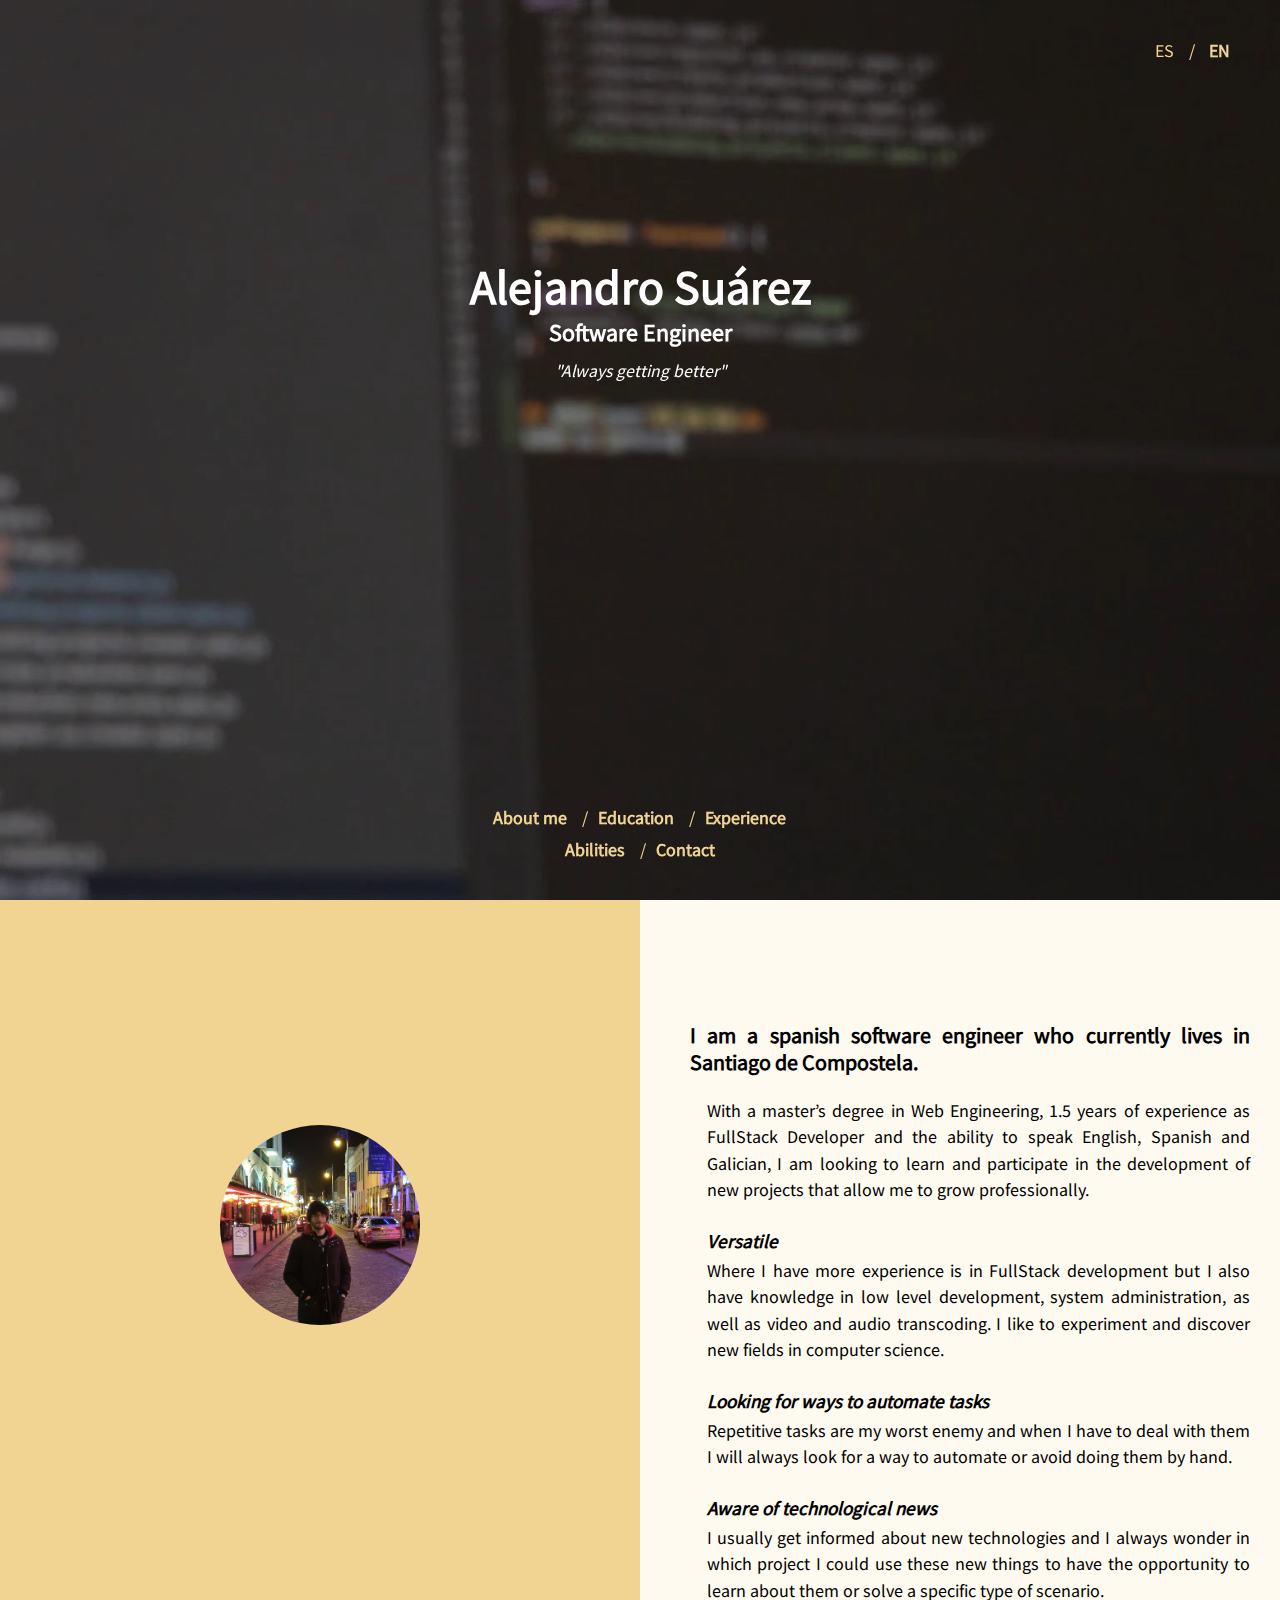
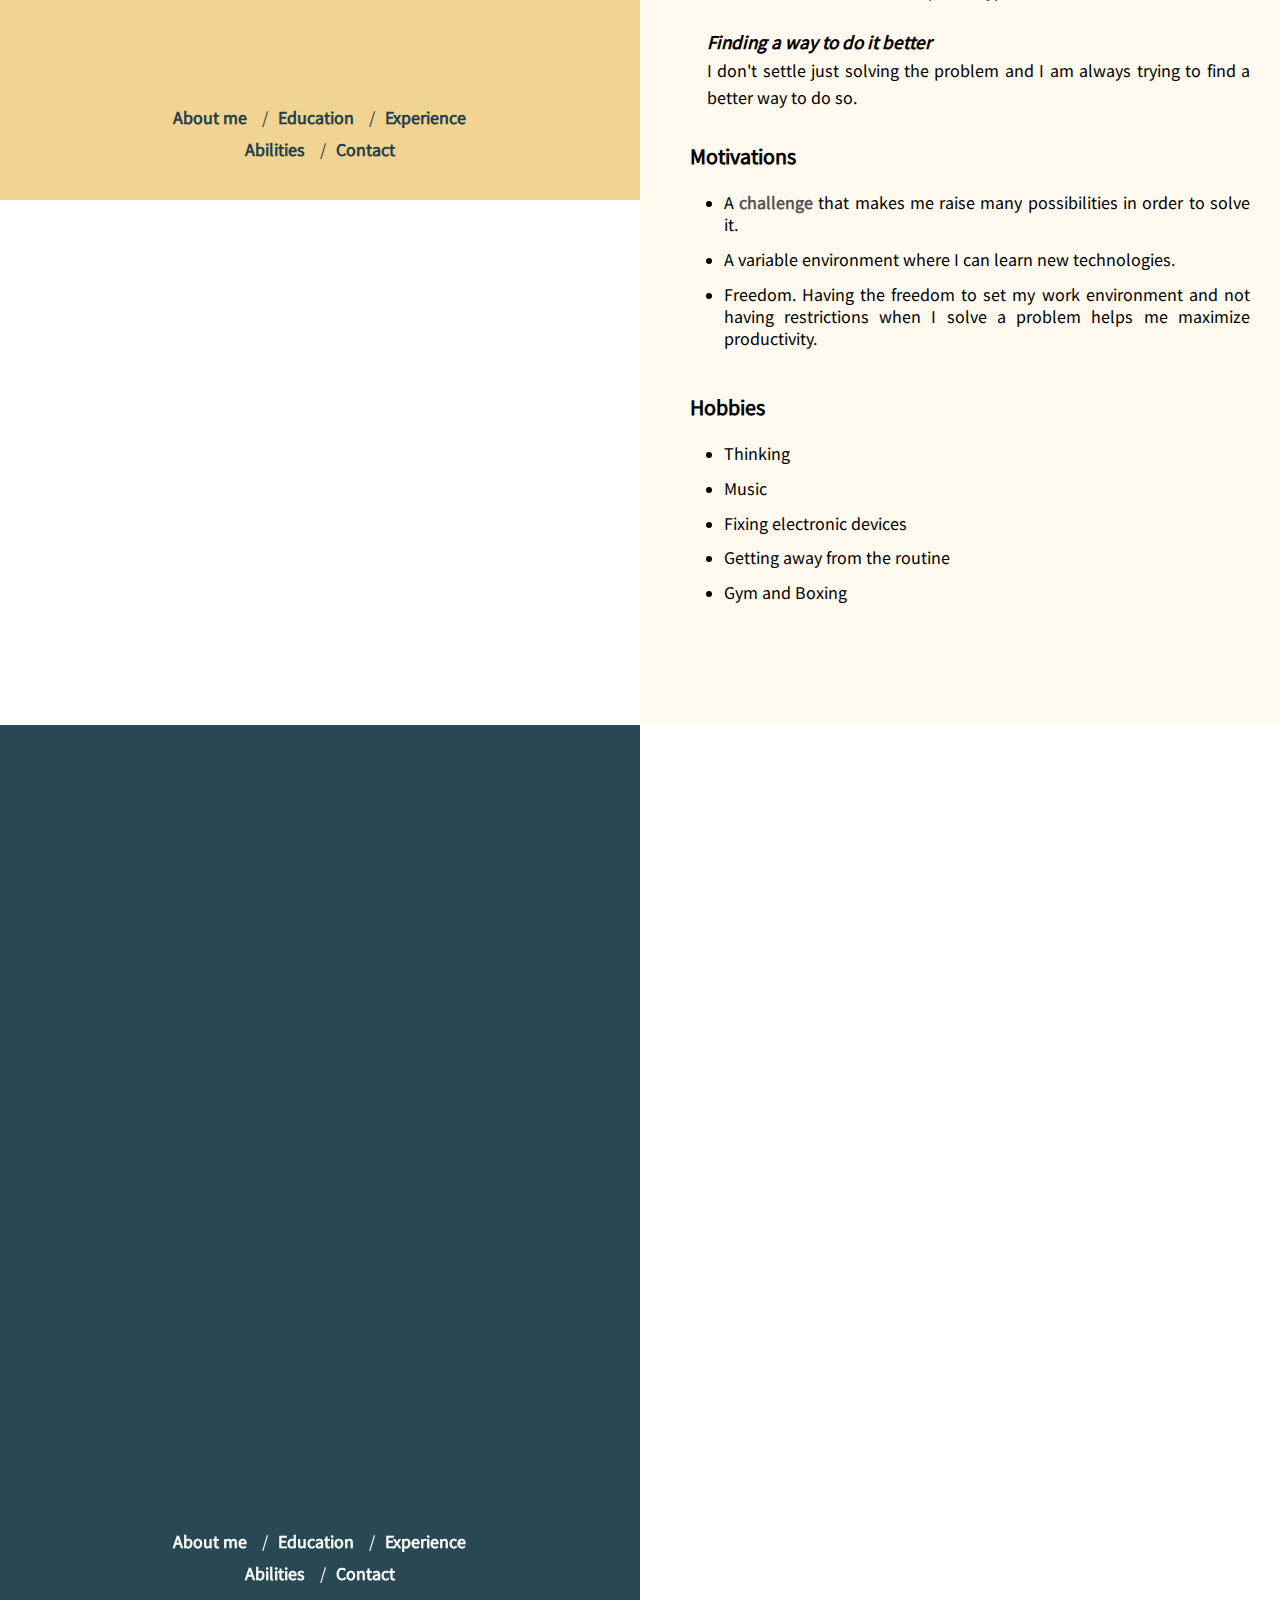
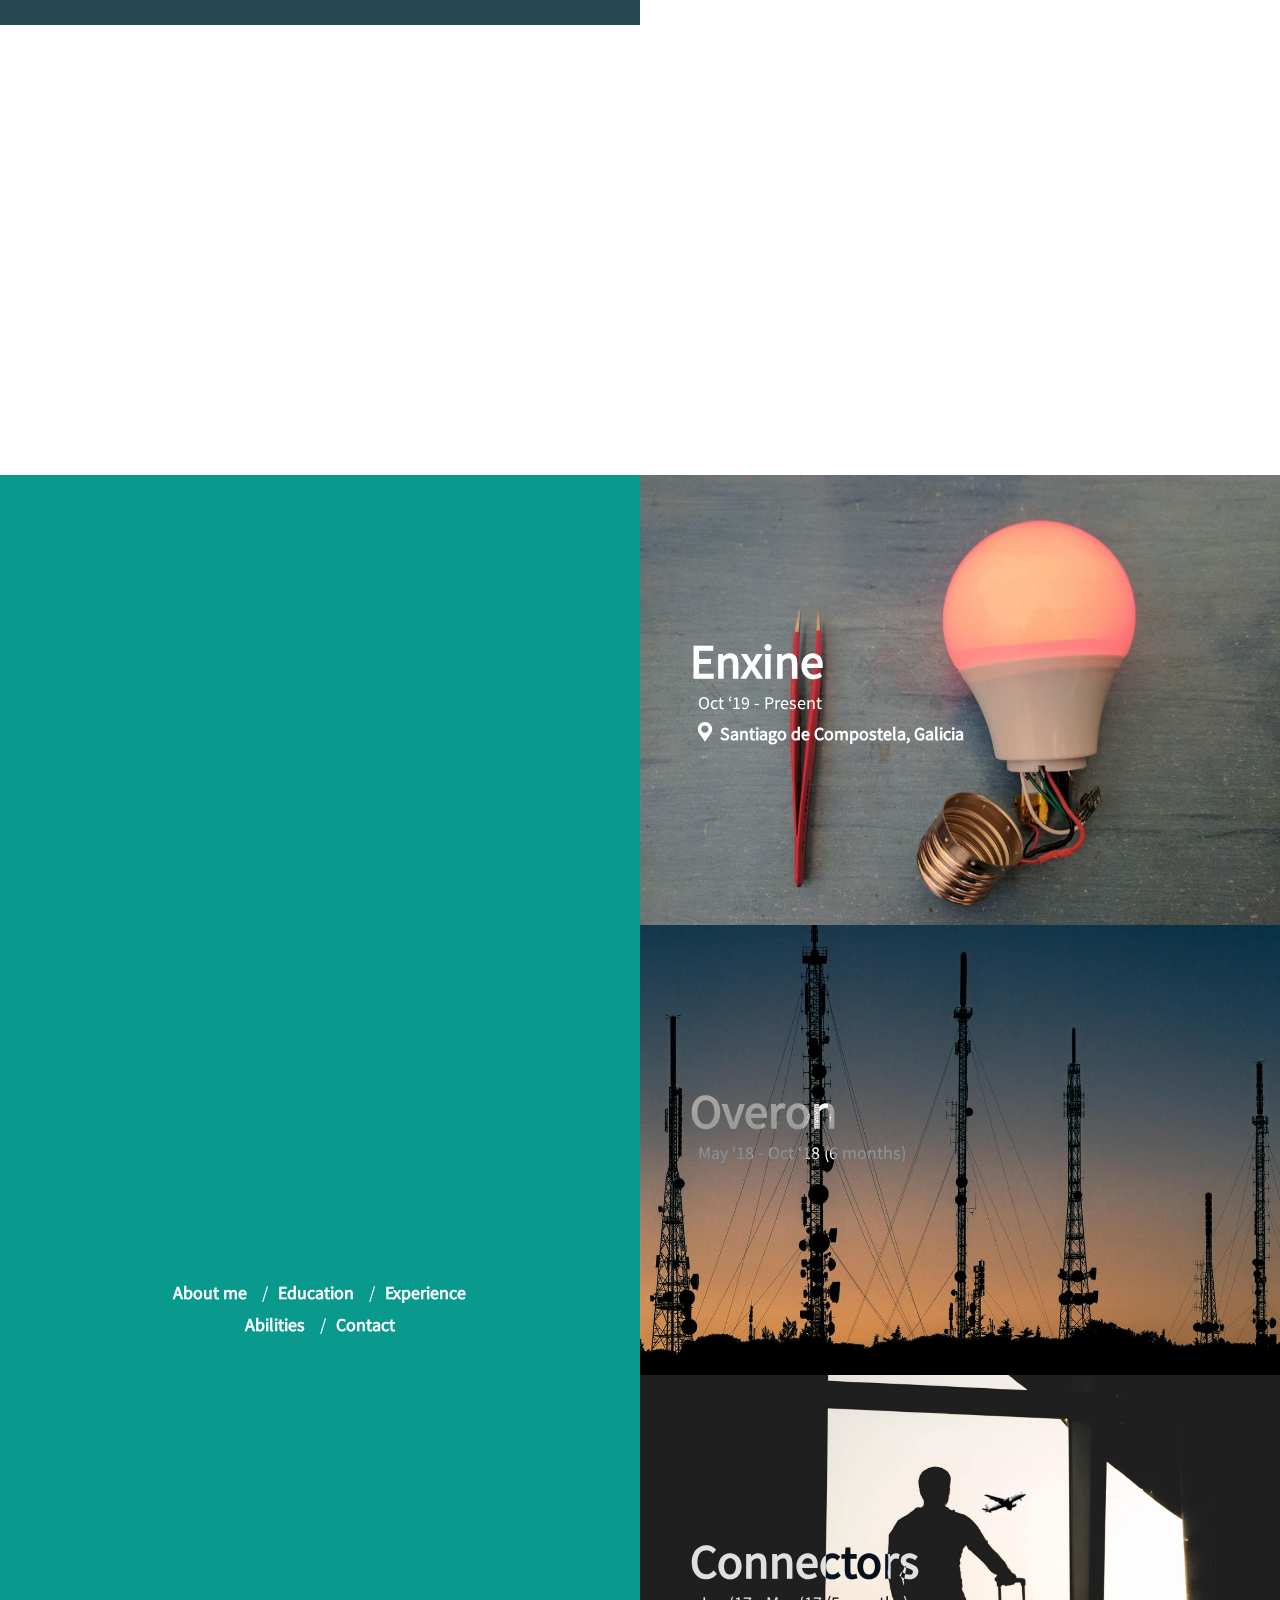
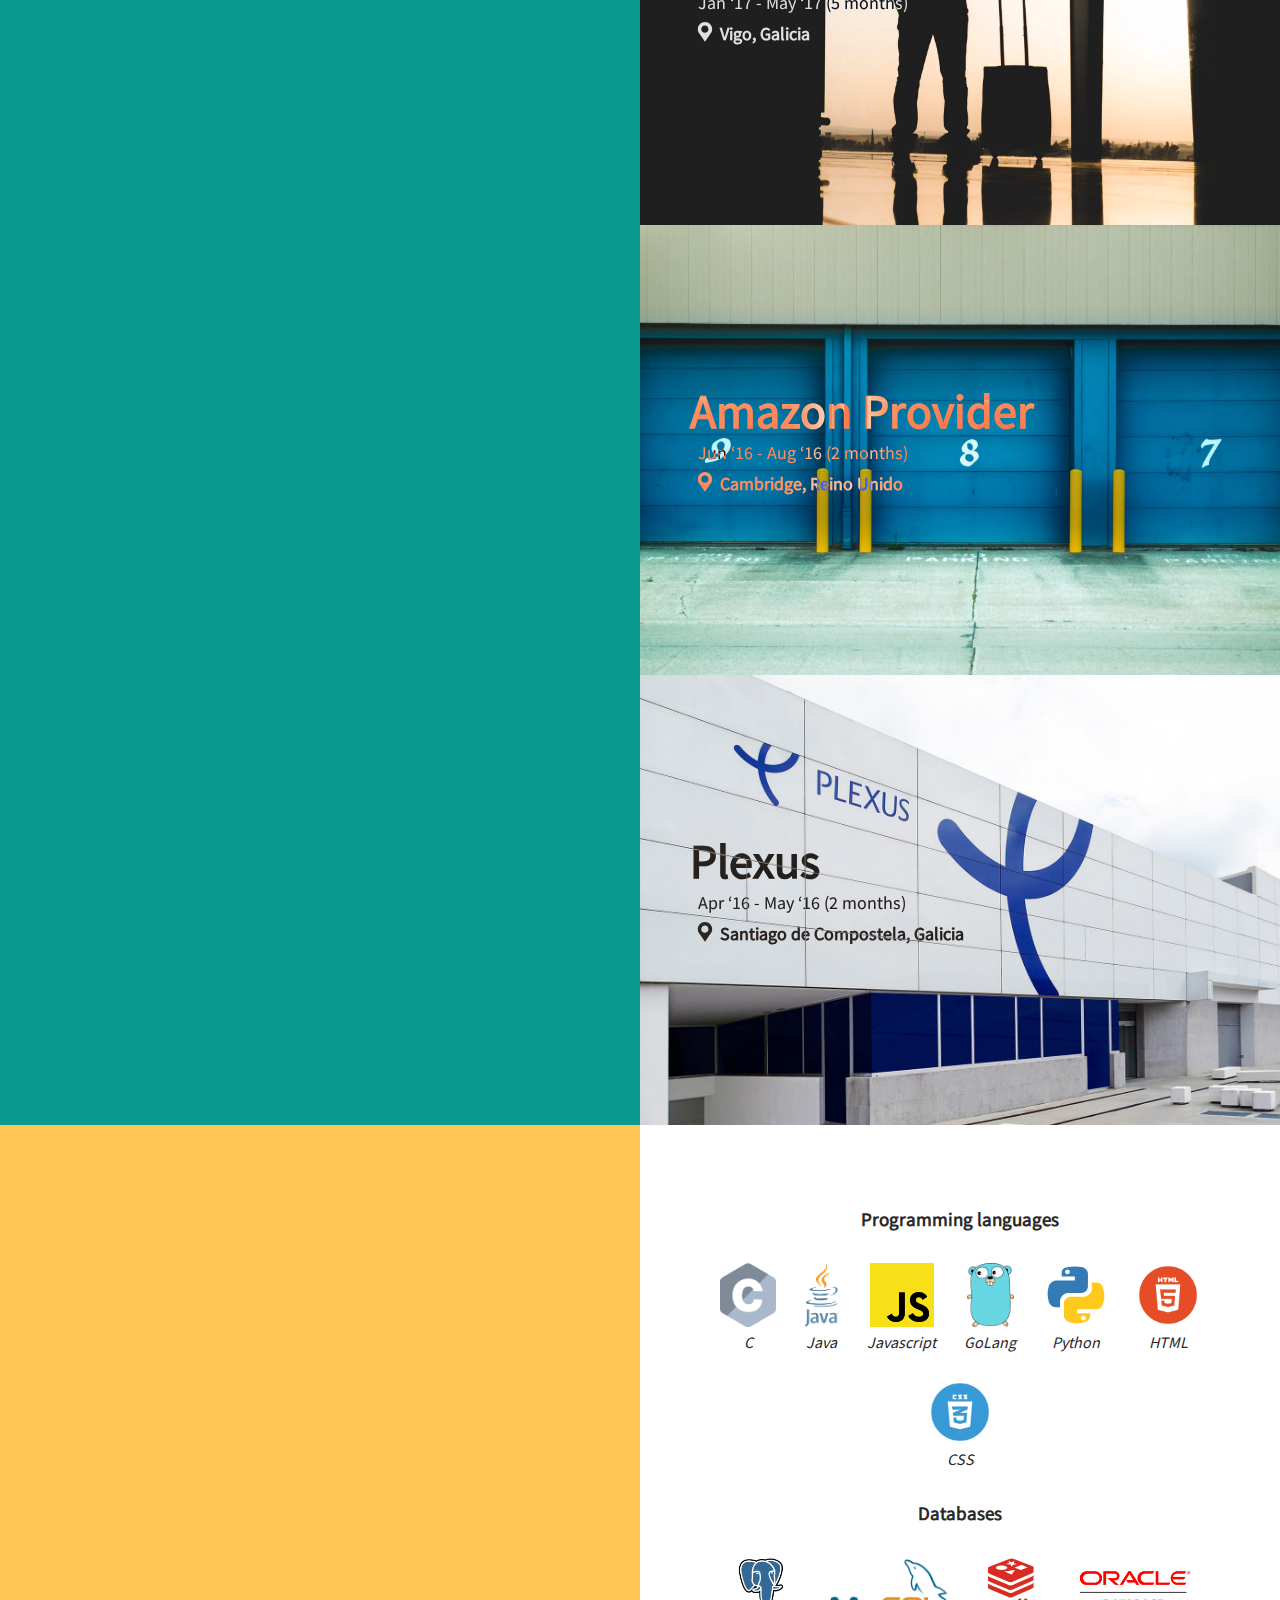
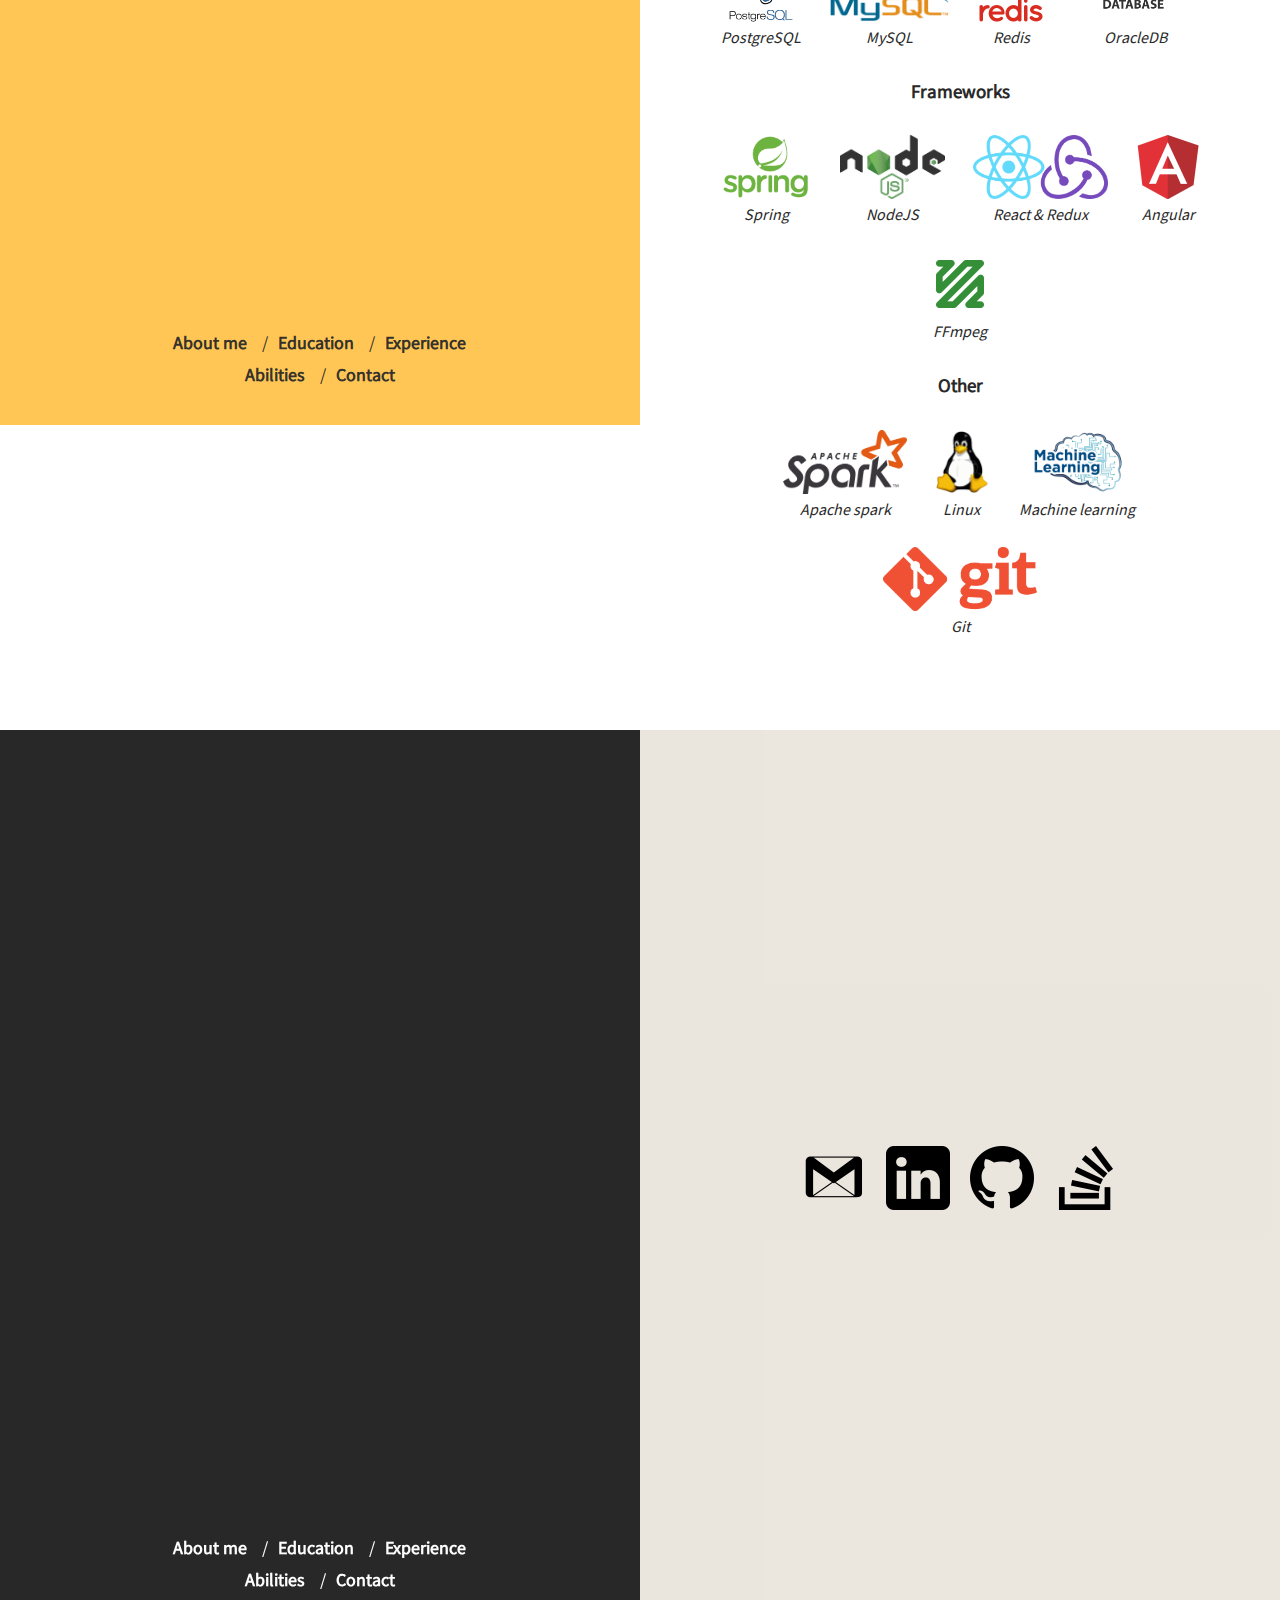
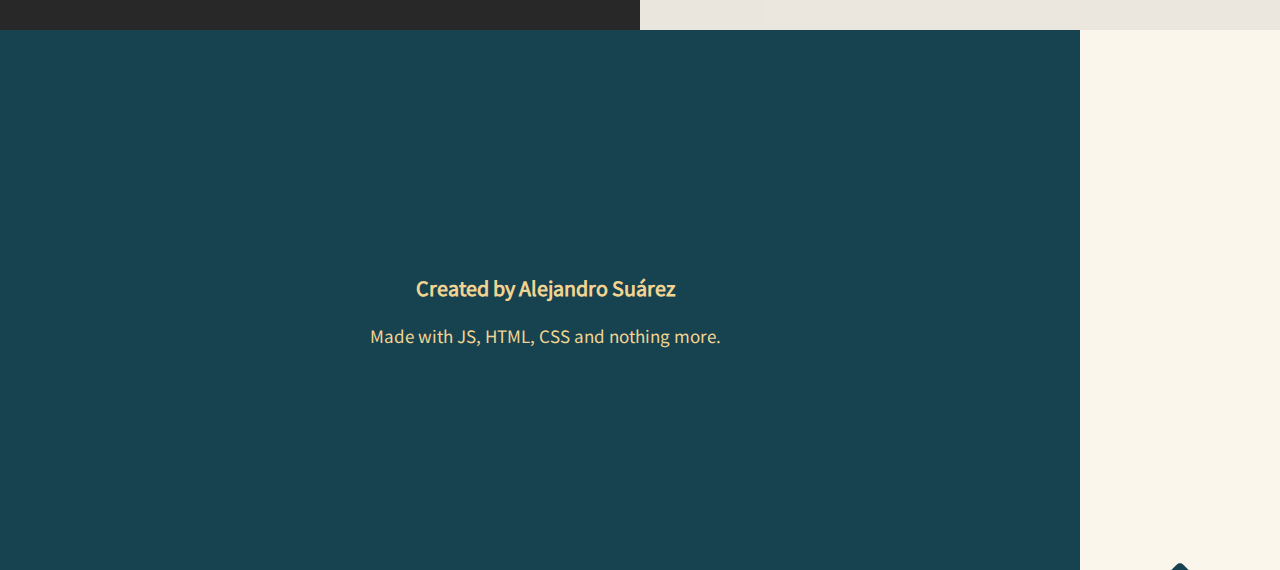
==== index.html @ 2c9b08d6 "Script de cambio de idioma" ====
<!DOCTYPE html>
<html lang="es">
  <head>
    <meta charset="utf-8" />
    <meta http-equiv="X-UA-Compatible" content="IE=edge" />
    <title>Alejandro Suárez</title>
    <meta
      name="viewport"
      content="width=device-width, initial-scale=1, maximum-scale=1.0, user-scalable=no"
    />
    <link
      rel="preload"
      href="./webfonts/SourceSans.woff2"
      as="font"
      type="font/woff"
      crossorigin
    />
    <link rel="stylesheet" type="text/css" href="css/style.css" />
    <script src="js/main.js"></script>
  </head>

  <body>
    <script>
      if(!navigator.language.toLocaleLowerCase().startsWith("es")){
        window.location.replace("./en/index.html");
      }
    </script>
    <section class="wrapper">
      <header>
        <img src="./img/loading.jpg" />
        <video autoplay muted loop id="videoIntro">
          <source src="./img/intro.webm" type="video/webm" />
        </video>

        <div class="titulo">
          <h1>Alejandro Suárez</h1>
          <h2>Ingeniero Informático.</h2>
          <h3>
            "Siempre a mejor"
          </h3>
        </div>
        <nav class="idioma">
          <ul>
            <li class="selected">
              <span>
                ES
              </span>
            </li>
            <li>
              <span onclick='window.location.replace("./en/index.html");'>
                EN
              </span>
            </li>
          </ul>
        </nav>
        <nav class="secciones-navegacion">
          <ul>
            <li><span>Sobre mi</span></li>
            <li><span>Estudios</span></li>
            <li><span>Trabajo</span></li>
            <li><span>Habilidades</span></li>
            <li><span>Contacto</span></li>
          </ul>
          <div class="load-animation">
            <div></div>
            <div></div>
          </div>
        </nav>
      </header>

      <main>
        <section class="seccion info">
          <div class="seccion-izquierda">
            <img src="img/profile.jpg" />
            <h3 text="Sobre mi">Sobre mi</h3>
            <nav class="secciones-navegacion"></nav>
          </div>
          <div class="seccion-derecha">
            <div class="seccion-contenido">
              <h3>
                Soy un ingeniero informático gallego que se encuentra ahora
                mismo viviendo en Santiago de Compostela.
              </h3>
              <p>
                Con un máster en Ingeniería Web, 1’5 años de experiencia como
                desarrollador FullStack y con capacidad para hablar de forma
                fluida en idiomas español, inglés y gallego, busco aprender y
                participar en el desarrollo de proyectos con los que encontrar
                mis límites y crecer profesionalmente.
              </p>
              <h4>
                Versátil
              </h4>
              <p>
                Tengo más experiencia es en el desarrollo FullStack pero también
                tengo conocimientos en desarrollo a bajo nivel, administración
                de servidores así como codificación de audio y video. Me gusta
                experimentar y probar nuevos campos dentro de la informática.
              </p>
              <h4>
                Busco la manera de automatizar las tareas
              </h4>
              <p>
                Las tareas repetitivas son mi peor enemigo y cuando tengo que
                enfrentarme a ellas siempre buscaré una manera de automatizarlas
                y evitar a toda costa hacerlas a mano.
              </p>
              <h4>
                Al tanto de las novedades tecnológicas
              </h4>
              <p>
                Me informo habitualmente de las nuevas tecnologías y siempre me
                pregunto en que proyecto podría emplearlas para tener la
                oportunidad de aprenderlas, o para solucionar un determinado
                tipo de escenario.
              </p>
              <h4>
                Trato de encontrar una manera de hacerlo mejor
              </h4>
              <p>
                No me conformo con solucionar el problema y siempre intento
                buscar la mejor manera de resolverlo.
              </p>
              <h3>
                Motivaciones
              </h3>
              <ul>
                <li>
                  Un <strong>reto</strong> que me haga plantear muchas
                  posibilidades para poder resolverlo.
                </li>
                <li>
                  <strong>Entorno cambiante</strong> donde pueda aprender nuevas
                  tecnologías.
                </li>
                <li>
                  Libertad. <strong>Tener la libertad</strong> para configurar
                  mi entorno de trabajo y no tener restricciones cuando voy a
                  resolver un problema me ayuda a
                  <strong>maximizar la productividad.</strong>
                </li>
              </ul>

              <h3>
                Aficiones
              </h3>

              <ul>
                <li>
                  Pensar
                </li>
                <li>
                  La música
                </li>
                <li>
                  Reparar aparatos electrónicos
                </li>
                <li>
                  Escapar de la rutina
                </li>
                <li>
                  Gimnasio y boxeo
                </li>
              </ul>
            </div>
          </div>
        </section>
        <section class="seccion cronograma">
          <div class="seccion-izquierda seccion-estudios" style="top: 0px;">
            <div class="titulo-seccion">
              <h3 text="Estudios">Estudios</h3>
              <nav class="secciones-navegacion"></nav>
            </div>
          </div>

          <div class="seccion-derecha estudios">
            <div>
              <div class="cronograma-elemento">
                <div class="cronograma-seccion">
                  <div class="cronograma-contenido">
                    <div class="texto">
                      <img
                        class="cronograma-logo"
                        src="./img/estudios/logo_cit.png"
                      />
                      <h3>
                        Software Development
                      </h3>
                      <div class="cronograma-ubicacion">
                        Cork Institute of Technology, Irlanda
                      </div>
                      <div class="cronograma-fecha">
                        <div>
                          2019
                        </div>
                      </div>
                      <p>
                        Durante mi estancia en el CIT he estudiado en la rama de
                        desarrollo del software, donde he aprendido a
                        desarrollar
                        <strong>aplicaciones web progresivas</strong>, a
                        analizar datos usando
                        <strong>Hadoop y Spark</strong> así como a desarrollar
                        plugins y herramientas para el gestor de contenidos
                        <strong>Drupal</strong>. En esta etapa también participé
                        en un <strong>curso de diseño</strong> lo que me
                        proporcionó unas nociones para mejorar el aspecto visual
                        de nuevas interfaces de usuario que pudiese desarrollar.
                        <br /><br />
                        Gracias a esta oportunidad pude mejorar mi nivel de
                        <strong>inglés</strong> hasta el nivel de poder
                        <strong>mantener una conversación</strong> en este
                        idioma <strong>sin dificultad.</strong>
                      </p>
                    </div>
                  </div>
                </div>
              </div>
              <div class="cronograma-elemento">
                <div class="cronograma-seccion">
                  <div class="cronograma-contenido">
                    <img
                      class="cronograma-logo"
                      src="./img/estudios/logo_uniovi.png"
                    />
                    <div class="texto">
                      <h3>Master en Ingeniería Web</h3>
                      <div class="cronograma-ubicacion">
                        Universidad de Oviedo
                      </div>
                      <div class="cronograma-fecha">
                        <div class="linea">2017 - 2019</div>
                      </div>
                      <p>
                        El máster en Ingeniería Web me ofreció una formación
                        transversal dentro de la Ingeniería Informática. Desde
                        <strong>administración de sistemas</strong> como
                        administración de servidores web
                        <strong>Apache y Nginx</strong>,
                        <strong>recuperación de datos</strong> y
                        <strong>machine learning</strong> hasta
                        <strong>frameworks web y patrones de diseño</strong>.
                        Con esto el máster me proporcionó un amplio abanico de
                        conocimientos haciéndome una persona
                        <strong>versátil</strong>
                        en el ámbito de la informática.
                      </p>
                    </div>
                  </div>
                </div>
              </div>
              <div class="cronograma-elemento">
                <div class="cronograma-seccion">
                  <div class="cronograma-contenido">
                    <img
                      class="cronograma-logo"
                      src="./img/estudios/logo_usc.png"
                    />

                    <div class="texto">
                      <h3>Grado en ingeniería informática</h3>
                      <div class="cronograma-ubicacion">
                        Universidad de Santiago de Compostela
                      </div>
                      <div class="cronograma-fecha">
                        <div class="linea">2012 - 2016</div>
                      </div>
                      <p>
                        Una carrera con una formación mayormente práctica que me
                        sirvió para establecer las bases de la Ingeniería
                        Informática. Dentro de las habilidades adquiridas
                        durante esta etapa he de destacar:
                        <strong
                          >resolución de problemas, trabajo en equipo y
                          organización</strong
                        >
                        para afrontar las prácticas que nos proponían.
                        <br /><br />
                        Durante la carrera aprendí a programar usando
                        <strong>C y Java</strong>
                        como principales lenguajes de programación sobre los
                        cuáles se han sustentado mis conocimientos.
                      </p>
                    </div>
                  </div>
                </div>
              </div>
            </div>
          </div>
        </section>

        <section class="seccion cronograma cronograma-trabajo">
          <div class="seccion-izquierda seccion-trabajo">
            <div class="titulo-seccion">
              <h3 text="Trabajo">Trabajo</h3>
              <nav class="secciones-navegacion"></nav>
            </div>
          </div>

          <div class="seccion-derecha trabajo">
            <div>
              <div class="cronograma-elemento">
                <div class="cronograma-fecha enxine">
                  <div>Enero de 2019 <span> hasta</span> Julio de 2019</div>
                </div>
                <div class="cronograma-seccion">
                  <div
                    class="cronograma-contenido-background"
                    style='background:url("./img/trabajo/enxine.jpg");'
                  ></div>
                  <div class="title" style="mix-blend-mode:hard-light;">
                    <h3>Enxine</h3>
                    <div class="cronograma-descripcion">
                      Empresa especializada en IOT
                    </div>
                    <div class="cronograma-ubicacion">
                      Santiago de Compostela, Galicia
                    </div>
                    <div class="vermas">Ver mas</div>
                  </div>
                </div>
                <div class="cronograma-contenido">
                  <div class="texto">
                    <h3>Sobre la empresa</h3>
                    <p>
                      <a href="https://www.enxine.com" target="_blank">
                        <img src="img/trabajo/logo/enxine.png"
                      /></a>

                      Enxine es una empresa especializada en
                      <strong>Internet de las Cosas</strong>. Ofrecen todo tipo
                      de soluciones hardware o software para controlar y
                      monitorizar componentes electrónicos a través de internet.
                    </p>
                  </div>
                  <div class="texto">
                    <h3>Trabajo realizado</h3>
                    <p>
                      Dentro de la empresa he participado en el mantenimiento y
                      desarrollo de nuevas funcionalidades dentro de la parte de
                      <strong>backend</strong> de un sistema que se encarga del
                      <strong>control de cargadores de coches eléctricos</strong
                      >. Este sistema pertenece a Efimob, empresa que
                      proporciona una red de cargadores para coches eléctricos
                      en toda España. La monitorización, pago automático de
                      recargas, mantenimiento y control de estos cargadores son
                      algunas de las funcionalidades que este sistema incluye y
                      en las cuales yo participo activamente.
                    </p>
                  </div>
                  <div class="texto">
                    <h3>Tecnologías usadas</h3>
                    <ul class="lista-habilidades">
                      <div>
                        <img src="img/habilidades/javascript.png" />
                        <span>Javascript</span>
                      </div>
                      <div>
                        <img src="img/habilidades/nodejs.png" />
                        <span>NodeJS</span>
                      </div>
                      <div>
                        <img src="img/habilidades/postgresql.png" />
                        <span>PostgreSQL</span>
                      </div>
                      <div>
                        <img src="img/habilidades/redis.png" />
                        <span>Redis</span>
                      </div>
                    </ul>
                  </div>
                </div>
              </div>
              <div class="cronograma-elemento">
                <div class="cronograma-fecha">
                  <div>Enero de 2019 <span> hasta</span> Julio de 2019</div>
                </div>
                <div class="cronograma-seccion">
                  <div
                    class="cronograma-contenido-background"
                    style='background:url("./img/trabajo/overon.jpeg");'
                  ></div>
                  <div class="title">
                    <h3>Overon</h3>
                    <div class="cronograma-descripcion">
                      Empresa de telecomunicaciones
                    </div>

                    <div class="vermas">Ver mas</div>
                  </div>
                </div>
                <div class="cronograma-contenido">
                  <div class="texto">
                    <h3>Sobre la empresa</h3>
                    <p>
                      <a href="https://www.overon.es" target="_blank">
                        <img src="img/trabajo/logo/overon.png"
                      /></a>

                      Empresa multinacional de telecomunicaciones cuya principal
                      fuente de ingresos es la
                      <strong>difusión de contenidos multimedia.</strong>
                    </p>
                  </div>
                  <div class="texto">
                    <h3>Trabajo realizado</h3>
                    <p>
                      Durante mi período en Overon me encargué del desarrollo de
                      un <strong>transcodificador</strong> que tenía la misión
                      de transformar una señal de video/audio y subtítulos desde
                      cualquier formato u origen a un formato que pueda ser
                      interpretado por cualquier navegador web. Junto con el
                      transcodificador también cree un
                      <strong>reproductor web</strong> a medida para la empresa.
                    </p>
                  </div>
                  <div class="texto">
                    <h3>Tecnologías usadas</h3>
                    <ul class="lista-habilidades">
                      <div>
                        <img src="img/habilidades/golang.png" />
                        <span>GoLang</span>
                      </div>
                      <div>
                        <img src="img/habilidades/ffmpeg.png" />
                        <span>FFmpeg</span>
                      </div>
                      <div>
                        <img src="img/habilidades/javascript.png" />
                        <span>Javascript</span>
                      </div>
                    </ul>
                  </div>
                </div>
              </div>
              <div class="cronograma-elemento">
                <div class="cronograma-fecha">
                  <div>Enero de 2019 <span> hasta</span> Julio de 2019</div>
                </div>
                <div class="cronograma-seccion">
                  <div
                    class="cronograma-contenido-background"
                    style='background:url("./img/trabajo/connectors.jpeg");'
                  ></div>
                  <div class="title">
                    <h3>Connectors</h3>
                    <div class="cronograma-descripcion">
                      Empresa de movilidad al extranjero
                    </div>
                    <div class="cronograma-ubicacion">
                      Vigo, Galicia
                    </div>
                    <div class="vermas">Ver mas</div>
                  </div>
                </div>
                <div class="cronograma-contenido">
                  <div class="texto">
                    <h3>Sobre la empresa</h3>
                    <p>
                      <a href="https://connectors-plus.com/" target="_blank">
                        <img src="img/trabajo/logo/connectors.jpg"
                      /></a>
                      <strong>Agencia de movilidad internacional</strong> que
                      facilita experiencias en el extranjero con el fin de
                      mejorar las capacidades lingüísticas y formativas de las
                      personas.
                    </p>
                  </div>
                  <div class="texto">
                    <h3>Trabajo realizado</h3>
                    <p>
                      Desarrollé una
                      <strong>red social multiplataforma</strong> que fomenta
                      las relaciones entre los clientes adscritos a los
                      programas de movilidad asi como la comunicación entre la
                      empresa y sus clientes. Entre algunas de las
                      funcionalidades de la red social se incluye la subida y
                      gestión de imágenes, creación de grupos, gestión de roles,
                      permisos, usuarios y chats grupales.
                    </p>
                  </div>
                  <div class="texto">
                    <h3>Tecnologías usadas</h3>
                    <ul class="lista-habilidades">
                      <div>
                        <img src="img/habilidades/react-redux.png" />
                        <span>React & Redux</span>
                      </div>
                      <div>
                        <img src="img/habilidades/spring-framework.png" />
                        <span>Spring</span>
                      </div>
                      <div>
                        <img src="img/habilidades/postgresql.png" />
                        <span>PostgreSQL</span>
                      </div>
                    </ul>
                  </div>
                </div>
              </div>
              <div class="cronograma-elemento">
                <div class="cronograma-fecha">
                  <div>Enero de 2019 <span> hasta</span> Julio de 2019</div>
                </div>
                <div class="cronograma-seccion">
                  <div
                    class="cronograma-contenido-background"
                    style='background:url("./img/trabajo/almacen.jpeg");'
                  ></div>
                  <div class="title">
                    <h3>Amazon Provider</h3>

                    <div class="cronograma-ubicacion">
                      Cambridge, Reino Unido
                    </div>
                    <div class="vermas">Ver mas</div>
                  </div>
                </div>
                <div class="cronograma-contenido">
                  <div class="texto">
                    <h3>Sobre la empresa</h3>
                    <p>
                      Durante mi estancia en Reino Unido he trabajado para un
                      pequeño proveedor de Amazon.
                    </p>
                  </div>
                  <div class="texto">
                    <h3>Trabajo realizado</h3>
                    <p>
                      El trabajo que hice fue el de crear un software cuyo
                      objetivo era la
                      <strong>automatización de procesos</strong> como llevar un
                      registro de los productos y su stock, los pedidos y la
                      generación e impresión de las etiquetas de envío. La
                      visualización de los registros y ejecución de las tareas
                      podían realizarse a través de la interacción con una
                      interfaz gráfica.
                    </p>
                  </div>
                  <div class="texto">
                    <h3>Tecnologías usadas</h3>
                    <ul class="lista-habilidades">
                      <div>
                        <img src="img/habilidades/java.png" />
                        <span>Java</span>
                      </div>
                      <div>
                        <img src="img/habilidades/postgresql.png" />
                        <span>PostgreSQL</span>
                      </div>
                    </ul>
                  </div>
                </div>
              </div>

              <div class="cronograma-elemento">
                <div class="cronograma-fecha">
                  <div>Enero de 2019 <span> hasta</span> Julio de 2019</div>
                </div>
                <div class="cronograma-seccion">
                  <div
                    class="cronograma-contenido-background"
                    style='background:url("./img/trabajo/plexus.jpg");'
                  ></div>
                  <div class="title">
                    <h3>Plexus</h3>
                    <div class="cronograma-descripcion">
                      Empresa de software
                    </div>
                    <div class="cronograma-ubicacion">
                      Santiago de Compostela, Galicia
                    </div>
                    <div class="vermas">Ver mas</div>
                  </div>
                </div>
                <div class="cronograma-contenido">
                  <div class="texto">
                    <h3>Sobre la empresa</h3>
                    <p>
                      <a
                        href="https://www.tecnologiasplexus.com/"
                        target="_blank"
                      >
                        <img src="img/trabajo/logo/Plexus.png"
                      /></a>
                      Empresa internacional de consultaría software
                    </p>
                  </div>
                  <div class="texto">
                    <h3>Trabajo realizado</h3>
                    <p>
                      Participé en el desarrollo de un
                      <strong
                        >sistema de ingesta de datos y su procesado</strong
                      >
                      para la muestra de estadísticas sobre ciertos parámetros
                      como puede ser el sexo, edad, localidad.. de gente que
                      realiza conexiones desde diferentes plataformas. Participé
                      en la
                      <strong
                        >refactorización de una base de datos y el sistema
                        asociado</strong
                      >
                      encargado de realizar la gestión de usuarios para
                      distintas aplicaciones haciendo uso de servicios Web REST
                    </p>
                  </div>
                  <div class="texto">
                    <h3>Tecnologías usadas</h3>
                    <ul class="lista-habilidades">
                      <div>
                        <img src="img/habilidades/java.png" />
                        <span>Java</span>
                      </div>
                      <div>
                        <img src="img/habilidades/mysql.png" />
                        <span>MySQL</span>
                      </div>
                    </ul>
                  </div>
                </div>
              </div>
            </div>
          </div>
        </section>

        <section class="seccion habilidades">
          <div class="seccion-izquierda">
            <h3 text="Habilidades">Habilidades</h3>
            <nav class="secciones-navegacion"></nav>
          </div>
          <div class="seccion-derecha">
            <div class="seccion-contenido">
              <h3>Lenguajes de programación</h3>
              <ul class="lista-habilidades">
                <div>
                  <img src="img/habilidades/c.png" />
                  <span>C</span>
                </div>
                <div>
                  <img src="img/habilidades/java.png" />
                  <span>Java</span>
                </div>
                <div>
                  <img src="img/habilidades/javascript.png" />
                  <span>Javascript</span>
                </div>
                <div>
                  <img src="img/habilidades/golang.png" />
                  <span>GoLang</span>
                </div>
                <div>
                  <img src="img/habilidades/python.svg" />
                  <span>Python</span>
                </div>
                <div>
                  <img src="img/habilidades/html.png" />
                  <span>HTML</span>
                </div>
                <div>
                  <img src="img/habilidades/css.png" />
                  <span>CSS</span>
                </div>
              </ul>

              <h3>Bases de datos</h3>
              <ul class="lista-habilidades">
                <div>
                  <img src="img/habilidades/postgresql.png" />
                  <span>PostgreSQL</span>
                </div>

                <div>
                  <img src="img/habilidades/mysql.png" />
                  <span>MySQL</span>
                </div>
                <div>
                  <img src="img/habilidades/redis.png" />
                  <span>Redis</span>
                </div>
                <div>
                  <img src="img/habilidades/oracle.png" />
                  <span>OracleDB</span>
                </div>
              </ul>
              <h3>Frameworks</h3>
              <ul class="lista-habilidades">
                <div>
                  <img src="img/habilidades/spring-framework.png" />
                  <span>Spring</span>
                </div>
                <div>
                  <img src="img/habilidades/nodejs.png" />
                  <span>NodeJS</span>
                </div>
                <div>
                  <img src="img/habilidades/react-redux.png" />
                  <span>React & Redux</span>
                </div>
                <div>
                  <img src="img/habilidades/angular2.png" />
                  <span>Angular</span>
                </div>
                <div>
                  <img src="img/habilidades/ffmpeg.png" />
                  <span>FFmpeg</span>
                </div>
              </ul>
              <h3>Otros conocimientos</h3>
              <ul class="lista-habilidades">
                <div>
                  <img src="img/habilidades/spark.png" />
                  <span>Apache spark</span>
                </div>
                <div>
                  <img src="img/habilidades/linux.png" />
                  <span>Linux</span>
                </div>
                <div>
                  <img src="img/habilidades/machine-learning.png" />
                  <span>Machine learning</span>
                </div>
                <div>
                  <img src="img/habilidades/git.png" />
                  <span>Git</span>
                </div>
              </ul>
              <!-- <h3>Idiomas hablados</h3> -->
              <!-- <ul class="lista-habilidades">
                <div>
                  <img src="img/habilidades/spanish.png">
                  <span>Español</span>
                </div>
                <div>
                  <img src="img/habilidades/english.png">
                  <span>Ingles</span>
                </div>
                <div>
                  <img src="img/habilidades/galician.gif">
                  <span>Gallego</span>
                </div>
              
              </ul> -->
            </div>
          </div>
        </section>
        <section class="seccion contacto">
          <div class="seccion-izquierda">
            <h3 text="Contacto">Contacto</h3>
            <nav class="secciones-navegacion"></nav>
          </div>
          <div class="seccion-derecha">
            <div class="seccion-contenido">
              <ul>
                <li>
                  <a href="mailto:alexsuarez@protonmail.com" target="_blank">
                    <img src="./img/contacto/gmail.png" />
                  </a>
                </li>
                <li>
                  <a
                    href="https://www.linkedin.com/in/alejandro-suárez-430986b4"
                    target="_blank"
                  >
                    <img src="./img/contacto/linkedin.png" />
                  </a>
                </li>
                <li>
                  <a href="https://github.com/AlexSua" target="_blank">
                    <img src="./img/contacto/github.png" />
                  </a>
                </li>
                <li>
                  <a
                    href="https://stackoverflow.com/users/10006284/alexsua"
                    target="_blank"
                    ><img src="./img/contacto/stackoverflow.png"
                  /></a>
                </li>
              </ul>
            </div>
          </div>
        </section>
      </main>

      <footer>
        <div>
          <div class="creador">
            <h3>
              Creado por Alejandro Suárez
            </h3>

            <div>
              Hecho con puro JS,HTML y CSS. Sin conservantes ni colorantes.
            </div>
          </div>

          <div>
            <div class="arriba">
              <img src="./img/Arrow.svg" />
            </div>
          </div>
        </div>
      </footer>
    </section>
  </body>
</html>
---- css/style.css ----
@font-face {
  font-family: "Source Sans Pro";
  src: local("Source Sans Pro Regular"), local("SourceSansPro-Regular"),
    url("../webfonts/SourceSans.woff2") format("woff2");
}

html {
  font-size: 16px;
  text-align: justify;
}
body {
  font-family: "Source Sans Pro", sans-serif;
  overflow: hidden;
  margin: 0;
  color: white;
  font-size: 1em;
}

body.loaded {
  overflow: auto;
}

h1,
h2 {
  margin: 0;
}

ul {
  list-style: none;
  padding: 0;
}

h1 {
  font-size: 3em;
}

p {
  font-size: 1.1em;
  text-align: justify;
  line-height: 150%;
}
strong {
  color: #000000ad;
}

.wrapper {
  width: 100%;
  position: relative;
  display: grid;
  grid-template-columns: 100%;
  grid-template-rows: 100vh auto 60vh;
}

main {
  position: relative;
}

header {
  background-size: cover;
  display: flex;
  flex-direction: column;
  /* background: url(../img/loading.jpg); */
  /* background-size: cover;
  background-position: bottom; */
}
header img {
  position: absolute;
  object-fit: cover;
  object-position: bottom;
  width: 100%;
  height: 100vh;
}
body.loaded header img {
  display: none;
}
header .secciones-navegacion ul {
  transform: translate3D(0, 160px, 0);
  transition: transform 1s;
}

body.loaded header {
  background: unset;
}

body.loaded header .secciones-navegacion ul {
  transform: translate3D(0, 0, 0);
}
footer {
  position: relative;
  overflow: hidden;
  background: #292929;
  background-size: cover;
  height: 100%;
  display: flex;
}

footer > div {
  width: 100%;
  display: flex;
  height: 100%;
  background: #17424f;
}

footer div.creador {
  margin: auto;
  color: #f2d492;
  font-size: 1.2em;
  padding-left: 0.625rem;
  text-align: center;
}

.background {
  position: absolute;
  width: 100%;
  height: 100vh;
  background: #1f414d2b;
  z-index: 1;
}

#videoIntro {
  position: absolute;
  object-fit: cover;
  object-position: bottom;
  width: 100%;
  height: 100vh;
  z-index: -1;
}

body.loaded #videoIntro {
  z-index: 0;
}

.titulo {
  text-align: center;
  margin: auto;
  transform: translateY(-7vh);
  z-index: 2;
  flex-direction: column;
  display: flex;
  align-items: center;
}

.titulo > h3 {
  font-style: italic;
  font-weight: 100;
  font-size: 1.1rem;
  max-width: 25rem;
  margin: 0.8rem;
}

nav {
  font-size: 1.2em;
  font-weight: 600;
  display: flex;
  justify-content: center;
  padding-bottom: 1.25rem;
  color: #f2d492;
  z-index: 2;
}

nav ul {
  display: flex;
  max-width: 16.8em;
  flex-direction: row;
  flex-flow: wrap;
  justify-content: center;
  -webkit-user-select: none;
  -moz-user-select: none;
  -ms-user-select: none;
  -o-user-select: none;
  user-select: none;
}

nav li {
  text-align: center;
  margin-top: 0.625rem;
  font-size: 1.1rem;
  -webkit-user-select: none;
  -moz-user-select: none;
  -ms-user-select: none;
  -o-user-select: none;
  user-select: none;
}

nav li:nth-child(n + 2):not(:nth-child(4))::before {
  content: "/";
  font-weight: 100;
  padding-left: 0.9375rem;
  padding-right: 0.625rem;
}

nav span {
  position: relative;
  -webkit-user-select: none;
  -moz-user-select: none;
  -ms-user-select: none;
  -o-user-select: none;
  user-select: none;
}

nav span::after {
  content: "";
  position: absolute;
  left: 0;
  right: 0;
  width: 0%;
  display: block;
  margin-top: 0.0625rem;
  height: 0.3125rem;
  background: #f2d492;
}

nav span:hover {
  cursor: pointer;
}

nav span:hover::after {
  transition: width 0.5s;
  width: 100%;
  cursor: pointer;
}

nav.idioma {
  position: absolute;
  right: 3.125rem;
  top: 2.5rem;
  font-weight: 100;
}
nav.idioma > ul {
  margin: 0;
  padding: 0;
}
nav.idioma li {
  margin-top: 0;
}
nav.idioma li.selected {
  font-weight: 700;
}

/*Seccion*/

.seccion {
  display: inline-flex;
  width: 100%;
  position: relative;
  box-sizing: border-box;
  min-height: 100vh;
}

.seccion-derecha {
  flex: 1;
  position: relative;
  width: 50%;
  height: auto;
  float: right;
  min-height: 100vh;
}

.seccion-derecha.estudios {
  background: white;
}
.seccion-derecha.estudios > div {
  padding-top: 7vh;
  padding-bottom: 7vh;
}

.contenido-detalle {
  flex: 1;
  display: none;
}

.seccion-izquierda {
  top: 0;
  width: 50%;
  position: sticky;
  float: left;
  height: 100vh;
  display: flex;
  z-index: 1;
  flex-direction: column;
}

.seccion-izquierda h3 {
  font-size: 3em;
  margin: auto;
  margin-top: 42.7vh;
}
.seccion-izquierda h3::after {
  content: "";
  position: absolute;
}
.seccion-izquierda h3.tick::after {
  content: "|";
}
.sticky {
  top: 0;
  position: fixed !important;
}

.show {
  display: block;
}

.seccion-contenido {
  padding: 10vh 1.875rem 10vh 3.125rem;
  max-width: 43.75rem;
}
.seccion-contenido p {
  margin-left: 3%;
}

/*trabajo*/

.trabajo .cronograma-elemento {
  padding-top: 0;
}

.trabajo .cronograma-elemento:first-child {
  padding-top: 0;
}

.trabajo .title {
  position: absolute;
  top: 0;
  height: 100%;
  margin-left: 3.125rem;
  text-align: left;
  mix-blend-mode: difference;
  transform: translate3d(0, 19vh, 0);
  transition: transform 1s, height 1s;
  color: white;
}

.cronograma-trabajo {
  background-image: url(../img/work.jpg);
  background-attachment: fixed;
  background-size: cover;
  background-position: center center;
  min-height: 100vh;
}
.cronograma-trabajo::before {
  content: "";
  background-color: #009688f5;
  width: 100%;
  position: absolute;
  height: 100%;
}

.trabajo h3 {
  mix-blend-mode: inherit;
  margin: 0;

  margin-top: -0.32em;
  font-size: 3em;
}

.trabajo .cronograma-seccion {
  position: relative;
  overflow: hidden;
  width: 100%;
  height: 100%;
  padding-top: 0;
}

.trabajo.seccion-derecha {
  transition: left 1s ease 0s, width 1s;
}

.seccion-izquierda.seccion-trabajo {
  transition: width 1s;
}

.trabajo .cronograma-contenido > .texto {
  margin-top: 0;
  padding: 0;
  display: flex;
  flex-direction: column;
  background: white;
  transform: translate3d(18.75rem, 0, 0);
  opacity: 0;
  transition: margin-left 1s ease-out, opacity 1s ease-out,
    transform 1s ease-out;
  padding-top: 1rem;
  padding-bottom: 1rem;
  width: calc(130%);
}

.trabajo .cronograma-contenido > .texto:first-child {
  padding-top: 2rem;
}
.trabajo .cronograma-contenido > .texto:not(:nth-last-of-type(1)) img {
  max-width: 5rem;
  max-height: 5rem;
  object-fit: contain;
  margin: 0.5rem 1.25rem 0 0;
}

.trabajo .cronograma-contenido .lista-habilidades {
  margin: 0;
  margin-left: 3%;
  justify-content: unset;
  padding: 1em;
}

.trabajo .cronograma-contenido > .texto.open {
  transform: translate3d(0, 0, 0);
  opacity: 1;
}

.trabajo .cronograma-contenido h3 {
  display: flex;
  justify-content: left;
  border-bottom: 0.0625rem solid;
  mix-blend-mode: unset;
  max-width: 43.75rem;
  width: 25rem;
  margin: 3.125rem;
  margin-top: 0;
  padding-left: 20p;
  margin-bottom: 0;
}

.trabajo .cronograma-contenido p {
  max-width: 62.5rem;
  padding: 2em;
  padding-top: 0;
  padding-bottom: 0;
}
.trabajo .cronograma-contenido a {
  float: left;
}
.trabajo .cronograma-contenido > .texto:nth-of-type(1) p {
  max-width: 31.25rem;
}

.trabajo .cronograma-contenido {
  margin: 0;
  overflow: hidden;
  display: flex;
  flex: 1;
  left: 0;
  width: 100%;
  position: relative;
  max-height: 0vh;
  min-height: 0vh;
  flex-direction: column;
  transition: min-height 1s;
}
.trabajo .cronograma-contenido.open {
  display: flex;
}

.cronograma-contenido-background {
  position: relative;
  height: 50vh;

  background-size: cover !important;
  background-position: center center !important;
  transform: scale(1);
  transition: transform 15s, height 1s;
  cursor: pointer;
}

.trabajo .cronograma-elemento:hover .cronograma-contenido-background {
  transform: scale(1.3);
}
.trabajo .cronograma-contenido-background.hover {
  transform: scale(1.3);
}
.trabajo .cronograma-contenido-background.open {
  transform: scale(1.3);
  height: 24.6vh;
  min-height: 8.125rem;
  cursor: unset;
}

.trabajo .cronograma-fecha {
  position: absolute;
  display: none;
  z-index: 5;
  transition: transform 1s;
  color: white;
}

.trabajo .cronograma-elemento:last-child {
  padding-bottom: 0;
}

.trabajo .vermas {
  color: black;
  top: 51vh;
  left: 3.3125rem;
  background: white;
  transition: width 0.5s;
  width: 0rem;
  height: 2.5rem;
  display: flex;
  justify-content: center;
  margin: 0.625rem;
  align-items: center;
  white-space: nowrap;
  cursor: pointer;
  overflow: hidden;
  font-weight: 600;
  transition: width 0.5s;
}
.trabajo .cronograma-elemento:hover .vermas {
  width: 6.25rem;
}
.trabajo .cronograma-elemento:hover .vermas.close {
  width: 0rem;
}

/*Sobre mi*/

.info {
  z-index: 2;
}

.info > .seccion-izquierda {
  background-color: #f2d492;
  color: #1f414d;
}

.info nav {
  color: #1f414d;
}
.info nav span::after {
  background: #1f414d;
}

.info img {
  height: 12.5rem;
  width: 12.5rem;
  border-radius: 50%;
  z-index: 5;
  object-fit: cover;
  object-position: "center";
  margin: auto;
  margin-bottom: 3.125rem;
  margin-top: 25vh;
}

.info > .seccion-derecha {
  background-color: floralwhite;
  color: black;
}
.info h3 {
  margin-top: 2rem;
}
.info > .seccion-izquierda h3 {
  margin-top: 0;
}
.info p {
  margin-top: 0.3rem;
}
.info > .seccion-derecha h3 {
  font-size: 1.36em;
}
.info h4 {
  font-size: 1.2em;
  font-weight: 600;
  margin-left: 3%;
  font-style: italic;
  margin-block-end: 0;
}
.info .seccion-derecha ul {
  list-style: unset;
  padding: unset;
  margin-left: 6%;
  font-size: 1.1em;
}

.info .seccion-derecha ul > li {
  padding-bottom: 0.8rem;
}
.cancel.show {
  transform: scale(1) rotateZ(360deg);
}

.cancel {
  top: 0rem;
  position: absolute;
  width: 3.125rem;
  height: 3.125rem;
  mix-blend-mode: difference;
  background: url(../img/close.svg);
  background-position: center;
  background-repeat: no-repeat;
  background-size: cover;
  z-index: 3;
  right: 0;
  margin: 0.9375rem;
  transition: transform 2s;
  transform: scale(0) rotateZ(0deg);
  cursor: pointer;
}

.seccion-estudios {
  background-image: url(../img/studies.jpg);
  background-position: center center;
  background-attachment: fixed;
  background-size: cover;
  min-height: 100vh;
}
.seccion-estudios nav,
.seccion-trabajo nav {
  color: white;
}
.seccion-estudios nav span::after,
.seccion-trabajo nav span::after {
  background: white;
}

.habilidades nav {
  color: #292929f5;
}
.habilidades nav span::after {
  background: #292929f5;
}

.abierta {
  left: 0;
}

.titulo-seccion {
  width: 100%;
  display: flex;
  height: 100%;
  flex-direction: column;
}

.seccion-estudios > .titulo-seccion {
  background-color: #1f414df5;
}

.seccion-estudios nav {
}

.cronograma > .seccion-derecha {
  z-index: 1;
}
.cronograma > .seccion-derecha.estudios::before {
  z-index: 0;
}

.estudios > div,
.trabajo > div {
  transition: top 0.5s;
  position: relative;
}

.estudios > div {
  top: 0vh;
}

.cronograma-seccion {
  position: relative;
  top: 0vh;
  transition: right 2s;
}

.cronograma-elemento {
  display: flex;
  color: black;
  height: auto;
  padding-top: 5vh;
  transition: padding-top 0.5s;
}

.trabajo .cronograma-elemento {
  flex-direction: column;
  position: relative;
}

.cronograma-seccion.visible {
  right: 0;
}

.cronograma-fecha {
  padding: 1.25rem;
}

.estudios .cronograma-elemento > .cronograma-seccion {
  transform: translate3d(0, 40vh, 0);
  opacity: 0;
  transition: 1s transform, 1s opacity;
}

.estudios .cronograma-fecha {
  font-weight: bold;
  padding: 0;
}

.cronograma-fecha div.linea {
  margin-top: 0;
  margin-right: 0.3125rem;
}

.cronograma-logo {
  position: absolute;
  max-width: 9.375rem;
  max-height: 3.75rem;
  right: 3.75rem;
}

.trabajo .cronograma-fecha:after {
  background: #009688 !important;
}

.texto h3 {
  margin: 0;
  font-size: 1.36em;
}
.texto h4 {
  margin: 0;
}
.estudios .cronograma-fecha {
  left: -16.9375rem;
  top: -0.3125rem;
}

.cronograma-descripcion {
  padding: 0.3125rem;
  padding-left: 0.5rem;
  padding-top: 0;
  font-size: 1.13rem;
}

.cronograma-ubicacion {
  display: flex;
  font-weight: bold;
  font-size: 1.13rem;
  margin-top: 0.2rem;
  margin-bottom: 0.2rem;
}
.cronograma-ubicacion::before {
  width: 1.25rem;
  height: 1.25rem;
  margin-right: 0.3125rem;
  display: inline-block;
  background-size: contain;
}

.trabajo .cronograma-ubicacion {
  color: white;
  margin-left: 0.3125rem;
  font-weight: bold;
}
.trabajo .cronograma-ubicacion::before {
  content: "";
  background-image: url(../img/locationw.svg);
}

.cronograma-contenido {
  flex: 1;
  position: relative;
  margin: 0 1.875rem 0.625rem 3.125rem;
}

.estudios p {
  margin: 3%;
}

.cronograma-contenido > .texto {
  padding: 5%;
  padding-top: 0;
  padding-left: 0;
  margin-top: -0.75rem;
}

.cronograma-contenido > .texto > p {
  max-width: 43.75rem;
  margin-left: 3%;
}

.estudios .cronograma-seccion {
  max-width: 58em;
}
/* Habilidades */

.habilidades > .seccion-izquierda {
  background: #ffc655;
  color: #292929;
}
.habilidades .seccion-contenido {
  padding: 10% 10% 10% 10%;
  color: #292929;
}

.habilidades .seccion-contenido h3 {
  text-align: center;
}

.habilidades > .seccion-derecha {
  background-color: white;
  color: #292929;
}

.lista-habilidades {
  display: flex;
  flex-direction: row;
  justify-content: center;
  flex-wrap: wrap;
}

.lista-habilidades div {
  display: flex;
  flex-direction: column;
  align-items: center;
  margin: 0.875rem;
}

.lista-habilidades img {
  max-height: 4em;
  padding-bottom: 0.3125rem;
}

.lista-habilidades span {
  font-style: oblique;
}
/*Contacto*/

.contacto {
  background-attachment: fixed;
  background-color: #292929;
  background-image: url("../img/contact.jpg");
  background-position: center center;
  background-repeat: no-repeat;
  z-index: 1;
  background-size: cover;
}

.contacto > .seccion-izquierda {
  background-color: #292929f5;
  color: white;
}

.contacto > .seccion-derecha {
  background: #fffaf0e8;
  color: #292929;
  height: 100vh;
}

.contacto > .seccion-derecha h4 {
  display: inline;
}

.contacto .secciones-navegacion {
  color: White;
}

.contacto .seccion-contenido {
  padding: 0;
  display: flex;
  align-items: center;
  justify-content: center;
  max-width: unset;
  height: 100%;
}

.contacto .seccion-derecha ul {
  display: flex;
  margin: 10%;
  flex-wrap: wrap;
  align-items: center;
  justify-content: center;
  display: flex;
}
.contacto img {
  width: 4em;
  margin: 0.625rem;
}

.contacto nav span::after {
  background: white;
}

.arriba {
  height: 100%;
  width: 12.5rem;
  background: #fbf6ec;
  display: flex;
  justify-content: center;
}

.arriba > img {
  width: 6.25rem;
  transform: rotateZ(180deg);
  position: absolute;
  bottom: 0;
  height: 6.25rem;
  border-radius: 6.25rem;
  margin-bottom: 2.5rem;
  cursor: pointer;
  transform: translate3d(0, 6.25rem, 0);
  transition: 1s transform;
}

.creador h3 {
  display: flex;
  justify-content: center;
}

.siguiente {
  position: absolute;
  z-index: 2;
  bottom: 0;
  height: 3.125rem;
  width: 4.375rem;
  background-image: url(../img/ArrowDown.svg);
  transform: translate3d(-50%, 3.125rem, 0);
  left: 50%;
  transition: 1s transform;
}
.siguiente.open {
  transform: translate3d(-50%, 0, 0);
  cursor: pointer;
}
.load-animation {
  display: inline-block;
  position: absolute;
  width: 4rem;
  height: 4rem;
}
body.loaded .load-animation {
  display: none;
}
.load-animation div {
  box-sizing: border-box;
  display: block;
  position: absolute;
  width: inherit;
  height: inherit;
  border: 8px solid #fff;
  border-radius: 50%;
  animation: load-animation 1.2s cubic-bezier(0.5, 0, 0.5, 1) infinite;
  border-color: #f2d492 transparent transparent transparent;
}
.load-animation div:nth-child(2) {
  animation-delay: -0.6s;
}

@keyframes load-animation {
  0% {
    transform: rotate(0deg);
  }
  100% {
    transform: rotate(360deg);
  }
}

@media screen and (min-width: 2560px) {
  html {
    font-size: 23px;
  }
}
@media screen and (min-width: 3000px) {
  html {
    font-size: 28px;
  }
}

@media (max-width: 1024px) {
  main {
    display: flex;
    flex-direction: column;
  }
  body {
    font-size: 0.9em;
  }
  p {
    line-height: 140%;
  }
  .seccion {
    min-height: 100vh;
    display: flex;
    flex-direction: column;
  }
  .seccion-izquierda {
    position: relative;
    width: 100%;
    height: 100vh;
    background-attachment: unset;
  }
  .seccion-derecha {
    position: relative;
    width: 100%;
    height: auto;
    left: 0;
  }
  .info > .seccion-derecha {
    height: auto;
  }
  .info h4 {
    margin-left: 0;
  }
  .info > .seccion-izquierda h3 {
    margin-top: 1.5rem;
  }
  .seccion-contenido {
    padding: 10% 3% 10% 3%;
  }
  .seccion-contenido p {
    margin: 0;
  }
  .seccion-trabajo {
    background-image: url(../img/work.jpg);
    background-attachment: unset;
    background-size: cover;
    background-position: center center;
    min-height: 100vh;
    left: 0;
  }
  .cabecera-navegacion li:not(:first-child)::before {
    content: "/";
    font-weight: 100;
    padding-left: 8px;
    padding-right: 4px;
  }
  .cabecera-navegacion {
    font-size: 1em;
  }
  .info > .seccion-izquierda::after {
    content: "";
    position: absolute;
    height: 200px;
    width: 200px;
    top: 10%;
    left: 50%;
    transform: translatex(-50%);
  }
  .info img {
    margin-top: 17vh;
    margin-bottom: 0;
  }

  .seccion-trabajo > .titulo-seccion {
    z-index: 3;
    background-color: #009688f5;
  }
  .cronograma-contenido {
    margin: 0;
    margin-bottom: 2em;
  }
  .cronograma > .seccion-derecha::before {
    display: none;
  }
  .estudios > div {
    top: 0;
  }
  .cronograma-fecha {
    left: 20px;
    z-index: 5;
    max-width: unset;
    font-size: 13px;
    padding-top: 0;
  }
  .estudios .cronograma-fecha {
    position: relative;
    left: unset;
    top: unset;
    justify-content: flex-start;
  }

  .cronograma-fecha::after {
    content: "";
    display: none;
  }
  .cronograma-fecha div {
    font-weight: unset;
    margin-top: unset;
  }
  .cronograma-ubicacion {
    font-weight: bold;
    text-align: start;
    margin-right: 33%;
    font-size: 1em;
  }
  .trabajo .cronograma-ubicacion {
    margin-left: auto;
    margin-right: auto;
  }

  .cronograma-elemento .cronograma-fecha div {
    width: unset;
  }
  .cronograma-elemento .cronograma-fecha span {
    display: unset;
  }
  .cronograma-elemento:hover .cronograma-fecha div {
    width: unset;
    color: white;
  }
  .cronograma-trabajo {
    background: unset;
  }
  .trabajo .cronograma-fecha {
    position: absolute;
    color: white;
    mix-blend-mode: difference;
    left: 0;
  }
  .trabajo .cronograma-fecha.enxine {
    mix-blend-mode: unset;
  }
  .trabajo .vermas {
    margin-top: 20px;
  }
  .trabajo .vermas.hover {
    width: 100px;
  }
  .trabajo .cronograma-fecha {
    transform: unset;
    margin-top: 1.5em;
  }
  .trabajo .title {
    transform: unset;
    top: 0;
    bottom: 0;
    right: 0;
    margin: unset;
    left: 0;
    height: 100vh;
    display: flex;
    flex-direction: column;
    align-items: center;
    justify-content: center;
    transition: height 1s, padding-top 1s;
    text-align: center;
  }
  .cronograma-contenido > .texto {
    padding: 0;
    padding-left: 3%;
    padding-right: 3%;
  }
  .cronograma-contenido > .texto > p {
    margin-top: 15px;
    margin-left: 0;
    margin-right: 0;
  }

  .habilidades .seccion-contenido {
    padding: 0;
  }
  .trabajo .cronograma-contenido {
    max-height: unset;
    min-height: unset;
    display: none;
    flex: 1;
    left: 0;
    position: relative;
    flex-direction: column;
    padding-bottom: 200px;
  }

  .trabajo .cronograma-contenido p {
    padding: 0;
    padding-left: 3%;
    padding-right: 3%;
  }
  .trabajo .cronograma-contenido-background {
    height: 100vh;
  }

  .trabajo .cronograma-contenido-background.open,
  .trabajo .title.open {
    height: 25vh;
  }
  .trabajo .title.open {
    padding-top: 2.5em;
  }
  .trabajo .cronograma-contenido > .texto {
    width: 100%;
  }
  .secciones-navegacion {
    padding-bottom: 9.3vh;
    user-select: none;
    -moz-user-select: none;
    -khtml-user-select: none;
    -webkit-user-select: none;
    -o-user-select: none;
  }

  header .secciones-navegacion {
    padding-bottom: 20px;
  }
  .cronograma-logo {
    position: absolute;
    max-width: 100px;
    max-height: 60px;
    right: 10px;
    top: 5px;
  }
  .texto h3 {
    margin-right: 33%;
    text-align: start;
  }
  .trabajo .cronograma-contenido h3 {
    margin-left: 3%;
    margin-right: 33%;
    width: unset;
  }
  .trabajo .cronograma-elemento {
    min-height: 100vh;
  }
  .titulo {
    transform: translateY(-2vh);
  }
  .titulo > h3 {
    max-width: 300px;
  }
  nav.idioma {
    right: 30px;
    top: 25px;
  }
  .contacto {
    background-attachment: unset;
  }
  .arriba {
    display: none;
  }
}

@media only screen and (max-width: 600px) {
  @supports (-webkit-appearance: none) {
    .wrapper {
      grid-template-rows: calc(100vh - 56px) auto 100vh;
    }
  }
}
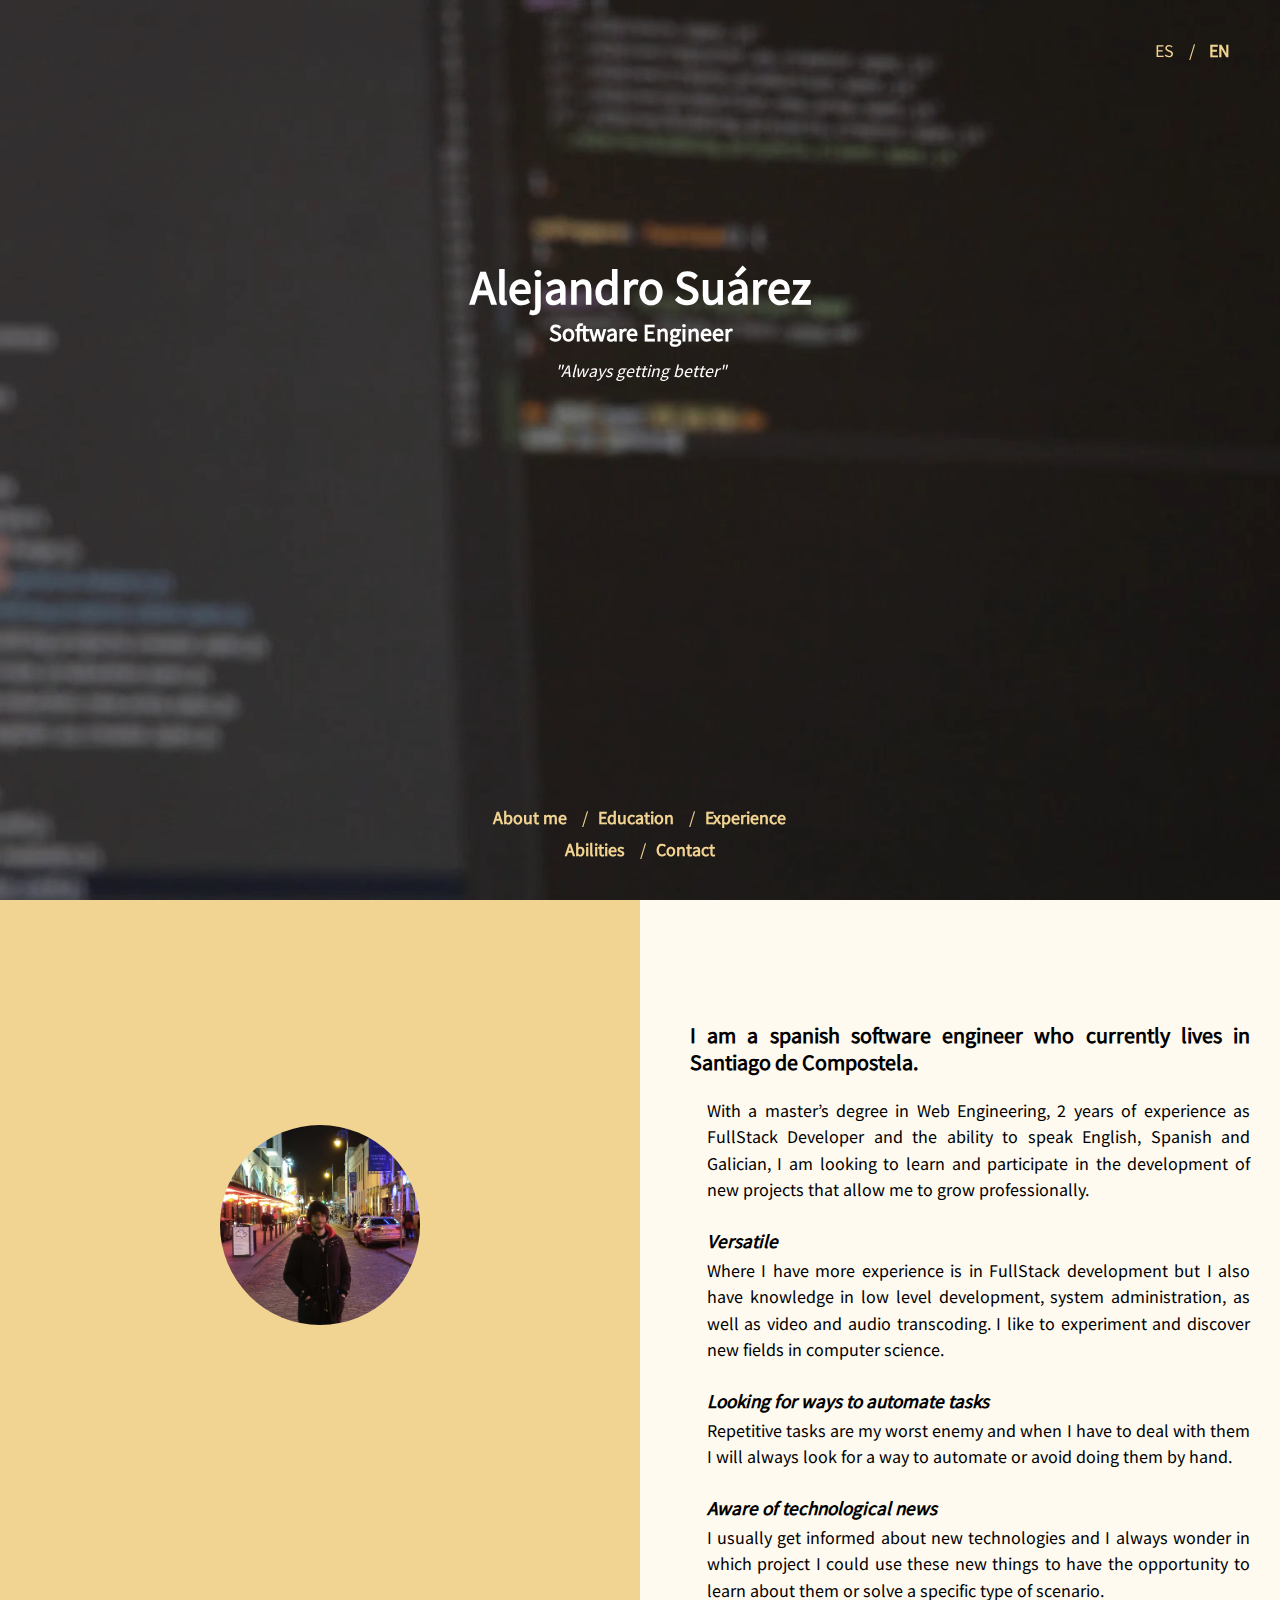
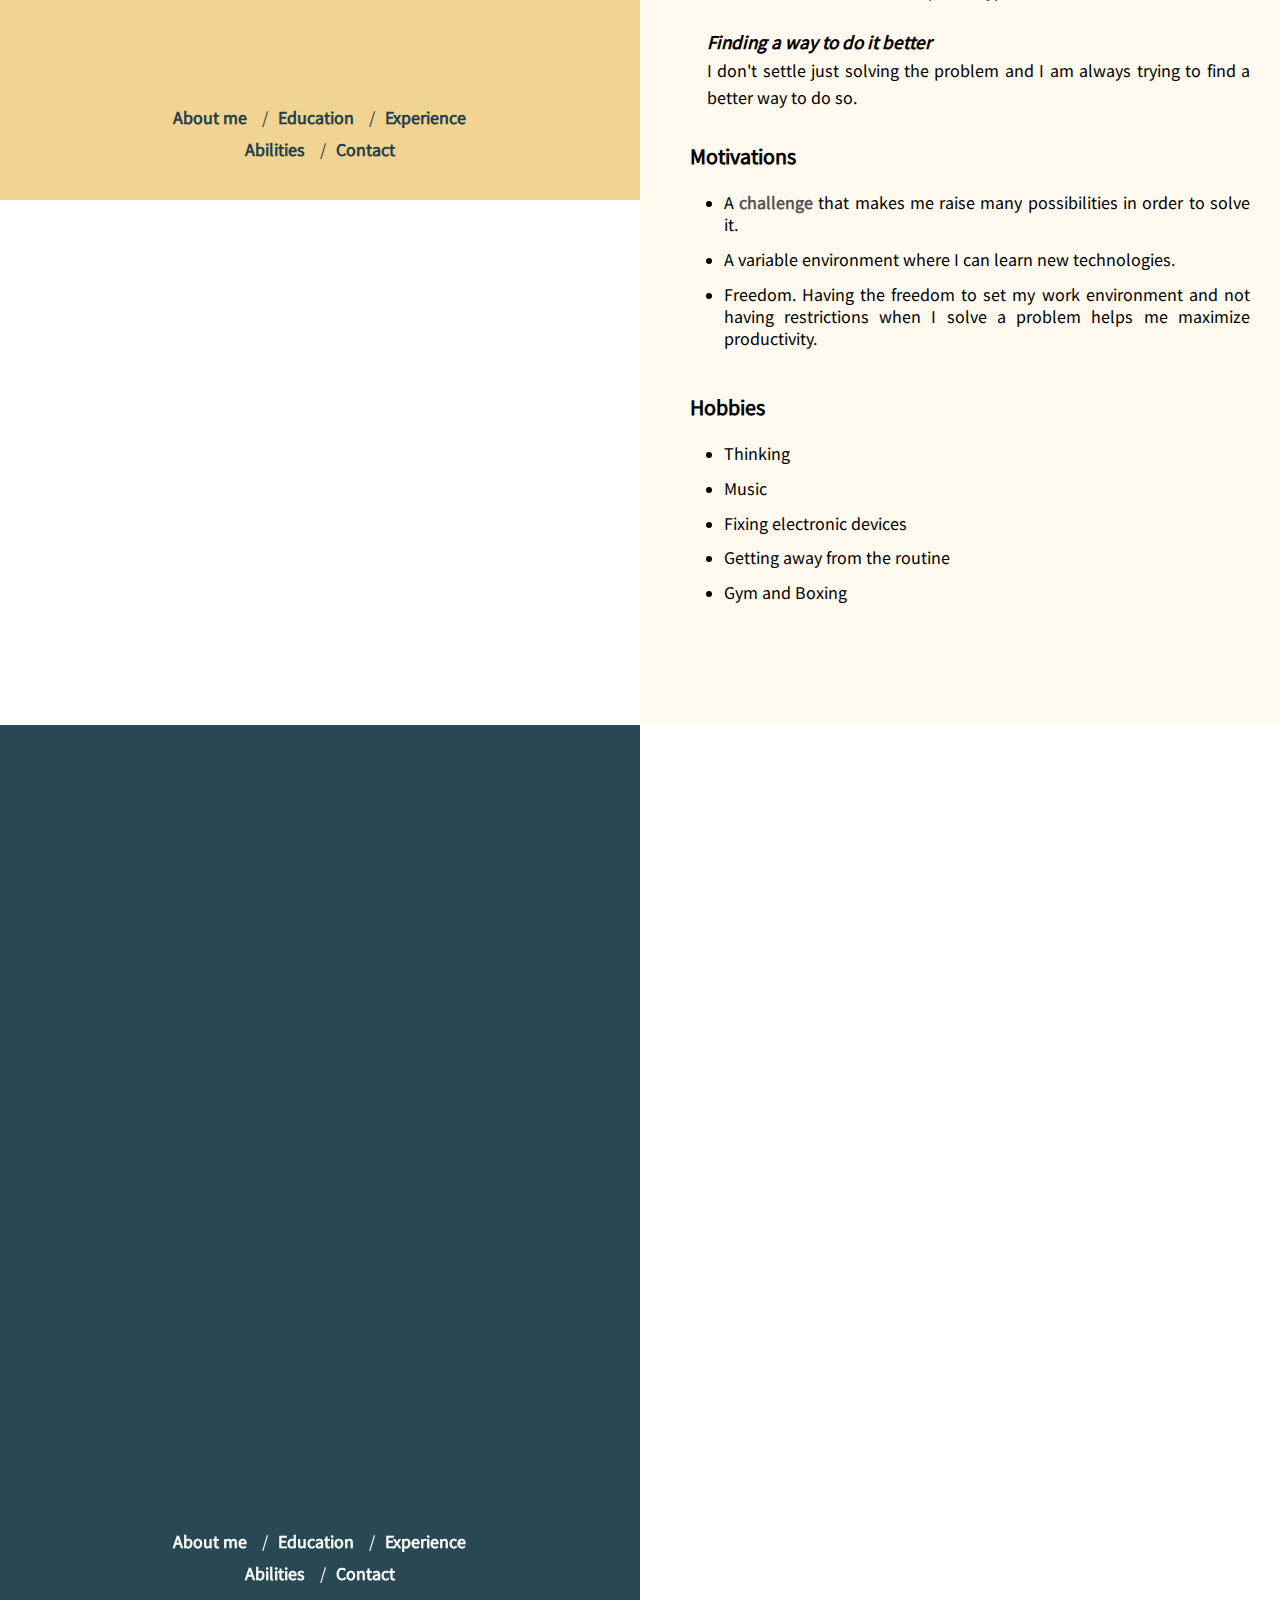
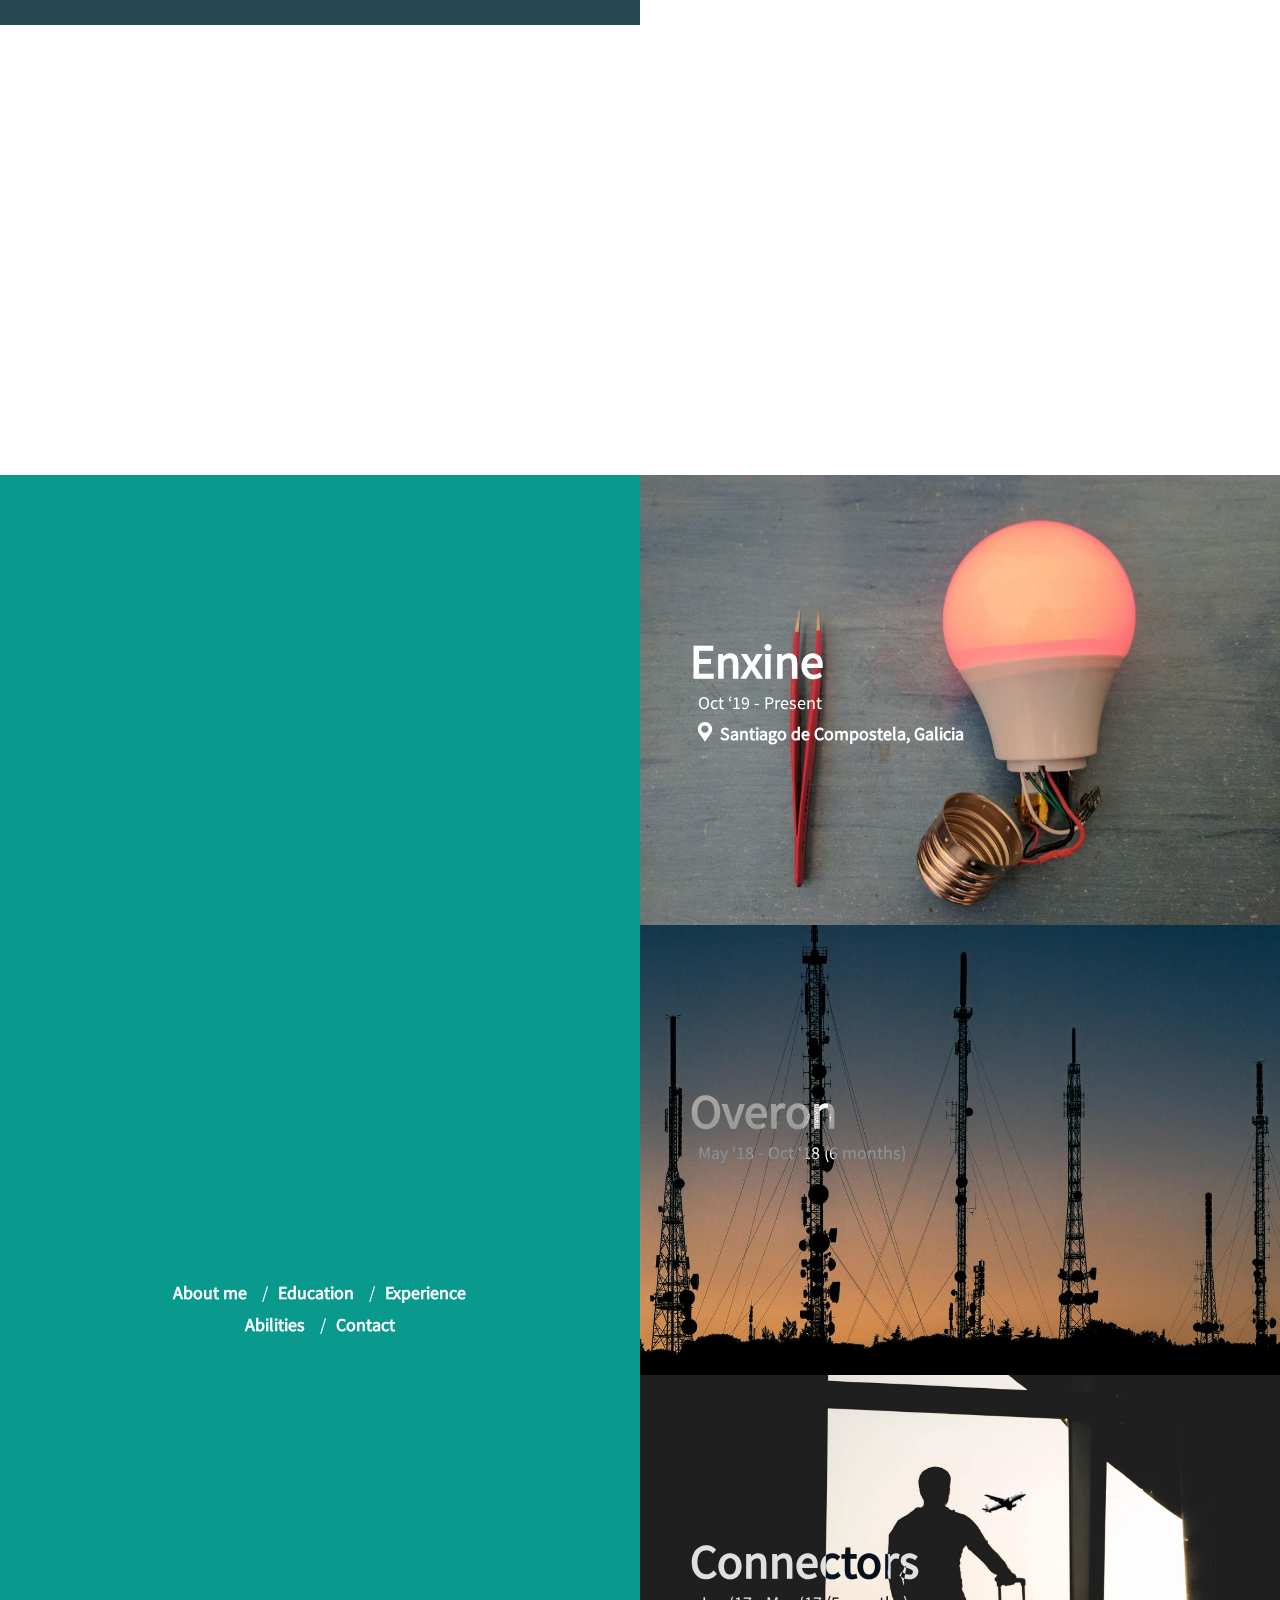
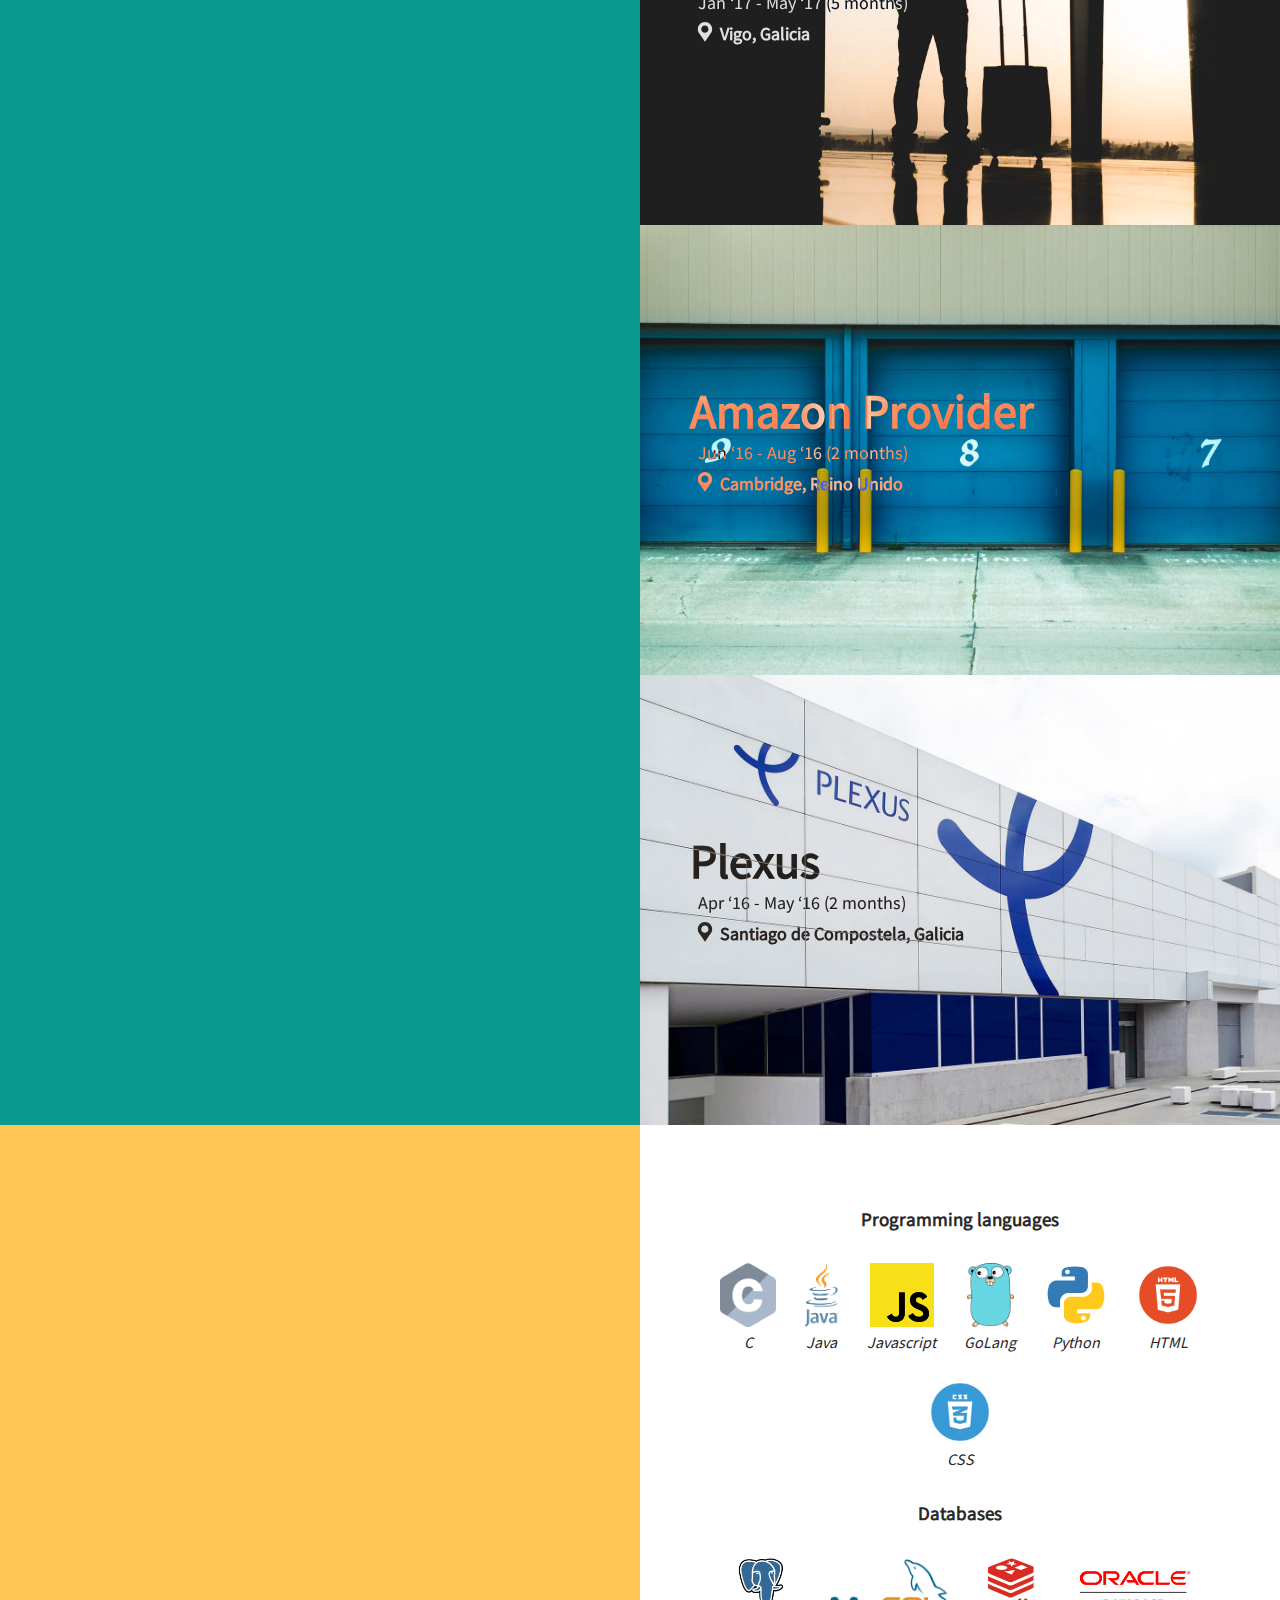
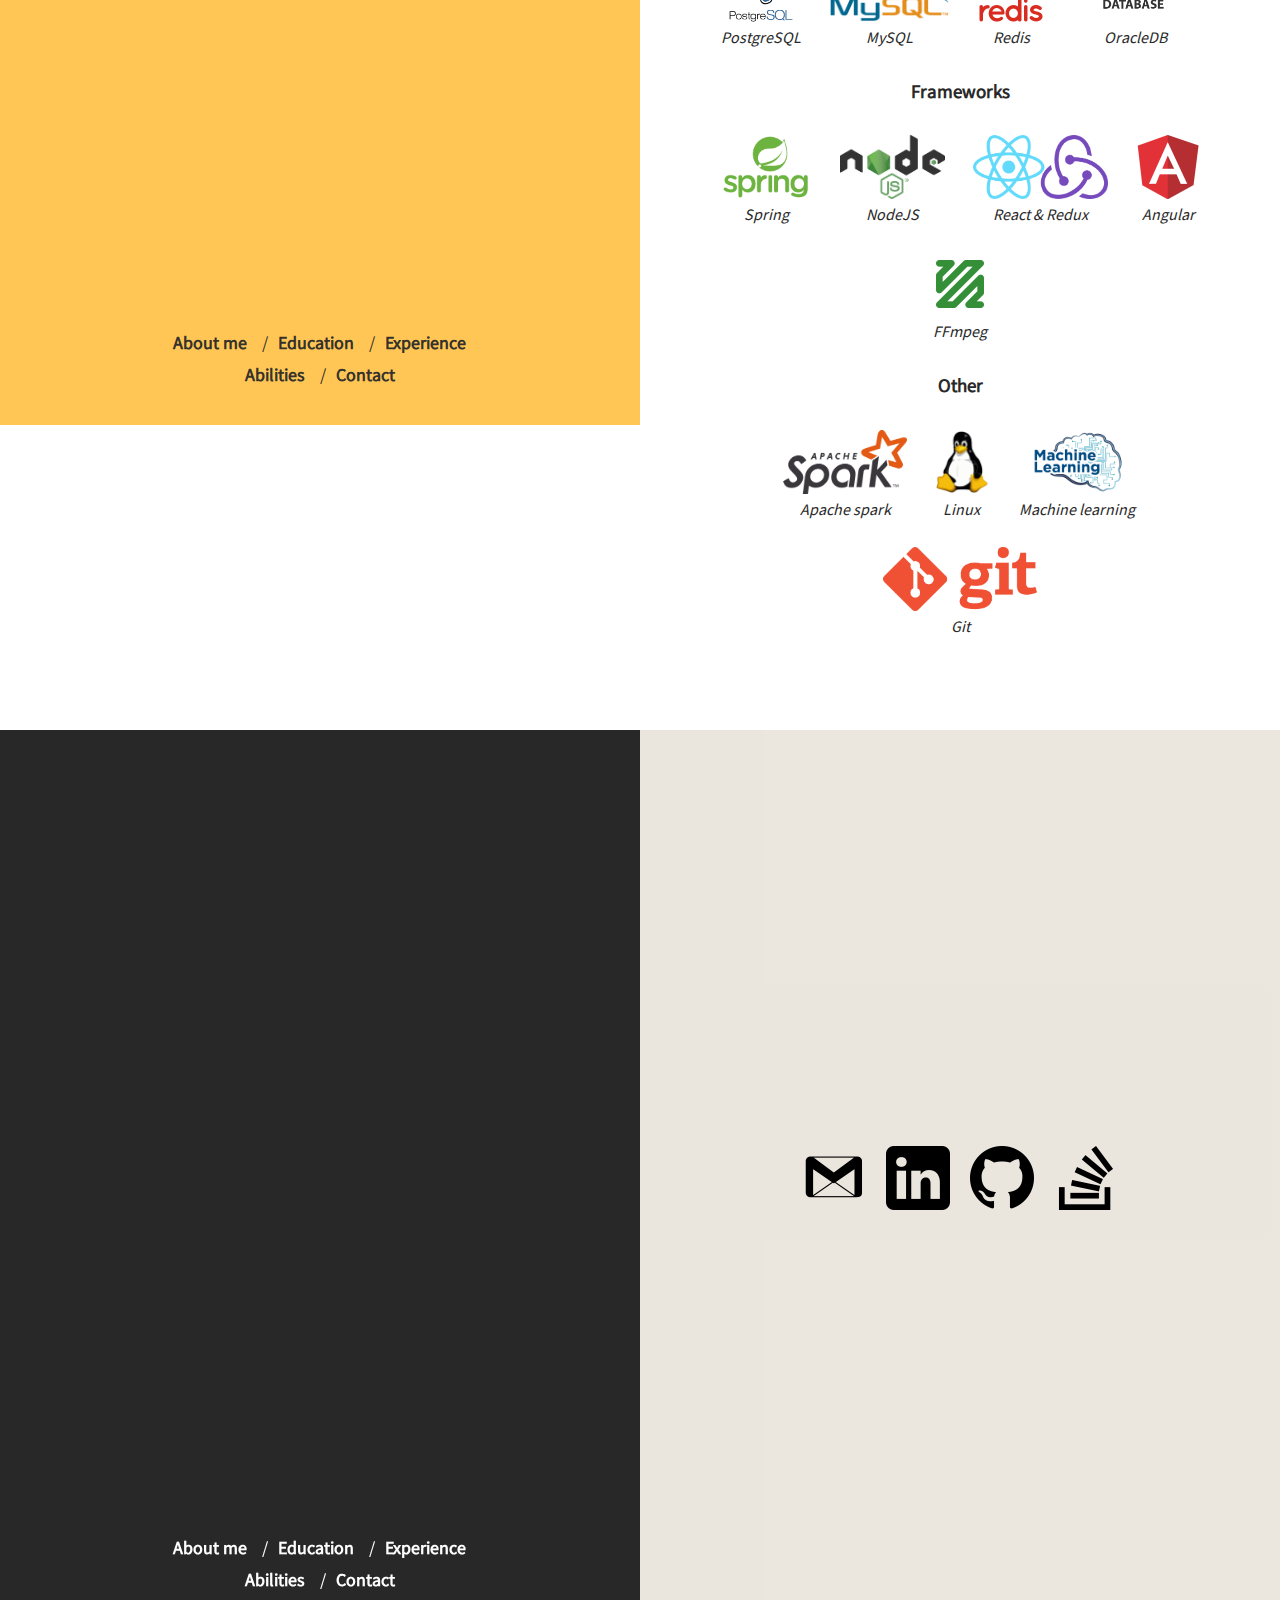
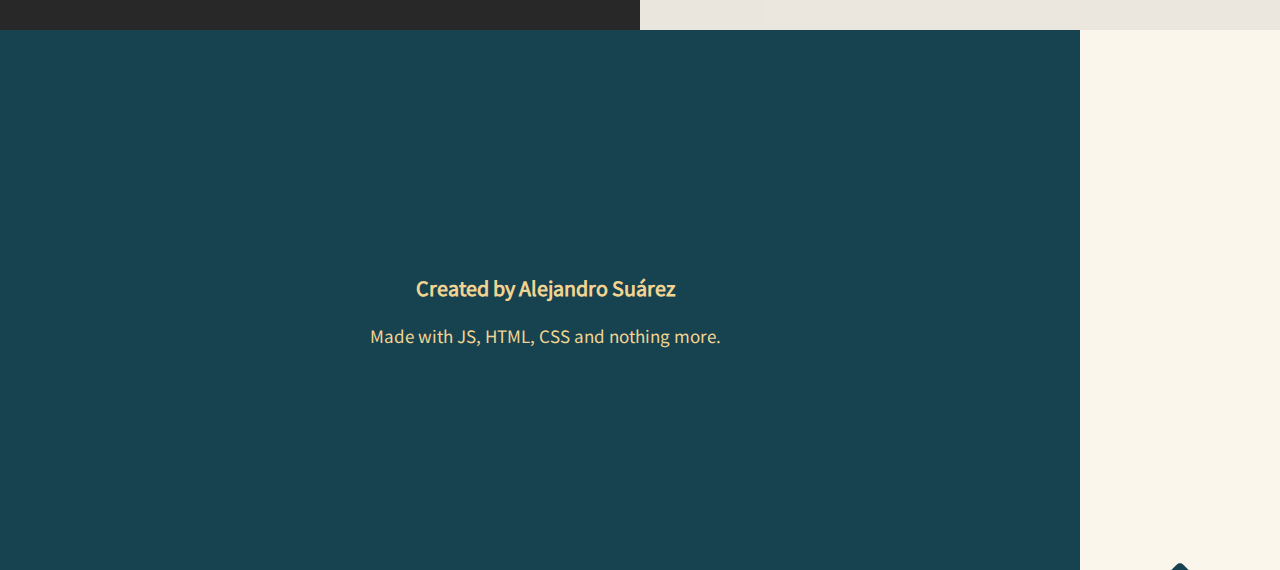
==== commit dc0bb209: "Dato cambiado" ====
--- a/index.html
+++ b/index.html
@@ -82,7 +82,7 @@
                 mismo viviendo en Santiago de Compostela.
               </h3>
               <p>
-                Con un máster en Ingeniería Web, 1’5 años de experiencia como
+                Con un máster en Ingeniería Web, 2 años de experiencia como
                 desarrollador FullStack y con capacidad para hablar de forma
                 fluida en idiomas español, inglés y gallego, busco aprender y
                 participar en el desarrollo de proyectos con los que encontrar
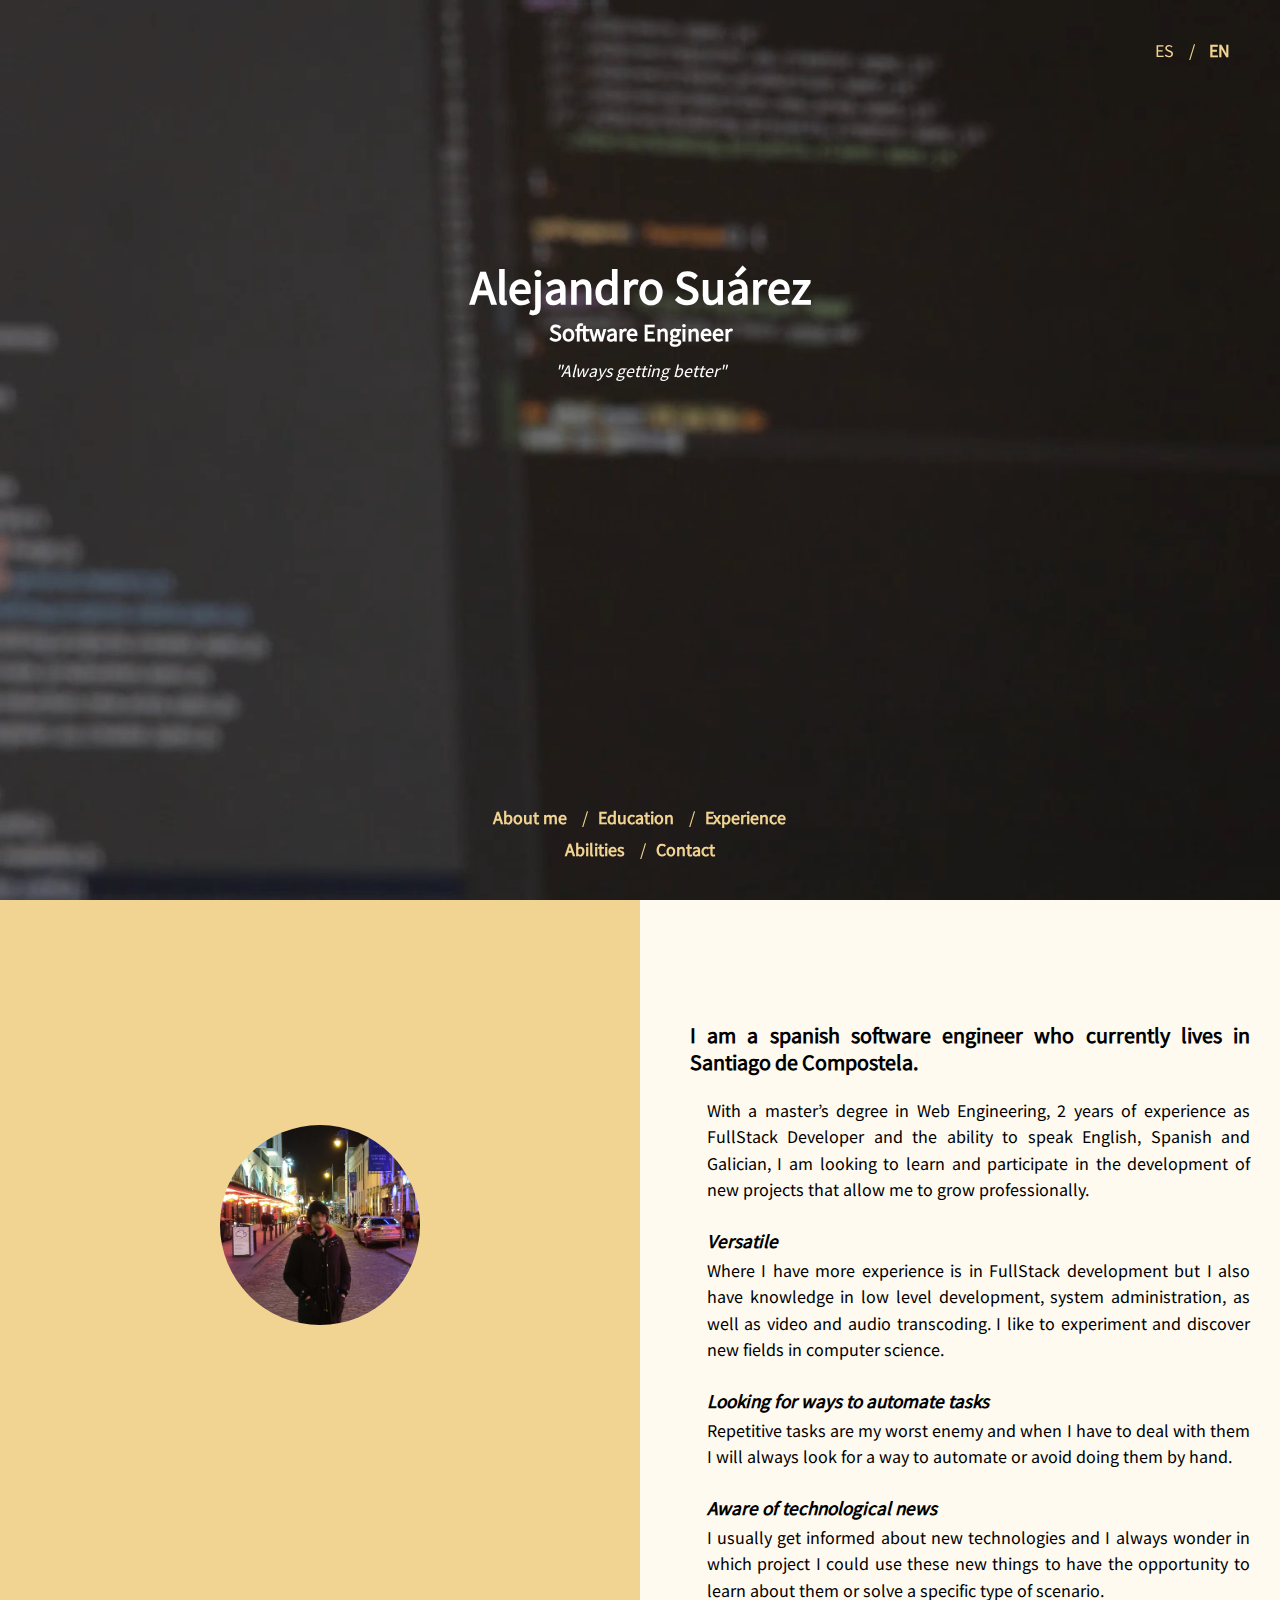
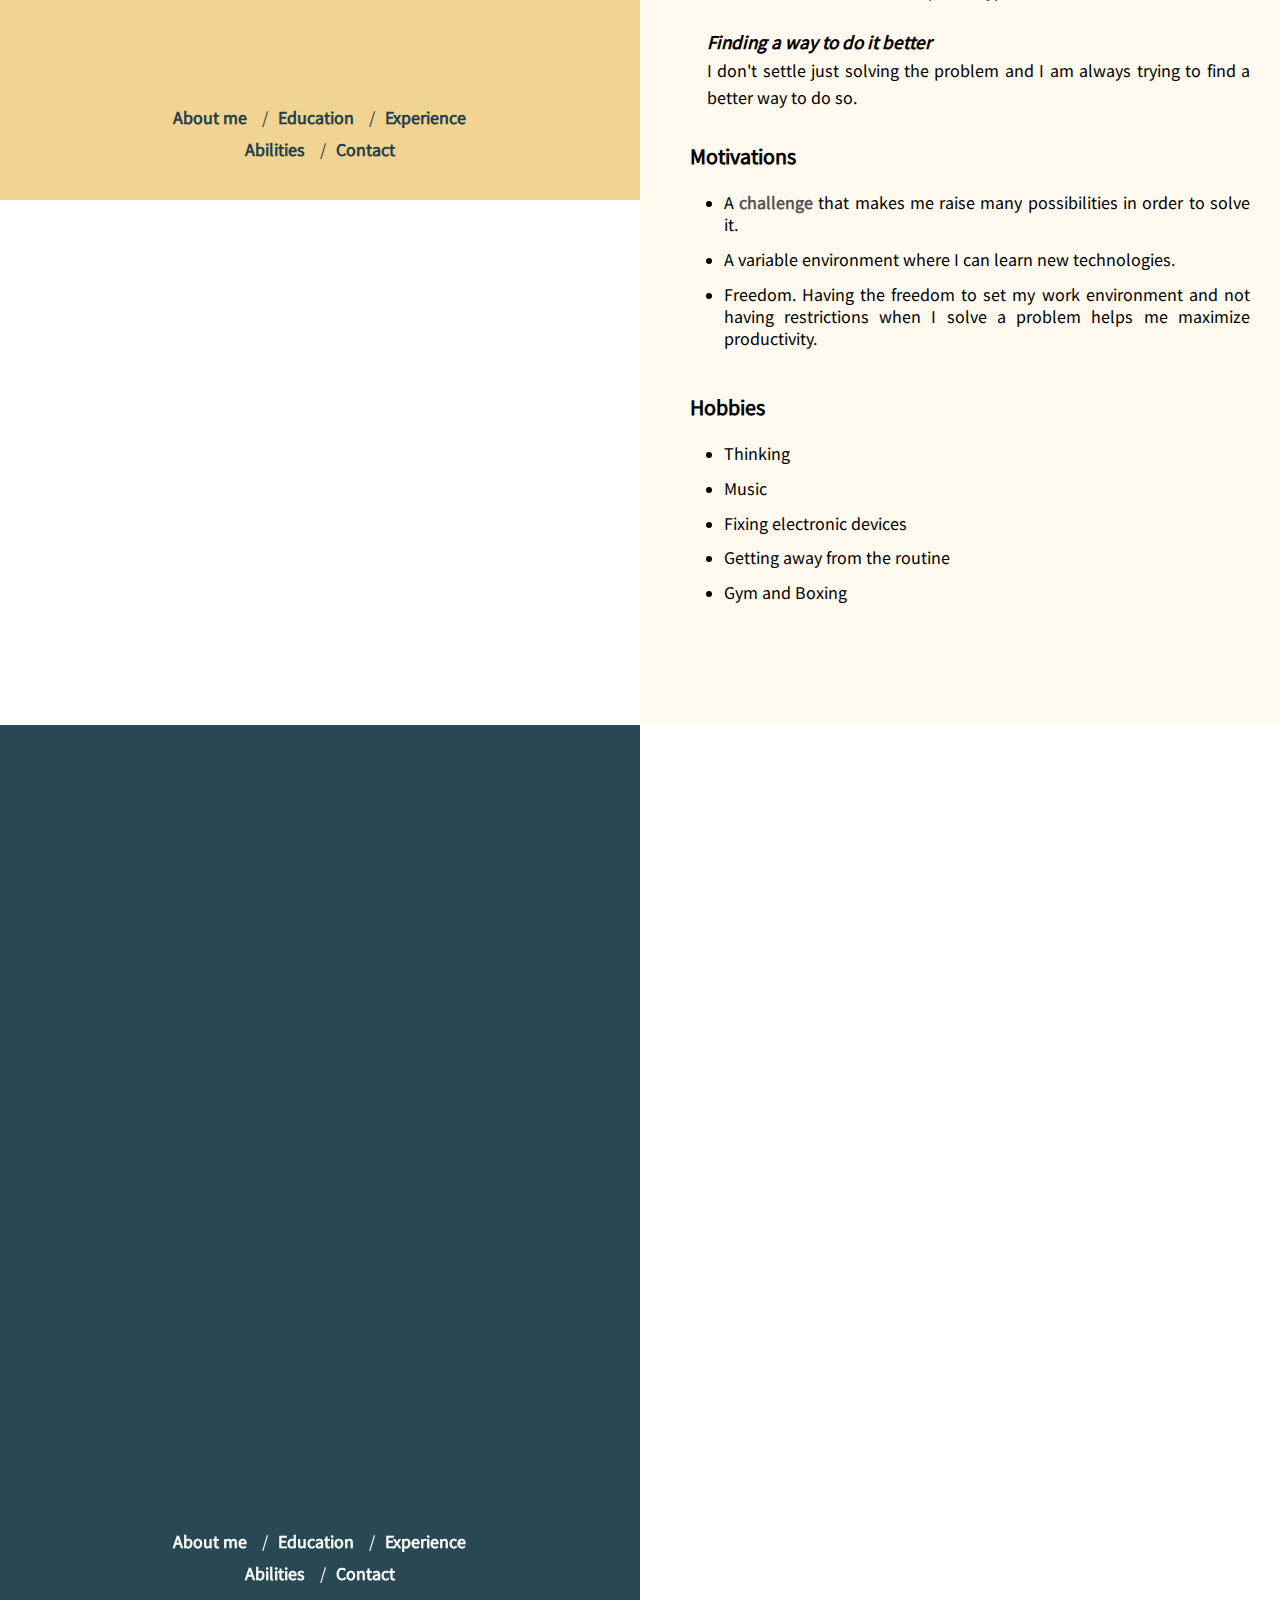
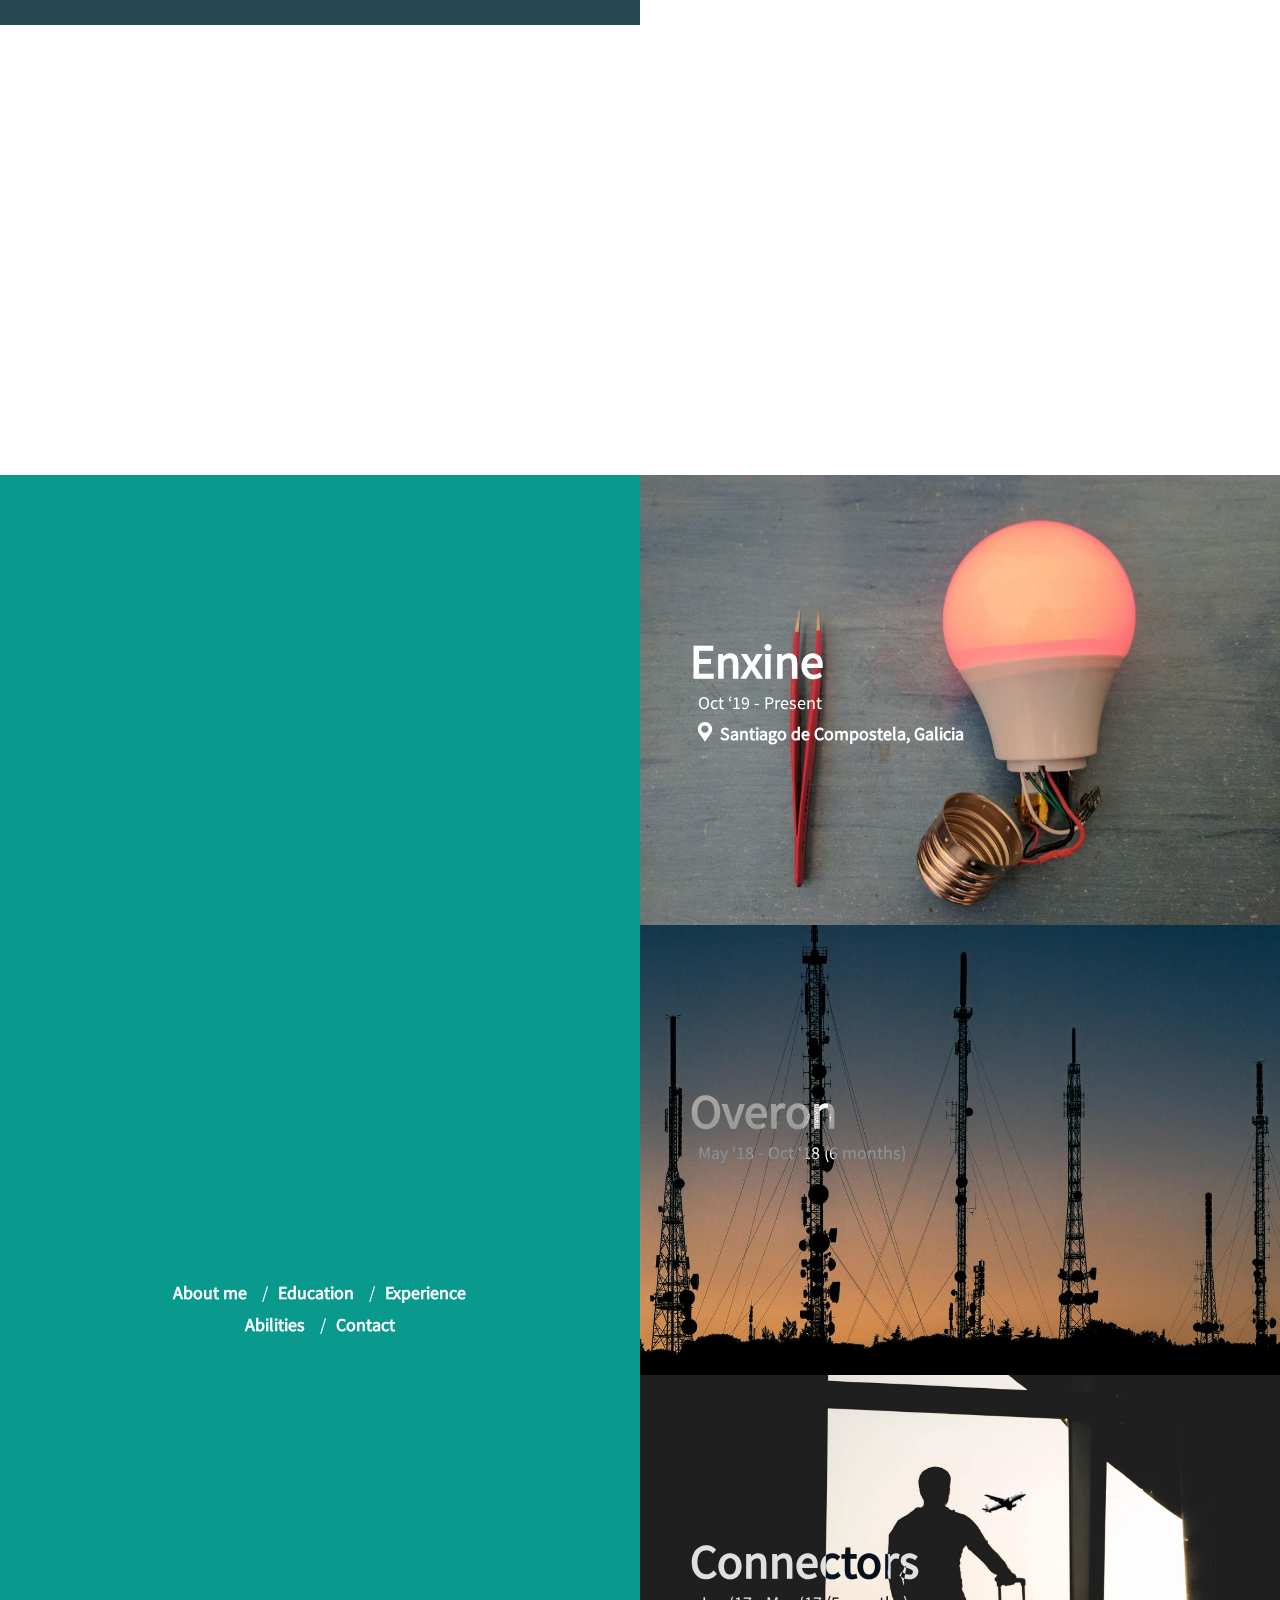
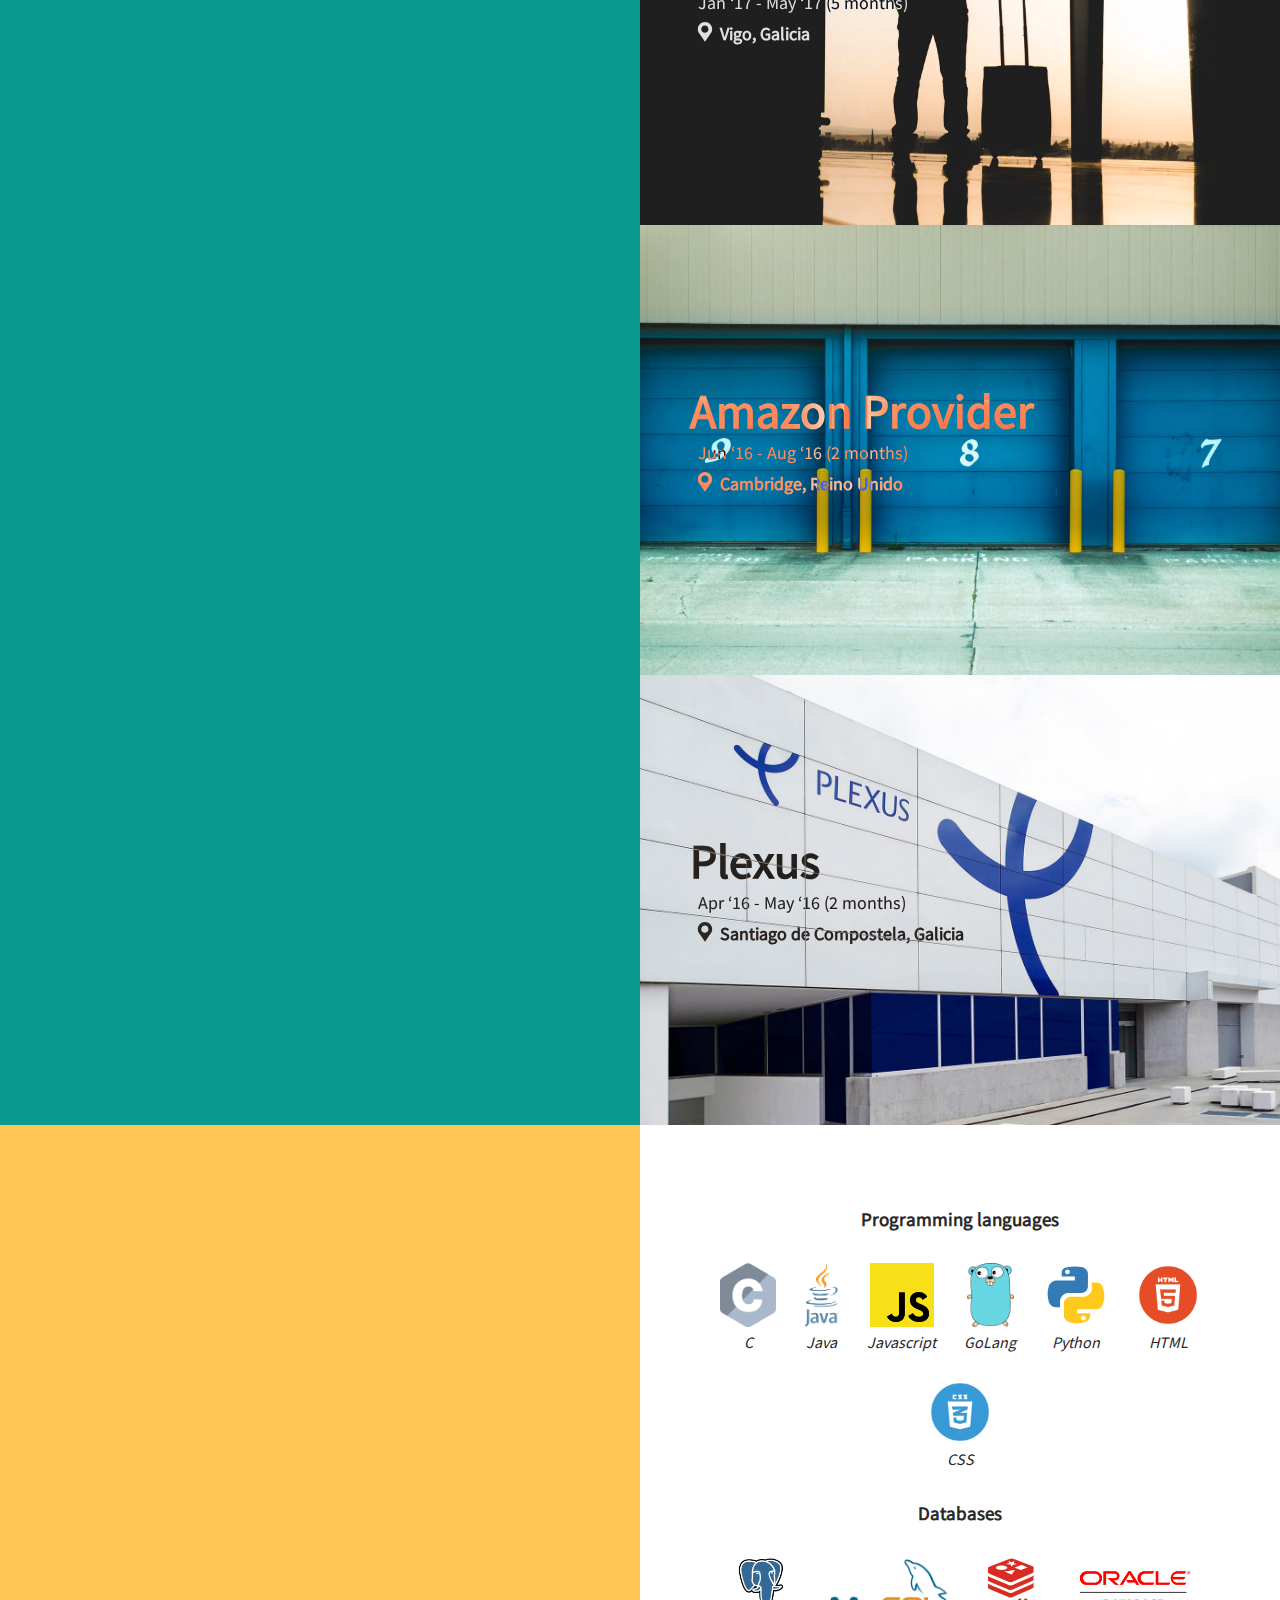
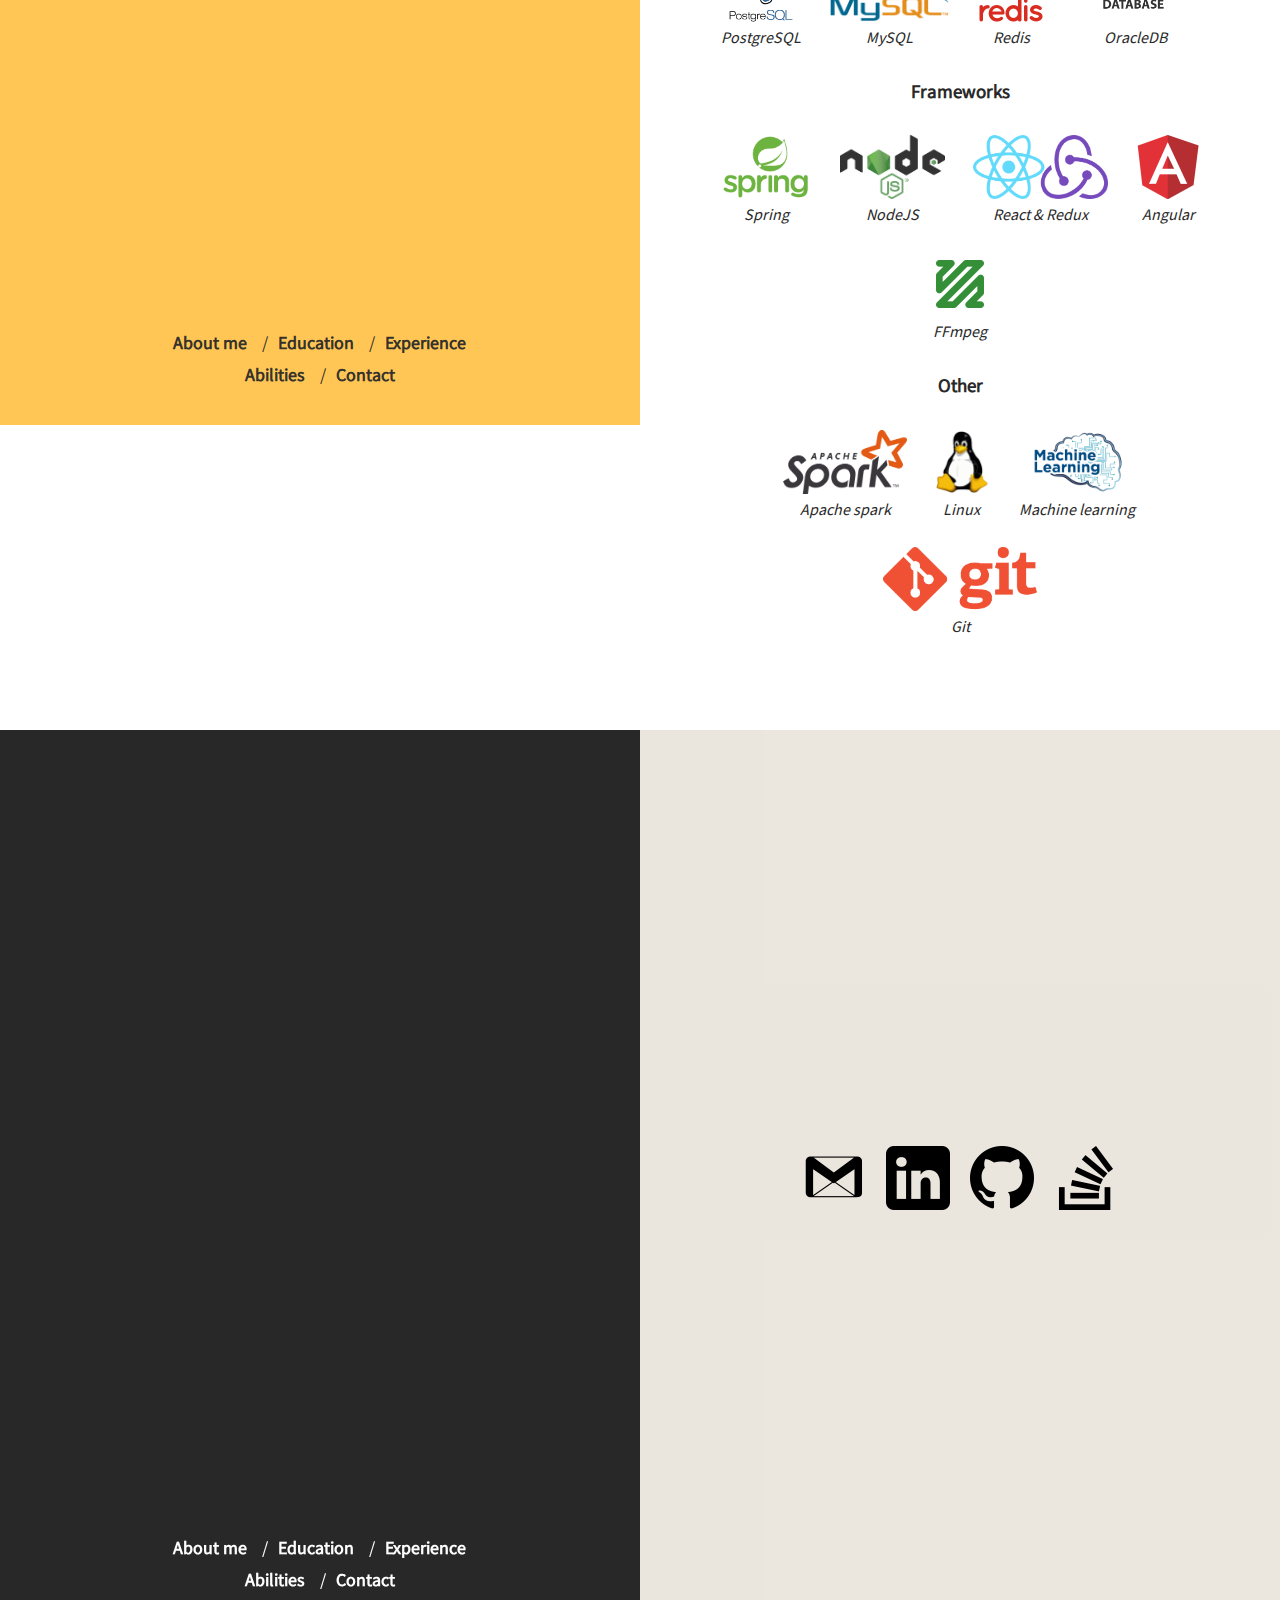
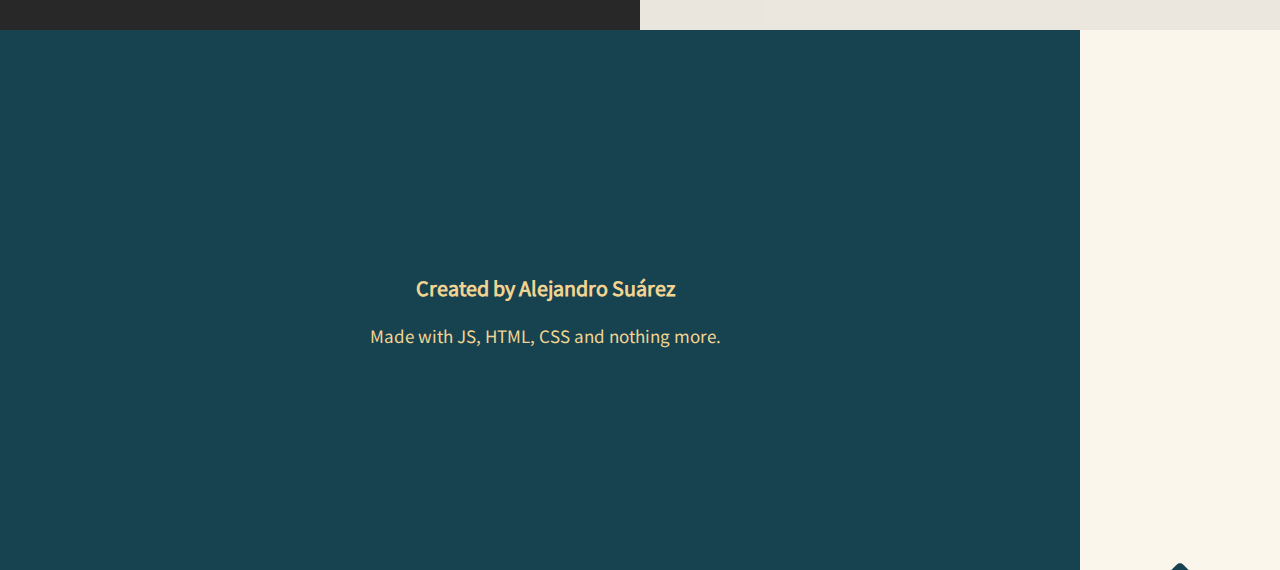
==== commit 5302af9a: "Errata en página ES" ====
--- a/index.html
+++ b/index.html
@@ -92,7 +92,7 @@
                 Versátil
               </h4>
               <p>
-                Tengo más experiencia es en el desarrollo FullStack pero también
+                Donde tengo más experiencia es en el desarrollo FullStack pero también
                 tengo conocimientos en desarrollo a bajo nivel, administración
                 de servidores así como codificación de audio y video. Me gusta
                 experimentar y probar nuevos campos dentro de la informática.
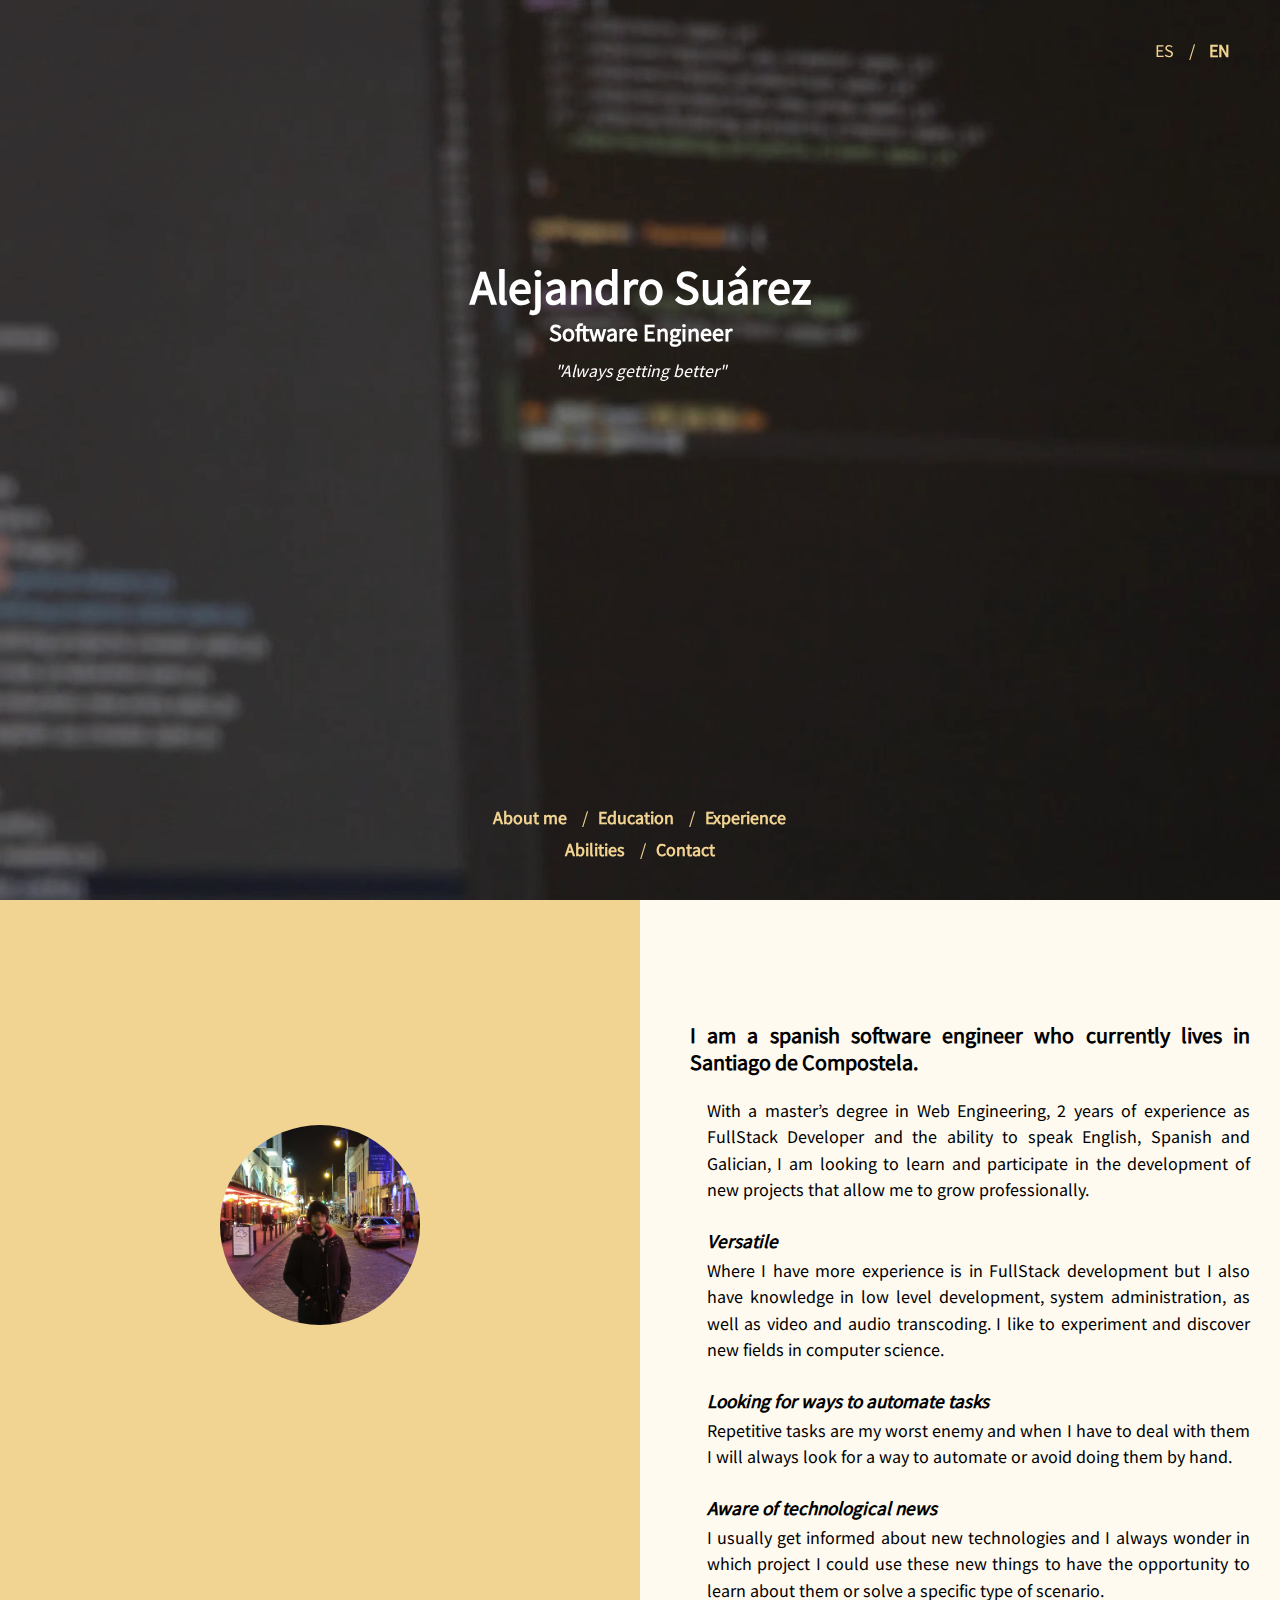
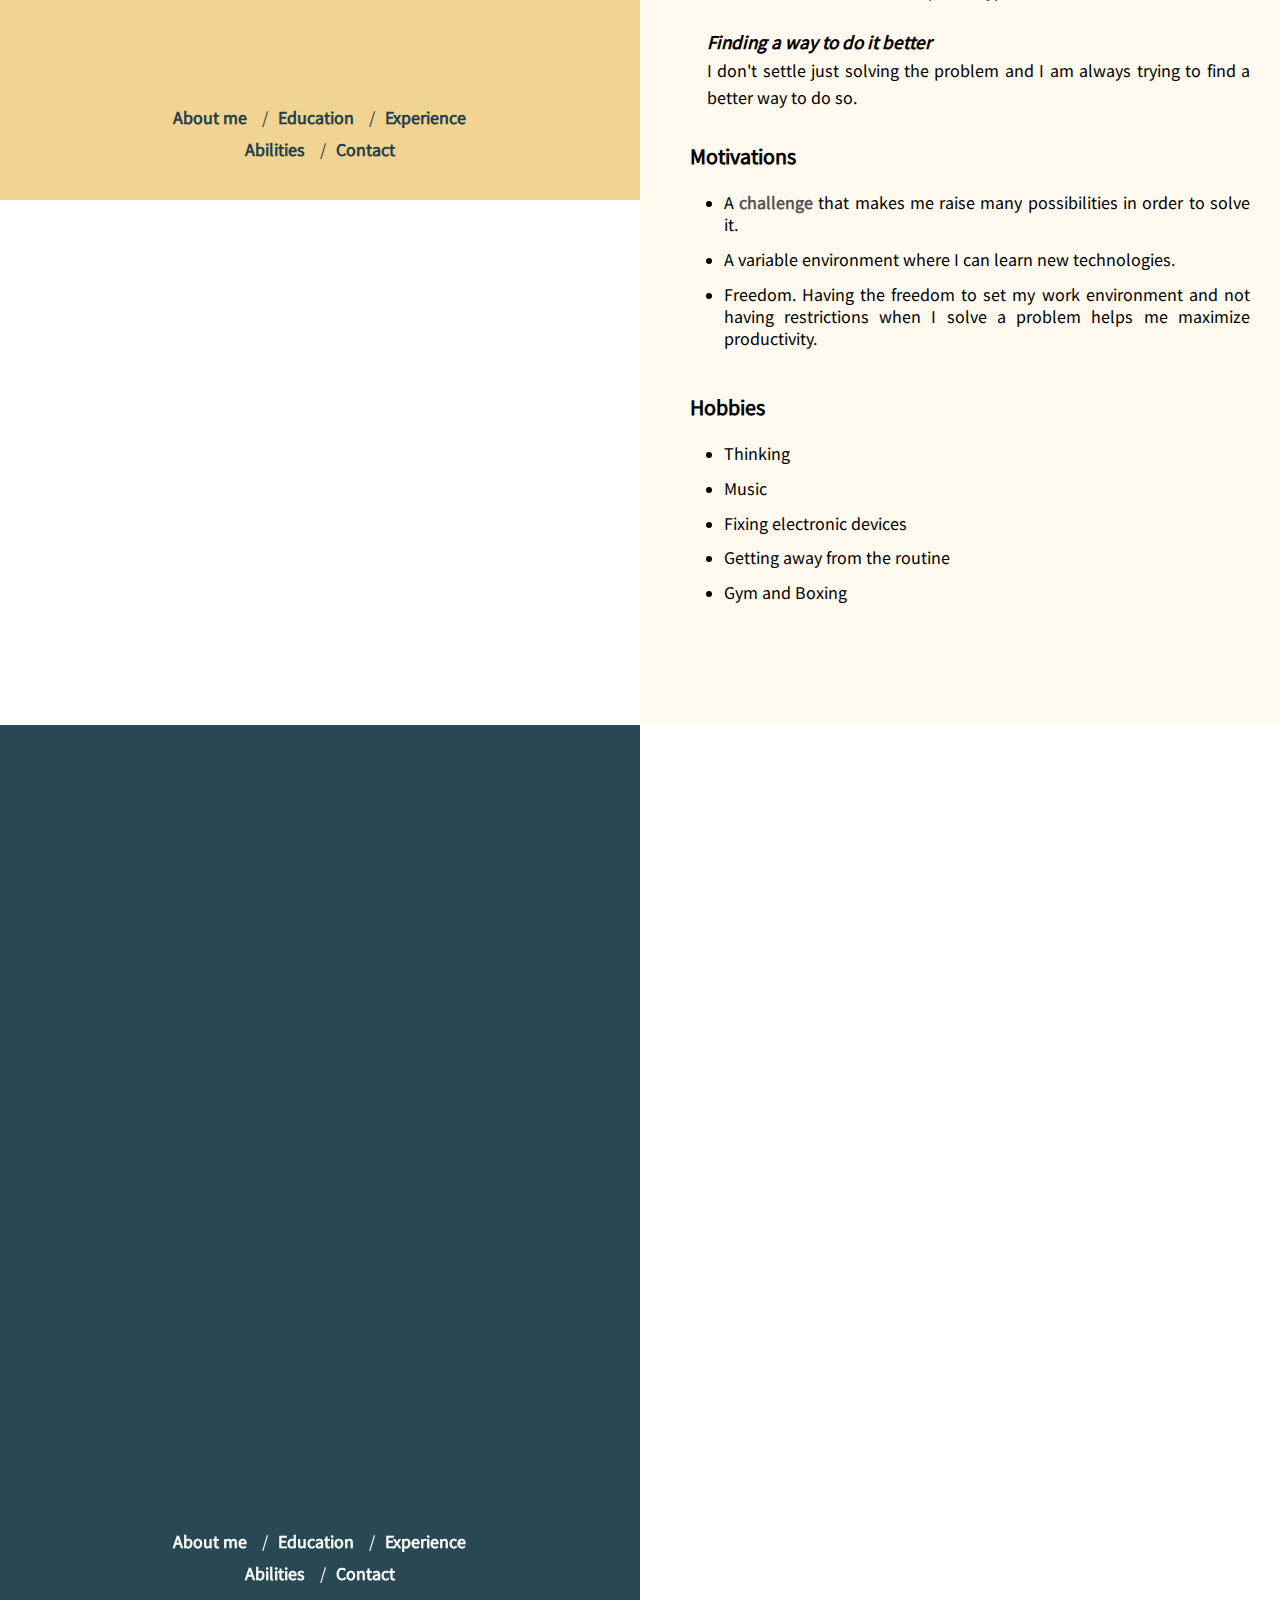
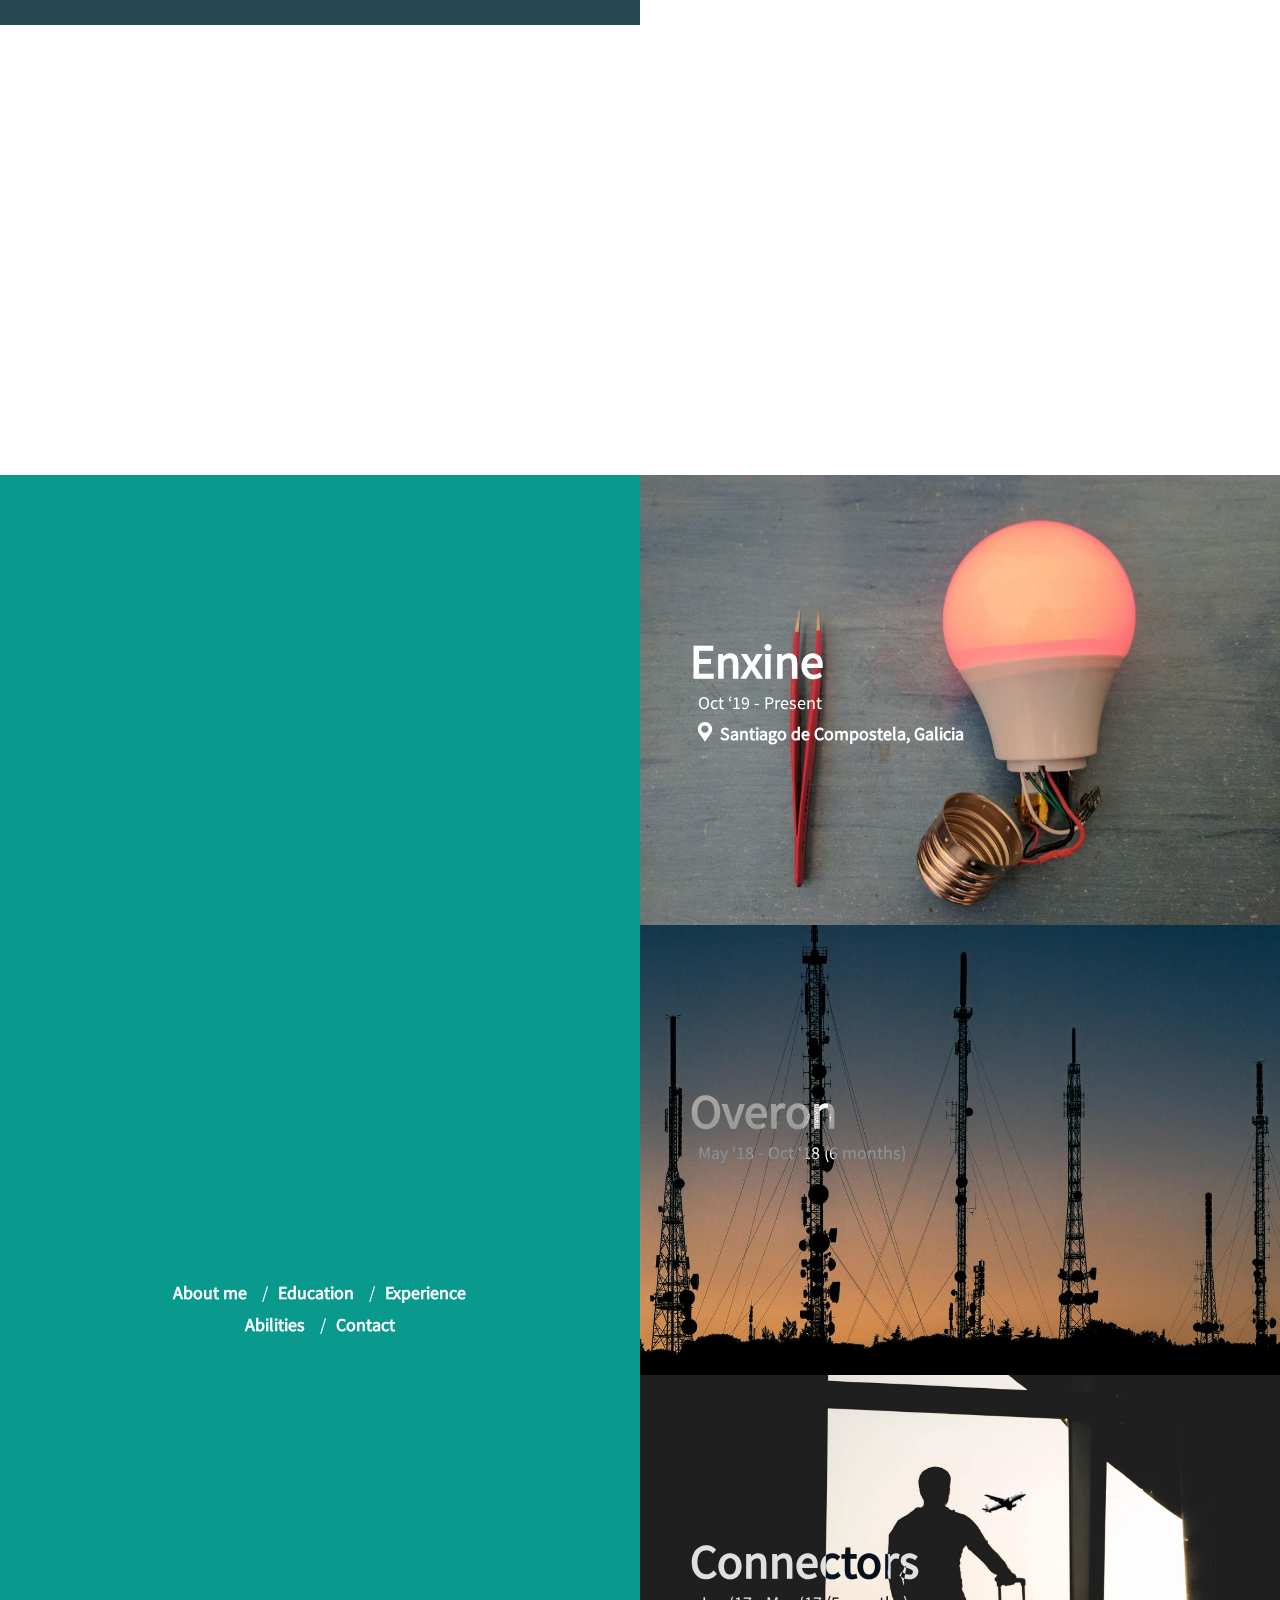
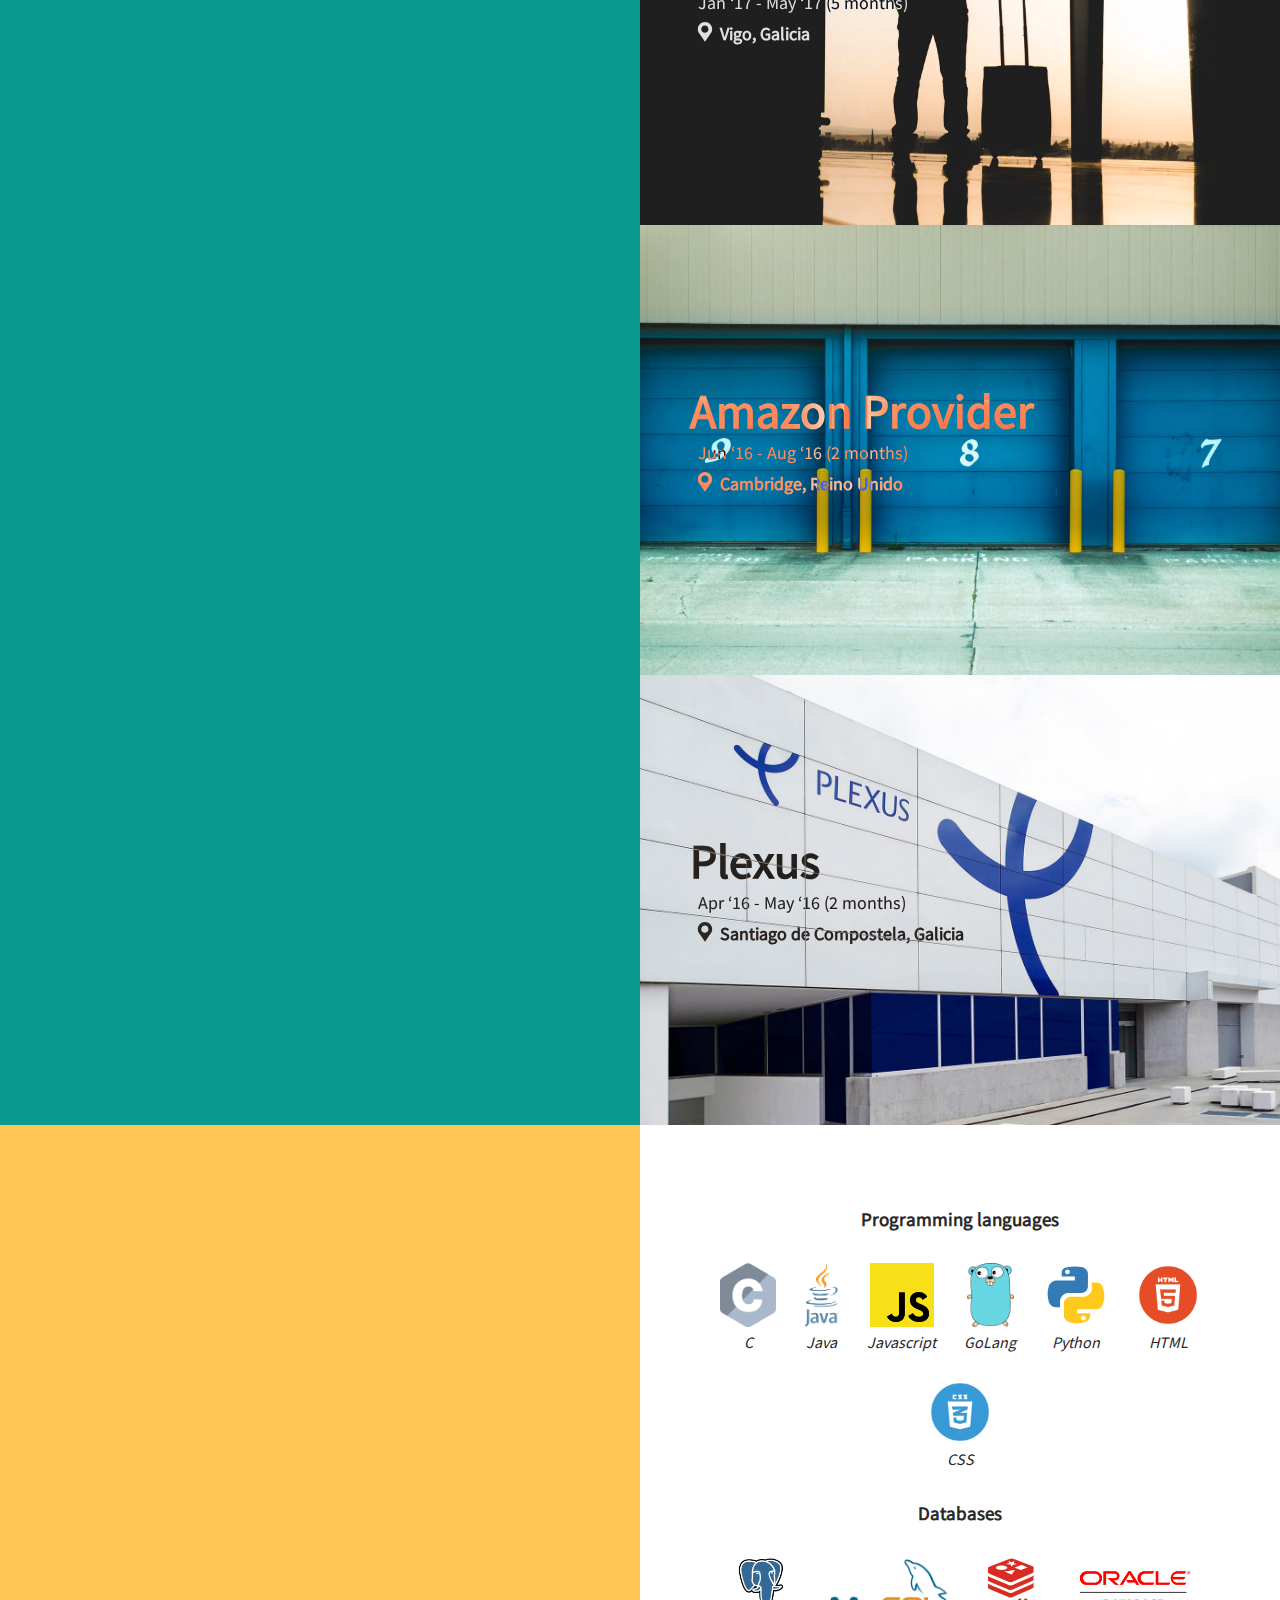
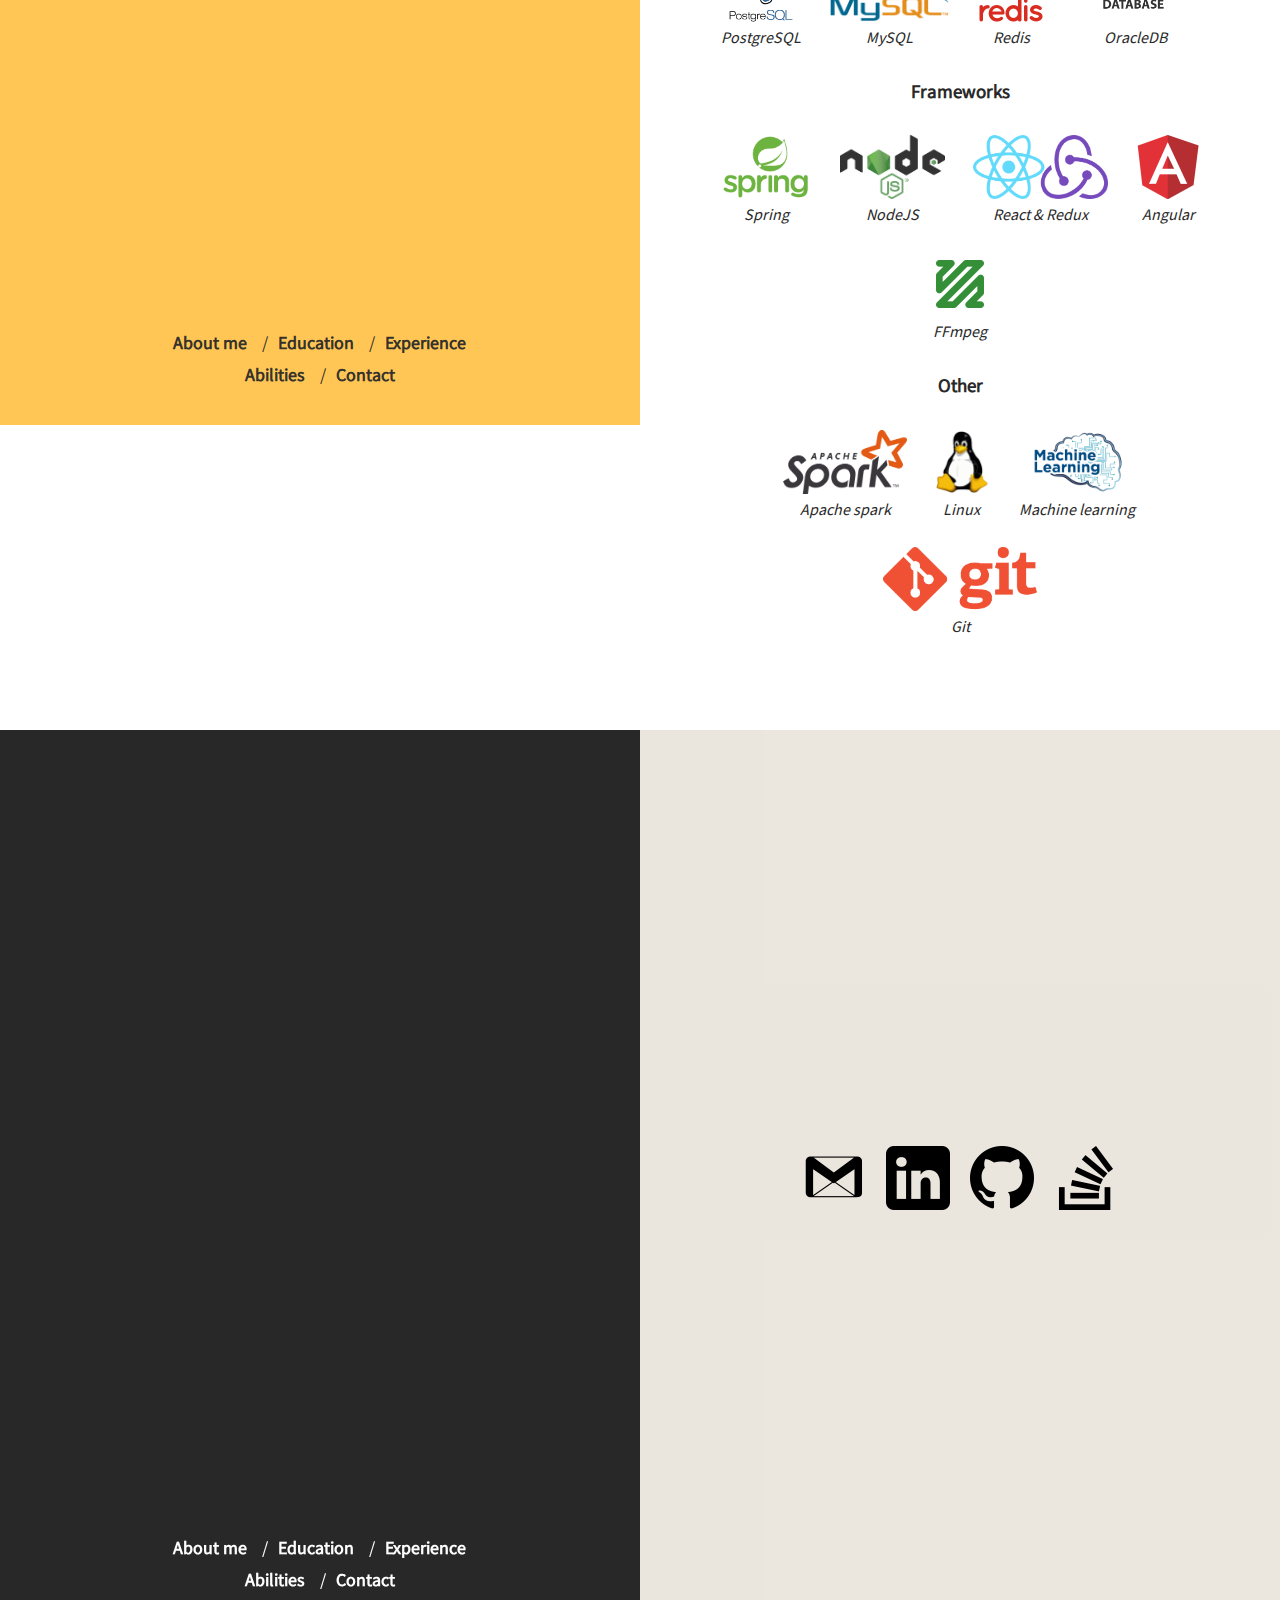
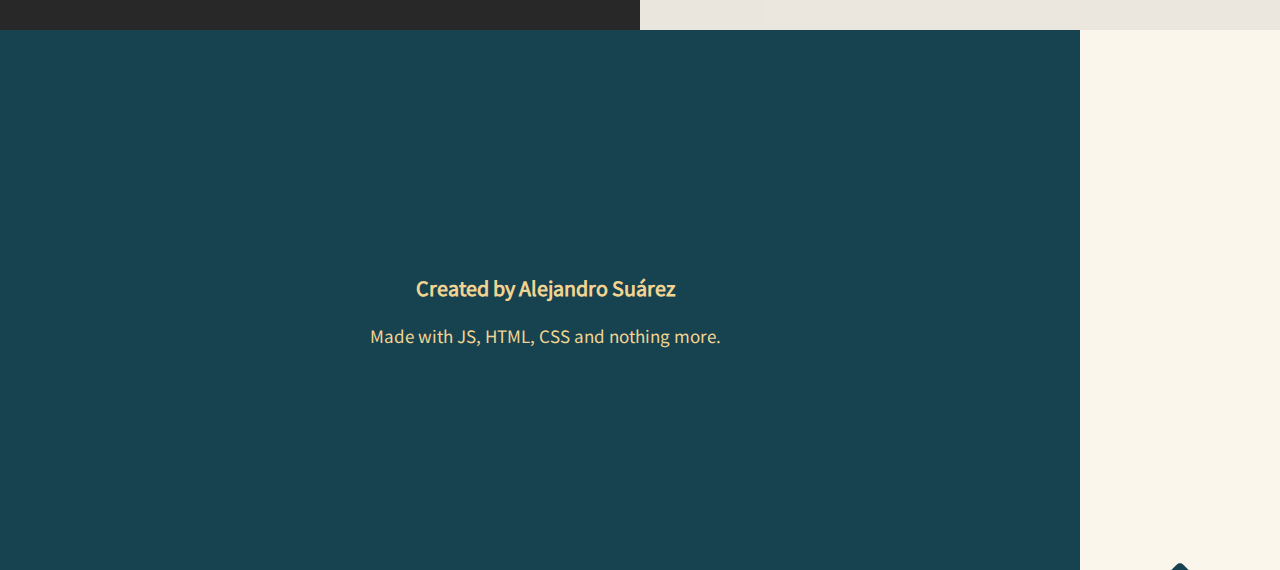
==== commit 5750a568: "Texto footer cambiado." ====
--- a/index.html
+++ b/index.html
@@ -791,7 +791,7 @@
             </h3>
 
             <div>
-              Hecho con puro JS,HTML y CSS. Sin conservantes ni colorantes.
+              Hecho con puro JS, HTML, CSS y nada más.
             </div>
           </div>
 
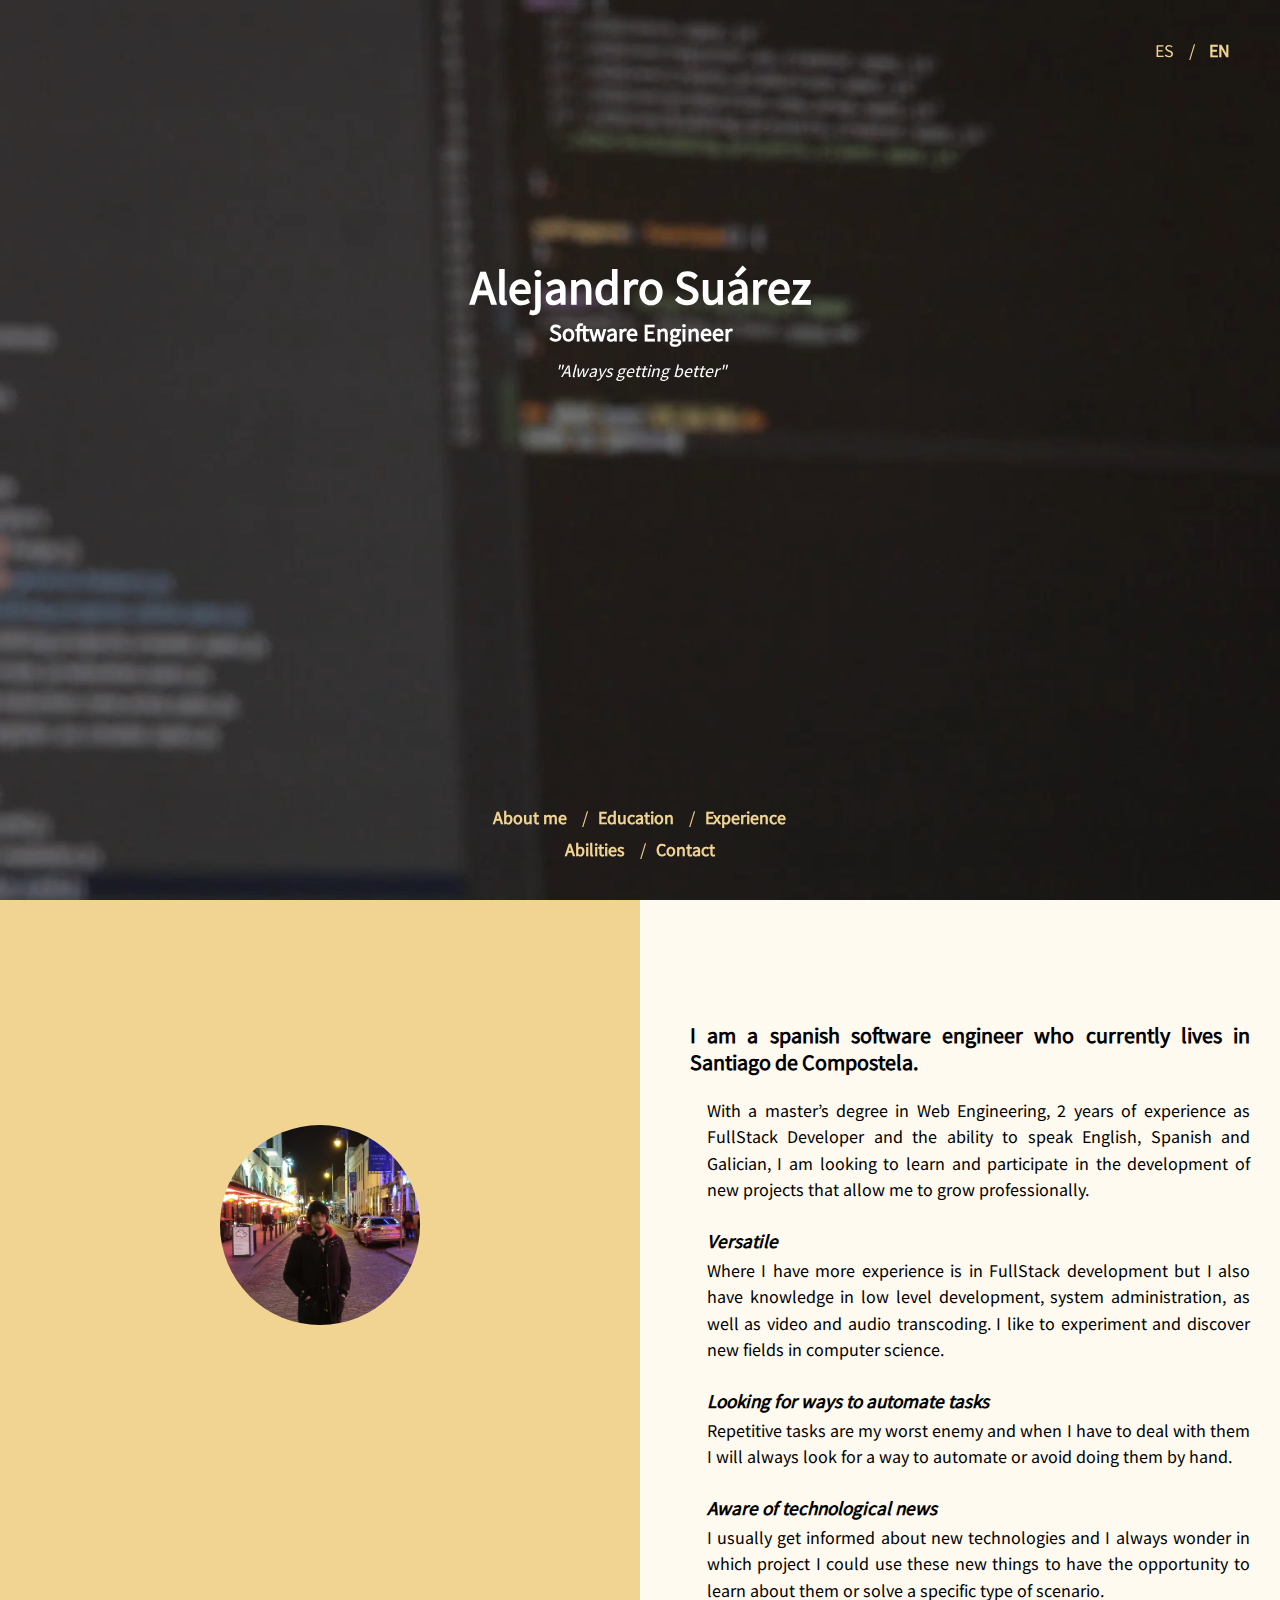
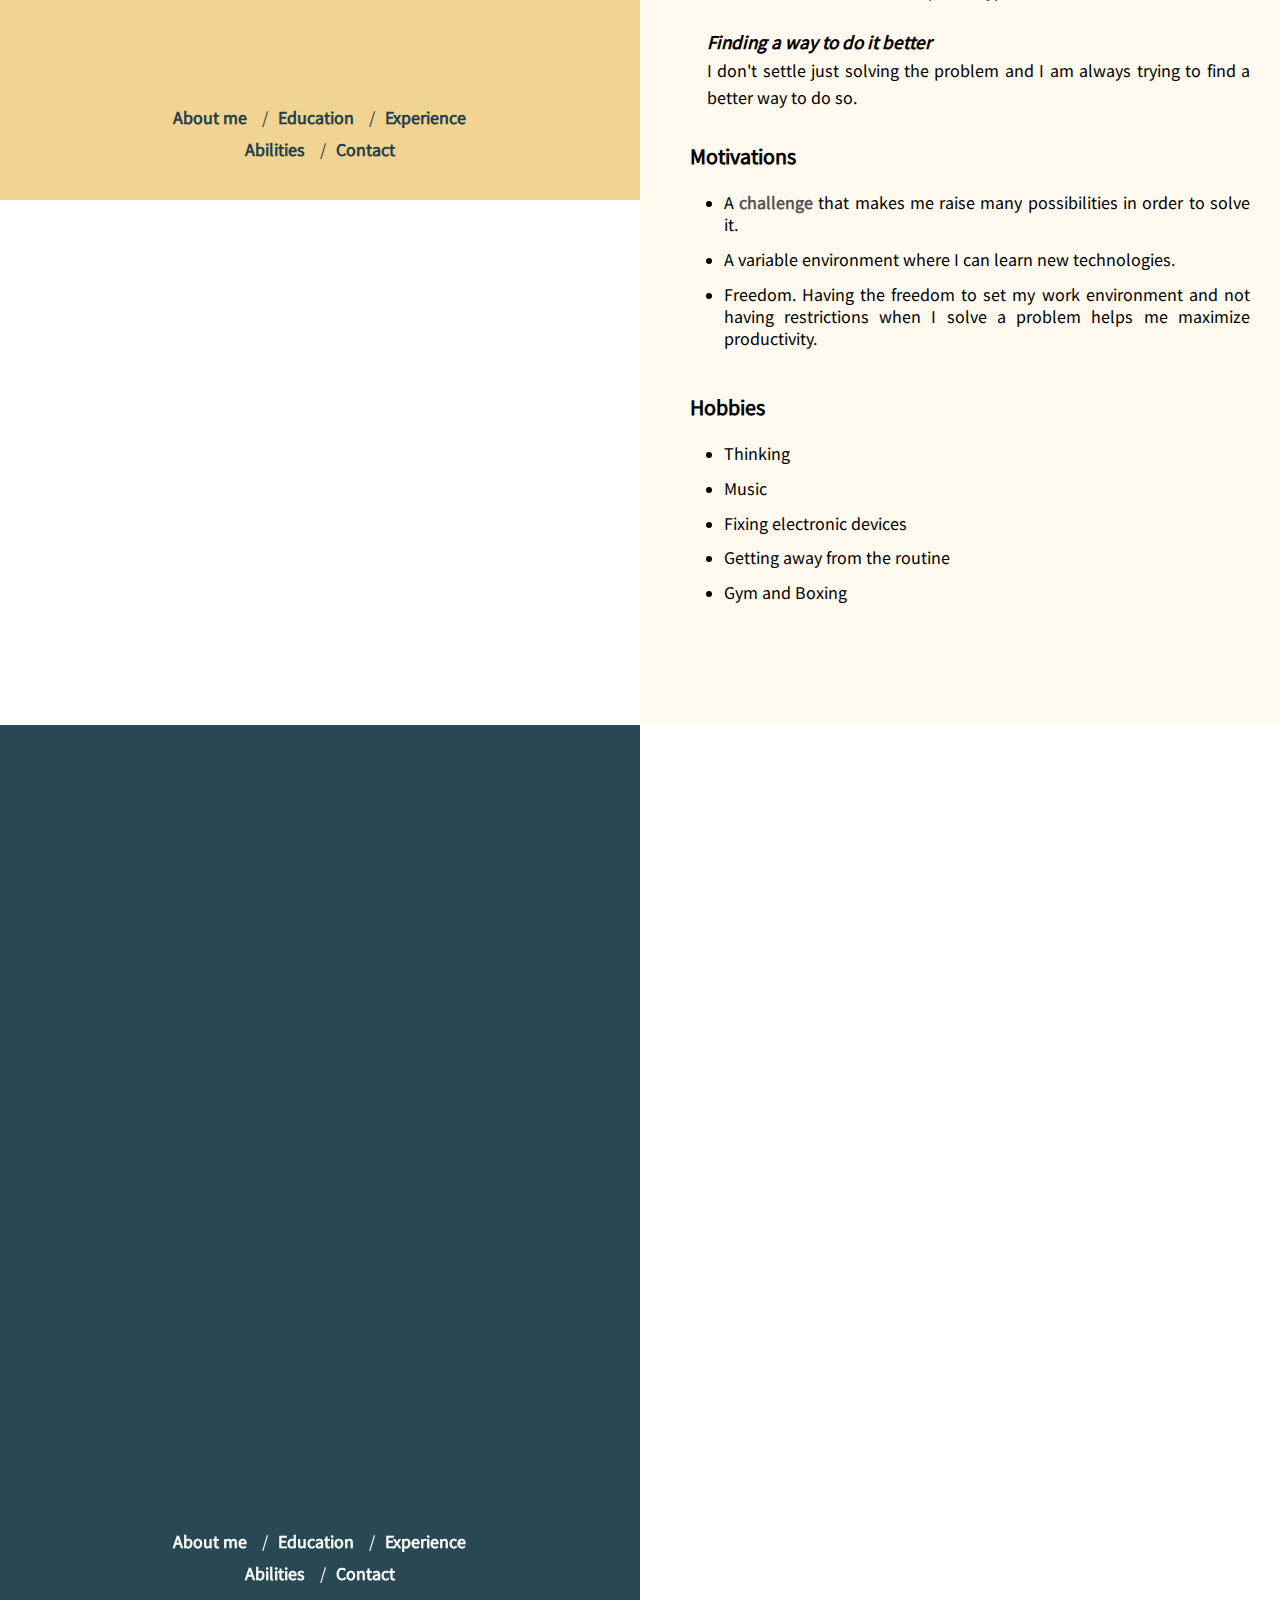
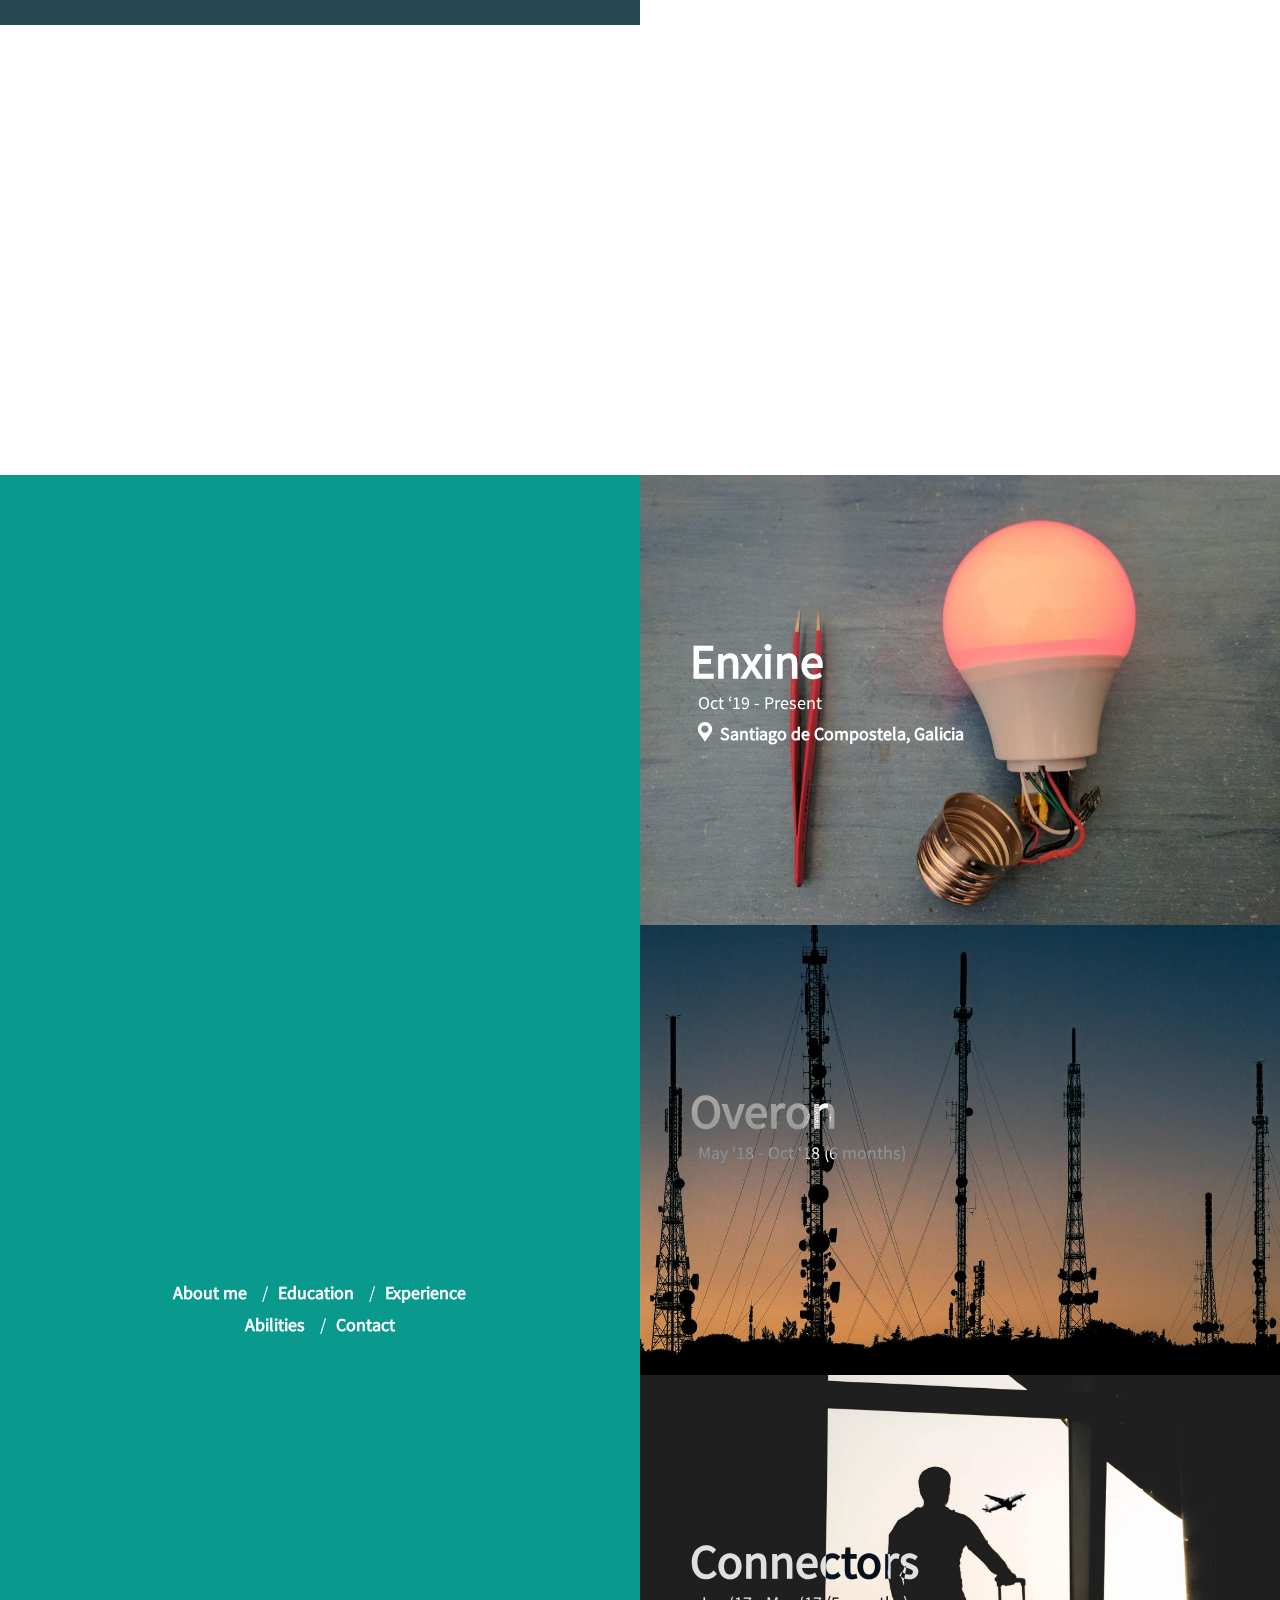
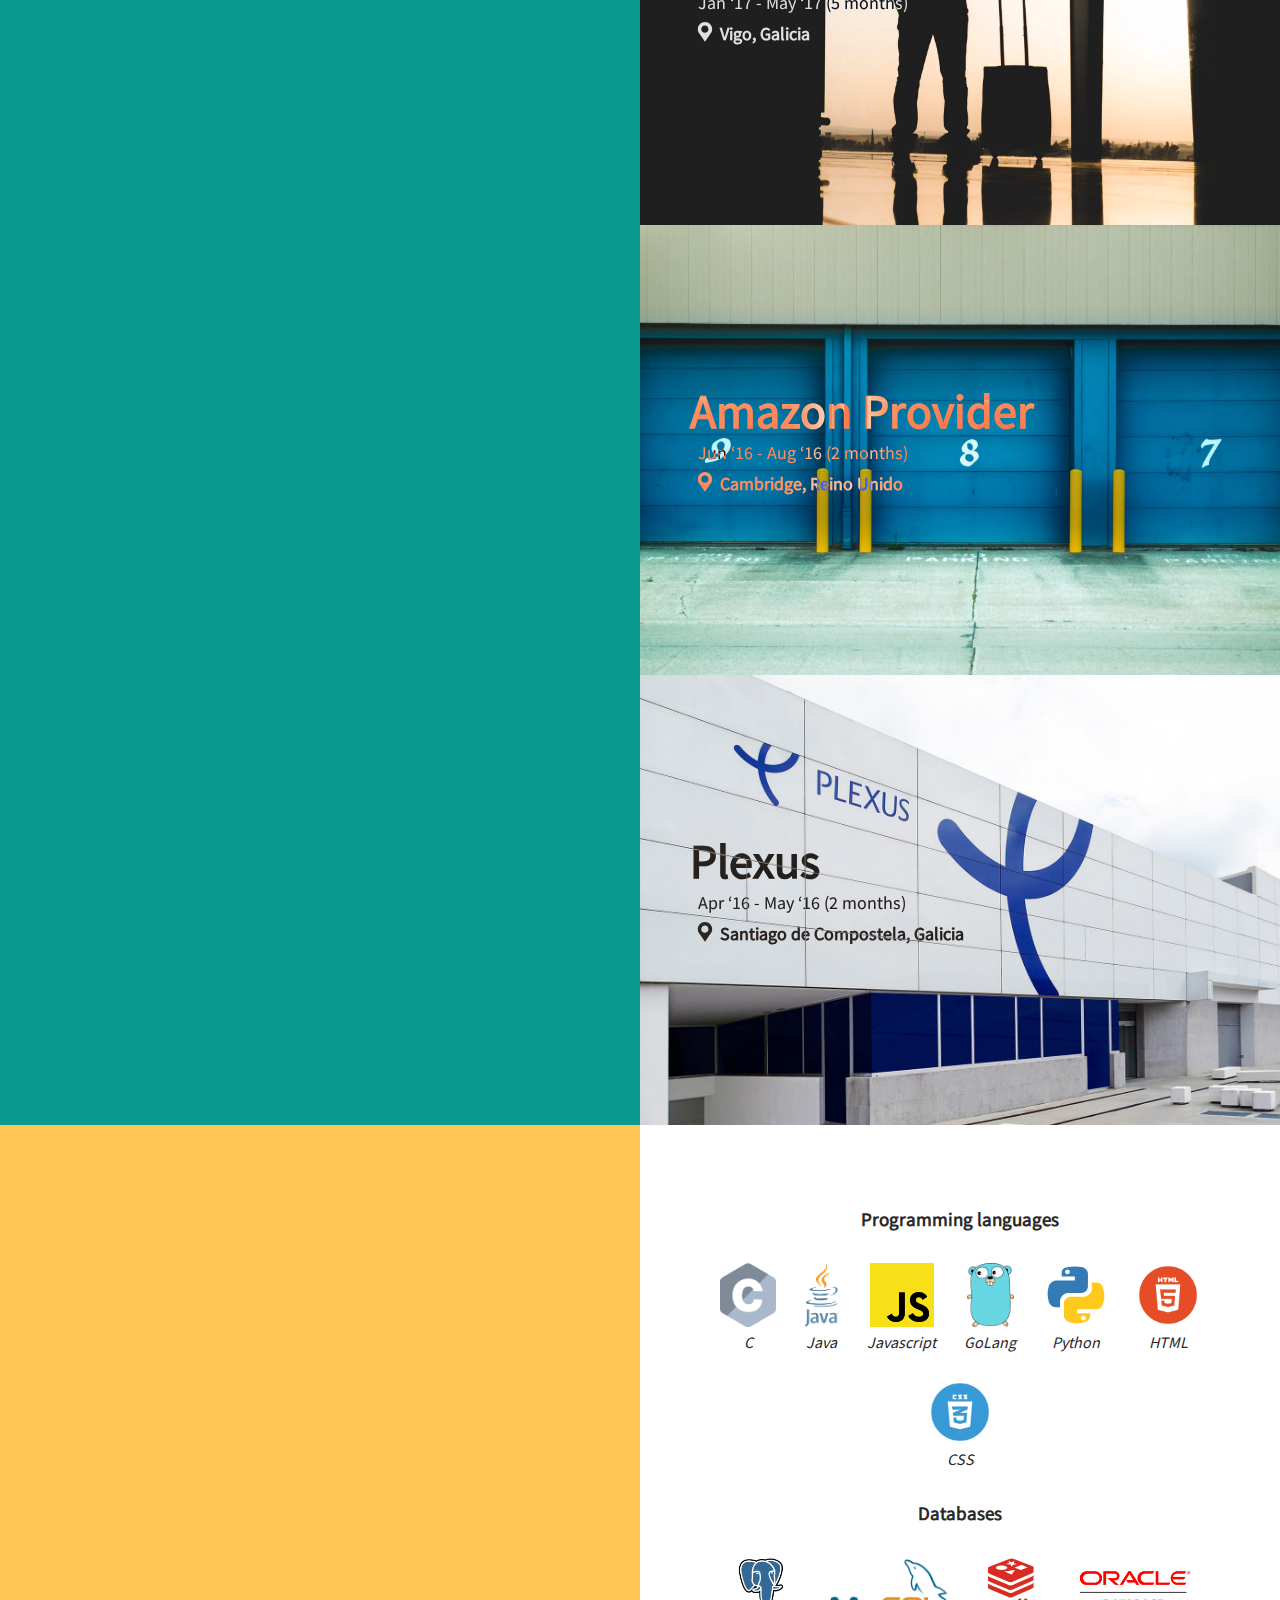
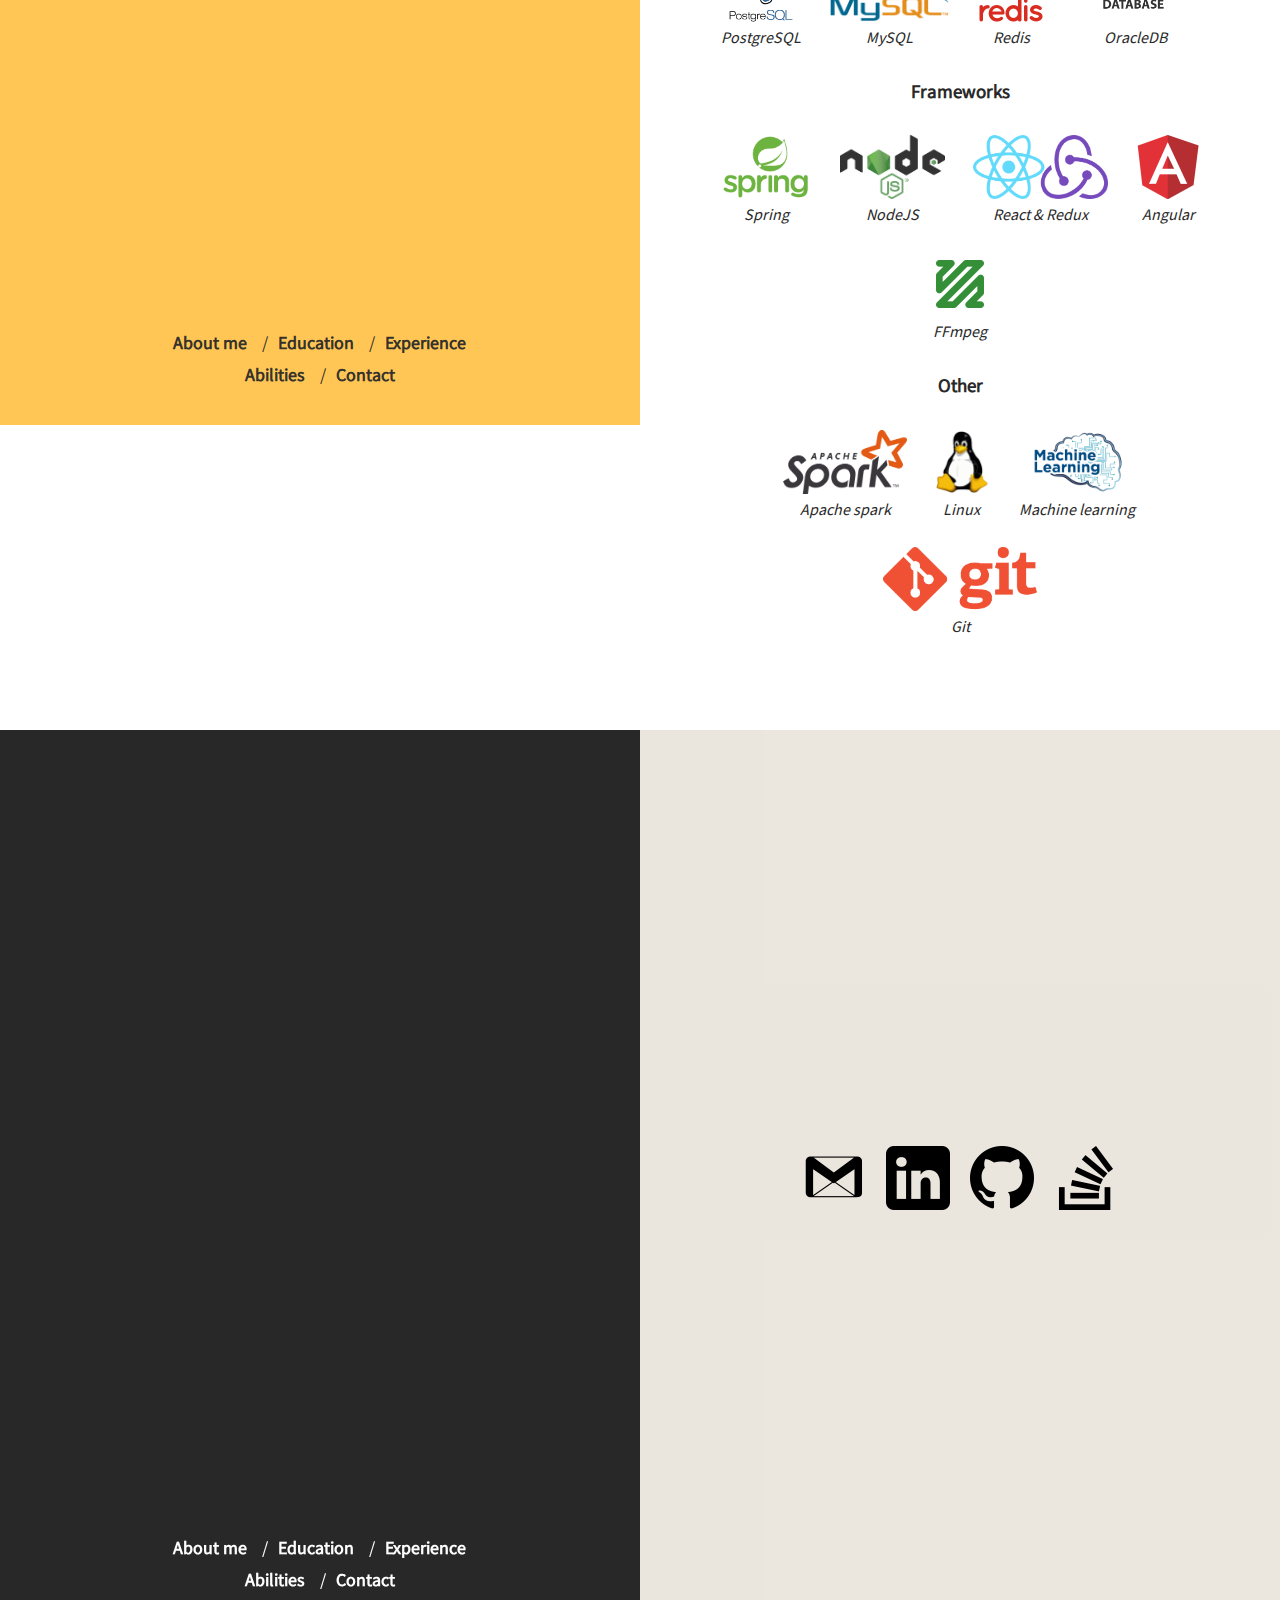
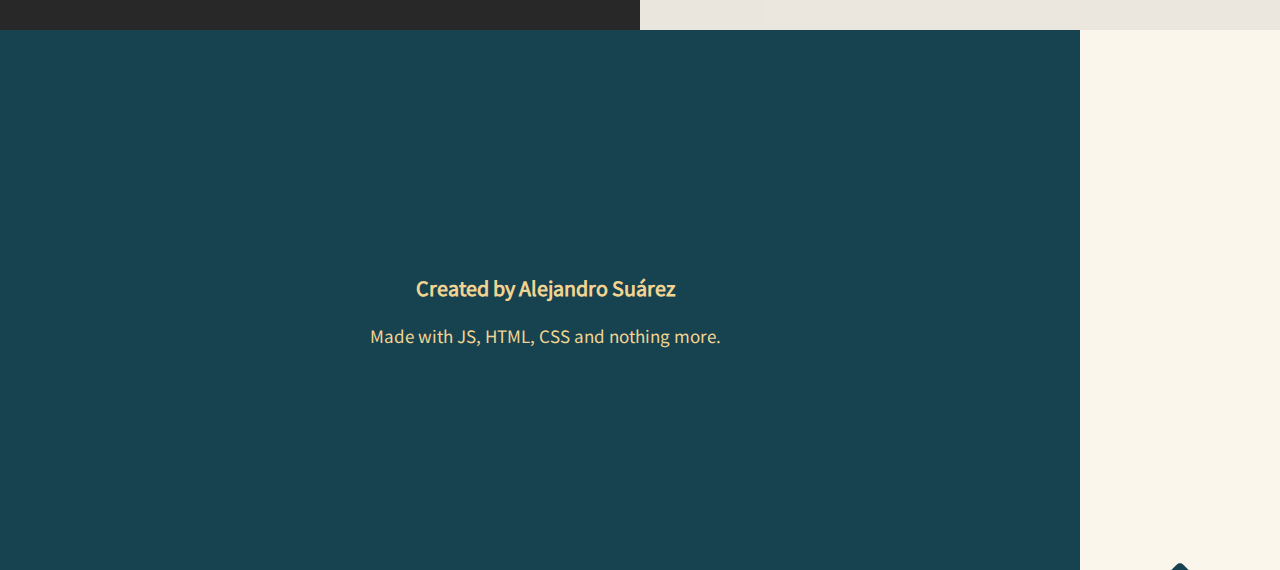
==== commit 6391b53b: "Añadida meta description." ====
--- a/index.html
+++ b/index.html
@@ -1,807 +1,808 @@
-<!DOCTYPE html>
-<html lang="es">
-  <head>
-    <meta charset="utf-8" />
-    <meta http-equiv="X-UA-Compatible" content="IE=edge" />
-    <title>Alejandro Suárez</title>
-    <meta
-      name="viewport"
-      content="width=device-width, initial-scale=1, maximum-scale=1.0, user-scalable=no"
-    />
-    <link
-      rel="preload"
-      href="./webfonts/SourceSans.woff2"
-      as="font"
-      type="font/woff"
-      crossorigin
-    />
-    <link rel="stylesheet" type="text/css" href="css/style.css" />
-    <script src="js/main.js"></script>
-  </head>
-
-  <body>
-    <script>
-      if(!navigator.language.toLocaleLowerCase().startsWith("es")){
-        window.location.replace("./en/index.html");
-      }
-    </script>
-    <section class="wrapper">
-      <header>
-        <img src="./img/loading.jpg" />
-        <video autoplay muted loop id="videoIntro">
-          <source src="./img/intro.webm" type="video/webm" />
-        </video>
-
-        <div class="titulo">
-          <h1>Alejandro Suárez</h1>
-          <h2>Ingeniero Informático.</h2>
-          <h3>
-            "Siempre a mejor"
-          </h3>
-        </div>
-        <nav class="idioma">
-          <ul>
-            <li class="selected">
-              <span>
-                ES
-              </span>
-            </li>
-            <li>
-              <span onclick='window.location.replace("./en/index.html");'>
-                EN
-              </span>
-            </li>
-          </ul>
-        </nav>
-        <nav class="secciones-navegacion">
-          <ul>
-            <li><span>Sobre mi</span></li>
-            <li><span>Estudios</span></li>
-            <li><span>Trabajo</span></li>
-            <li><span>Habilidades</span></li>
-            <li><span>Contacto</span></li>
-          </ul>
-          <div class="load-animation">
-            <div></div>
-            <div></div>
-          </div>
-        </nav>
-      </header>
-
-      <main>
-        <section class="seccion info">
-          <div class="seccion-izquierda">
-            <img src="img/profile.jpg" />
-            <h3 text="Sobre mi">Sobre mi</h3>
-            <nav class="secciones-navegacion"></nav>
-          </div>
-          <div class="seccion-derecha">
-            <div class="seccion-contenido">
-              <h3>
-                Soy un ingeniero informático gallego que se encuentra ahora
-                mismo viviendo en Santiago de Compostela.
-              </h3>
-              <p>
-                Con un máster en Ingeniería Web, 2 años de experiencia como
-                desarrollador FullStack y con capacidad para hablar de forma
-                fluida en idiomas español, inglés y gallego, busco aprender y
-                participar en el desarrollo de proyectos con los que encontrar
-                mis límites y crecer profesionalmente.
-              </p>
-              <h4>
-                Versátil
-              </h4>
-              <p>
-                Donde tengo más experiencia es en el desarrollo FullStack pero también
-                tengo conocimientos en desarrollo a bajo nivel, administración
-                de servidores así como codificación de audio y video. Me gusta
-                experimentar y probar nuevos campos dentro de la informática.
-              </p>
-              <h4>
-                Busco la manera de automatizar las tareas
-              </h4>
-              <p>
-                Las tareas repetitivas son mi peor enemigo y cuando tengo que
-                enfrentarme a ellas siempre buscaré una manera de automatizarlas
-                y evitar a toda costa hacerlas a mano.
-              </p>
-              <h4>
-                Al tanto de las novedades tecnológicas
-              </h4>
-              <p>
-                Me informo habitualmente de las nuevas tecnologías y siempre me
-                pregunto en que proyecto podría emplearlas para tener la
-                oportunidad de aprenderlas, o para solucionar un determinado
-                tipo de escenario.
-              </p>
-              <h4>
-                Trato de encontrar una manera de hacerlo mejor
-              </h4>
-              <p>
-                No me conformo con solucionar el problema y siempre intento
-                buscar la mejor manera de resolverlo.
-              </p>
-              <h3>
-                Motivaciones
-              </h3>
-              <ul>
-                <li>
-                  Un <strong>reto</strong> que me haga plantear muchas
-                  posibilidades para poder resolverlo.
-                </li>
-                <li>
-                  <strong>Entorno cambiante</strong> donde pueda aprender nuevas
-                  tecnologías.
-                </li>
-                <li>
-                  Libertad. <strong>Tener la libertad</strong> para configurar
-                  mi entorno de trabajo y no tener restricciones cuando voy a
-                  resolver un problema me ayuda a
-                  <strong>maximizar la productividad.</strong>
-                </li>
-              </ul>
-
-              <h3>
-                Aficiones
-              </h3>
-
-              <ul>
-                <li>
-                  Pensar
-                </li>
-                <li>
-                  La música
-                </li>
-                <li>
-                  Reparar aparatos electrónicos
-                </li>
-                <li>
-                  Escapar de la rutina
-                </li>
-                <li>
-                  Gimnasio y boxeo
-                </li>
-              </ul>
-            </div>
-          </div>
-        </section>
-        <section class="seccion cronograma">
-          <div class="seccion-izquierda seccion-estudios" style="top: 0px;">
-            <div class="titulo-seccion">
-              <h3 text="Estudios">Estudios</h3>
-              <nav class="secciones-navegacion"></nav>
-            </div>
-          </div>
-
-          <div class="seccion-derecha estudios">
-            <div>
-              <div class="cronograma-elemento">
-                <div class="cronograma-seccion">
-                  <div class="cronograma-contenido">
-                    <div class="texto">
-                      <img
-                        class="cronograma-logo"
-                        src="./img/estudios/logo_cit.png"
-                      />
-                      <h3>
-                        Software Development
-                      </h3>
-                      <div class="cronograma-ubicacion">
-                        Cork Institute of Technology, Irlanda
-                      </div>
-                      <div class="cronograma-fecha">
-                        <div>
-                          2019
-                        </div>
-                      </div>
-                      <p>
-                        Durante mi estancia en el CIT he estudiado en la rama de
-                        desarrollo del software, donde he aprendido a
-                        desarrollar
-                        <strong>aplicaciones web progresivas</strong>, a
-                        analizar datos usando
-                        <strong>Hadoop y Spark</strong> así como a desarrollar
-                        plugins y herramientas para el gestor de contenidos
-                        <strong>Drupal</strong>. En esta etapa también participé
-                        en un <strong>curso de diseño</strong> lo que me
-                        proporcionó unas nociones para mejorar el aspecto visual
-                        de nuevas interfaces de usuario que pudiese desarrollar.
-                        <br /><br />
-                        Gracias a esta oportunidad pude mejorar mi nivel de
-                        <strong>inglés</strong> hasta el nivel de poder
-                        <strong>mantener una conversación</strong> en este
-                        idioma <strong>sin dificultad.</strong>
-                      </p>
-                    </div>
-                  </div>
-                </div>
-              </div>
-              <div class="cronograma-elemento">
-                <div class="cronograma-seccion">
-                  <div class="cronograma-contenido">
-                    <img
-                      class="cronograma-logo"
-                      src="./img/estudios/logo_uniovi.png"
-                    />
-                    <div class="texto">
-                      <h3>Master en Ingeniería Web</h3>
-                      <div class="cronograma-ubicacion">
-                        Universidad de Oviedo
-                      </div>
-                      <div class="cronograma-fecha">
-                        <div class="linea">2017 - 2019</div>
-                      </div>
-                      <p>
-                        El máster en Ingeniería Web me ofreció una formación
-                        transversal dentro de la Ingeniería Informática. Desde
-                        <strong>administración de sistemas</strong> como
-                        administración de servidores web
-                        <strong>Apache y Nginx</strong>,
-                        <strong>recuperación de datos</strong> y
-                        <strong>machine learning</strong> hasta
-                        <strong>frameworks web y patrones de diseño</strong>.
-                        Con esto el máster me proporcionó un amplio abanico de
-                        conocimientos haciéndome una persona
-                        <strong>versátil</strong>
-                        en el ámbito de la informática.
-                      </p>
-                    </div>
-                  </div>
-                </div>
-              </div>
-              <div class="cronograma-elemento">
-                <div class="cronograma-seccion">
-                  <div class="cronograma-contenido">
-                    <img
-                      class="cronograma-logo"
-                      src="./img/estudios/logo_usc.png"
-                    />
-
-                    <div class="texto">
-                      <h3>Grado en ingeniería informática</h3>
-                      <div class="cronograma-ubicacion">
-                        Universidad de Santiago de Compostela
-                      </div>
-                      <div class="cronograma-fecha">
-                        <div class="linea">2012 - 2016</div>
-                      </div>
-                      <p>
-                        Una carrera con una formación mayormente práctica que me
-                        sirvió para establecer las bases de la Ingeniería
-                        Informática. Dentro de las habilidades adquiridas
-                        durante esta etapa he de destacar:
-                        <strong
-                          >resolución de problemas, trabajo en equipo y
-                          organización</strong
-                        >
-                        para afrontar las prácticas que nos proponían.
-                        <br /><br />
-                        Durante la carrera aprendí a programar usando
-                        <strong>C y Java</strong>
-                        como principales lenguajes de programación sobre los
-                        cuáles se han sustentado mis conocimientos.
-                      </p>
-                    </div>
-                  </div>
-                </div>
-              </div>
-            </div>
-          </div>
-        </section>
-
-        <section class="seccion cronograma cronograma-trabajo">
-          <div class="seccion-izquierda seccion-trabajo">
-            <div class="titulo-seccion">
-              <h3 text="Trabajo">Trabajo</h3>
-              <nav class="secciones-navegacion"></nav>
-            </div>
-          </div>
-
-          <div class="seccion-derecha trabajo">
-            <div>
-              <div class="cronograma-elemento">
-                <div class="cronograma-fecha enxine">
-                  <div>Enero de 2019 <span> hasta</span> Julio de 2019</div>
-                </div>
-                <div class="cronograma-seccion">
-                  <div
-                    class="cronograma-contenido-background"
-                    style='background:url("./img/trabajo/enxine.jpg");'
-                  ></div>
-                  <div class="title" style="mix-blend-mode:hard-light;">
-                    <h3>Enxine</h3>
-                    <div class="cronograma-descripcion">
-                      Empresa especializada en IOT
-                    </div>
-                    <div class="cronograma-ubicacion">
-                      Santiago de Compostela, Galicia
-                    </div>
-                    <div class="vermas">Ver mas</div>
-                  </div>
-                </div>
-                <div class="cronograma-contenido">
-                  <div class="texto">
-                    <h3>Sobre la empresa</h3>
-                    <p>
-                      <a href="https://www.enxine.com" target="_blank">
-                        <img src="img/trabajo/logo/enxine.png"
-                      /></a>
-
-                      Enxine es una empresa especializada en
-                      <strong>Internet de las Cosas</strong>. Ofrecen todo tipo
-                      de soluciones hardware o software para controlar y
-                      monitorizar componentes electrónicos a través de internet.
-                    </p>
-                  </div>
-                  <div class="texto">
-                    <h3>Trabajo realizado</h3>
-                    <p>
-                      Dentro de la empresa he participado en el mantenimiento y
-                      desarrollo de nuevas funcionalidades dentro de la parte de
-                      <strong>backend</strong> de un sistema que se encarga del
-                      <strong>control de cargadores de coches eléctricos</strong
-                      >. Este sistema pertenece a Efimob, empresa que
-                      proporciona una red de cargadores para coches eléctricos
-                      en toda España. La monitorización, pago automático de
-                      recargas, mantenimiento y control de estos cargadores son
-                      algunas de las funcionalidades que este sistema incluye y
-                      en las cuales yo participo activamente.
-                    </p>
-                  </div>
-                  <div class="texto">
-                    <h3>Tecnologías usadas</h3>
-                    <ul class="lista-habilidades">
-                      <div>
-                        <img src="img/habilidades/javascript.png" />
-                        <span>Javascript</span>
-                      </div>
-                      <div>
-                        <img src="img/habilidades/nodejs.png" />
-                        <span>NodeJS</span>
-                      </div>
-                      <div>
-                        <img src="img/habilidades/postgresql.png" />
-                        <span>PostgreSQL</span>
-                      </div>
-                      <div>
-                        <img src="img/habilidades/redis.png" />
-                        <span>Redis</span>
-                      </div>
-                    </ul>
-                  </div>
-                </div>
-              </div>
-              <div class="cronograma-elemento">
-                <div class="cronograma-fecha">
-                  <div>Enero de 2019 <span> hasta</span> Julio de 2019</div>
-                </div>
-                <div class="cronograma-seccion">
-                  <div
-                    class="cronograma-contenido-background"
-                    style='background:url("./img/trabajo/overon.jpeg");'
-                  ></div>
-                  <div class="title">
-                    <h3>Overon</h3>
-                    <div class="cronograma-descripcion">
-                      Empresa de telecomunicaciones
-                    </div>
-
-                    <div class="vermas">Ver mas</div>
-                  </div>
-                </div>
-                <div class="cronograma-contenido">
-                  <div class="texto">
-                    <h3>Sobre la empresa</h3>
-                    <p>
-                      <a href="https://www.overon.es" target="_blank">
-                        <img src="img/trabajo/logo/overon.png"
-                      /></a>
-
-                      Empresa multinacional de telecomunicaciones cuya principal
-                      fuente de ingresos es la
-                      <strong>difusión de contenidos multimedia.</strong>
-                    </p>
-                  </div>
-                  <div class="texto">
-                    <h3>Trabajo realizado</h3>
-                    <p>
-                      Durante mi período en Overon me encargué del desarrollo de
-                      un <strong>transcodificador</strong> que tenía la misión
-                      de transformar una señal de video/audio y subtítulos desde
-                      cualquier formato u origen a un formato que pueda ser
-                      interpretado por cualquier navegador web. Junto con el
-                      transcodificador también cree un
-                      <strong>reproductor web</strong> a medida para la empresa.
-                    </p>
-                  </div>
-                  <div class="texto">
-                    <h3>Tecnologías usadas</h3>
-                    <ul class="lista-habilidades">
-                      <div>
-                        <img src="img/habilidades/golang.png" />
-                        <span>GoLang</span>
-                      </div>
-                      <div>
-                        <img src="img/habilidades/ffmpeg.png" />
-                        <span>FFmpeg</span>
-                      </div>
-                      <div>
-                        <img src="img/habilidades/javascript.png" />
-                        <span>Javascript</span>
-                      </div>
-                    </ul>
-                  </div>
-                </div>
-              </div>
-              <div class="cronograma-elemento">
-                <div class="cronograma-fecha">
-                  <div>Enero de 2019 <span> hasta</span> Julio de 2019</div>
-                </div>
-                <div class="cronograma-seccion">
-                  <div
-                    class="cronograma-contenido-background"
-                    style='background:url("./img/trabajo/connectors.jpeg");'
-                  ></div>
-                  <div class="title">
-                    <h3>Connectors</h3>
-                    <div class="cronograma-descripcion">
-                      Empresa de movilidad al extranjero
-                    </div>
-                    <div class="cronograma-ubicacion">
-                      Vigo, Galicia
-                    </div>
-                    <div class="vermas">Ver mas</div>
-                  </div>
-                </div>
-                <div class="cronograma-contenido">
-                  <div class="texto">
-                    <h3>Sobre la empresa</h3>
-                    <p>
-                      <a href="https://connectors-plus.com/" target="_blank">
-                        <img src="img/trabajo/logo/connectors.jpg"
-                      /></a>
-                      <strong>Agencia de movilidad internacional</strong> que
-                      facilita experiencias en el extranjero con el fin de
-                      mejorar las capacidades lingüísticas y formativas de las
-                      personas.
-                    </p>
-                  </div>
-                  <div class="texto">
-                    <h3>Trabajo realizado</h3>
-                    <p>
-                      Desarrollé una
-                      <strong>red social multiplataforma</strong> que fomenta
-                      las relaciones entre los clientes adscritos a los
-                      programas de movilidad asi como la comunicación entre la
-                      empresa y sus clientes. Entre algunas de las
-                      funcionalidades de la red social se incluye la subida y
-                      gestión de imágenes, creación de grupos, gestión de roles,
-                      permisos, usuarios y chats grupales.
-                    </p>
-                  </div>
-                  <div class="texto">
-                    <h3>Tecnologías usadas</h3>
-                    <ul class="lista-habilidades">
-                      <div>
-                        <img src="img/habilidades/react-redux.png" />
-                        <span>React & Redux</span>
-                      </div>
-                      <div>
-                        <img src="img/habilidades/spring-framework.png" />
-                        <span>Spring</span>
-                      </div>
-                      <div>
-                        <img src="img/habilidades/postgresql.png" />
-                        <span>PostgreSQL</span>
-                      </div>
-                    </ul>
-                  </div>
-                </div>
-              </div>
-              <div class="cronograma-elemento">
-                <div class="cronograma-fecha">
-                  <div>Enero de 2019 <span> hasta</span> Julio de 2019</div>
-                </div>
-                <div class="cronograma-seccion">
-                  <div
-                    class="cronograma-contenido-background"
-                    style='background:url("./img/trabajo/almacen.jpeg");'
-                  ></div>
-                  <div class="title">
-                    <h3>Amazon Provider</h3>
-
-                    <div class="cronograma-ubicacion">
-                      Cambridge, Reino Unido
-                    </div>
-                    <div class="vermas">Ver mas</div>
-                  </div>
-                </div>
-                <div class="cronograma-contenido">
-                  <div class="texto">
-                    <h3>Sobre la empresa</h3>
-                    <p>
-                      Durante mi estancia en Reino Unido he trabajado para un
-                      pequeño proveedor de Amazon.
-                    </p>
-                  </div>
-                  <div class="texto">
-                    <h3>Trabajo realizado</h3>
-                    <p>
-                      El trabajo que hice fue el de crear un software cuyo
-                      objetivo era la
-                      <strong>automatización de procesos</strong> como llevar un
-                      registro de los productos y su stock, los pedidos y la
-                      generación e impresión de las etiquetas de envío. La
-                      visualización de los registros y ejecución de las tareas
-                      podían realizarse a través de la interacción con una
-                      interfaz gráfica.
-                    </p>
-                  </div>
-                  <div class="texto">
-                    <h3>Tecnologías usadas</h3>
-                    <ul class="lista-habilidades">
-                      <div>
-                        <img src="img/habilidades/java.png" />
-                        <span>Java</span>
-                      </div>
-                      <div>
-                        <img src="img/habilidades/postgresql.png" />
-                        <span>PostgreSQL</span>
-                      </div>
-                    </ul>
-                  </div>
-                </div>
-              </div>
-
-              <div class="cronograma-elemento">
-                <div class="cronograma-fecha">
-                  <div>Enero de 2019 <span> hasta</span> Julio de 2019</div>
-                </div>
-                <div class="cronograma-seccion">
-                  <div
-                    class="cronograma-contenido-background"
-                    style='background:url("./img/trabajo/plexus.jpg");'
-                  ></div>
-                  <div class="title">
-                    <h3>Plexus</h3>
-                    <div class="cronograma-descripcion">
-                      Empresa de software
-                    </div>
-                    <div class="cronograma-ubicacion">
-                      Santiago de Compostela, Galicia
-                    </div>
-                    <div class="vermas">Ver mas</div>
-                  </div>
-                </div>
-                <div class="cronograma-contenido">
-                  <div class="texto">
-                    <h3>Sobre la empresa</h3>
-                    <p>
-                      <a
-                        href="https://www.tecnologiasplexus.com/"
-                        target="_blank"
-                      >
-                        <img src="img/trabajo/logo/Plexus.png"
-                      /></a>
-                      Empresa internacional de consultaría software
-                    </p>
-                  </div>
-                  <div class="texto">
-                    <h3>Trabajo realizado</h3>
-                    <p>
-                      Participé en el desarrollo de un
-                      <strong
-                        >sistema de ingesta de datos y su procesado</strong
-                      >
-                      para la muestra de estadísticas sobre ciertos parámetros
-                      como puede ser el sexo, edad, localidad.. de gente que
-                      realiza conexiones desde diferentes plataformas. Participé
-                      en la
-                      <strong
-                        >refactorización de una base de datos y el sistema
-                        asociado</strong
-                      >
-                      encargado de realizar la gestión de usuarios para
-                      distintas aplicaciones haciendo uso de servicios Web REST
-                    </p>
-                  </div>
-                  <div class="texto">
-                    <h3>Tecnologías usadas</h3>
-                    <ul class="lista-habilidades">
-                      <div>
-                        <img src="img/habilidades/java.png" />
-                        <span>Java</span>
-                      </div>
-                      <div>
-                        <img src="img/habilidades/mysql.png" />
-                        <span>MySQL</span>
-                      </div>
-                    </ul>
-                  </div>
-                </div>
-              </div>
-            </div>
-          </div>
-        </section>
-
-        <section class="seccion habilidades">
-          <div class="seccion-izquierda">
-            <h3 text="Habilidades">Habilidades</h3>
-            <nav class="secciones-navegacion"></nav>
-          </div>
-          <div class="seccion-derecha">
-            <div class="seccion-contenido">
-              <h3>Lenguajes de programación</h3>
-              <ul class="lista-habilidades">
-                <div>
-                  <img src="img/habilidades/c.png" />
-                  <span>C</span>
-                </div>
-                <div>
-                  <img src="img/habilidades/java.png" />
-                  <span>Java</span>
-                </div>
-                <div>
-                  <img src="img/habilidades/javascript.png" />
-                  <span>Javascript</span>
-                </div>
-                <div>
-                  <img src="img/habilidades/golang.png" />
-                  <span>GoLang</span>
-                </div>
-                <div>
-                  <img src="img/habilidades/python.svg" />
-                  <span>Python</span>
-                </div>
-                <div>
-                  <img src="img/habilidades/html.png" />
-                  <span>HTML</span>
-                </div>
-                <div>
-                  <img src="img/habilidades/css.png" />
-                  <span>CSS</span>
-                </div>
-              </ul>
-
-              <h3>Bases de datos</h3>
-              <ul class="lista-habilidades">
-                <div>
-                  <img src="img/habilidades/postgresql.png" />
-                  <span>PostgreSQL</span>
-                </div>
-
-                <div>
-                  <img src="img/habilidades/mysql.png" />
-                  <span>MySQL</span>
-                </div>
-                <div>
-                  <img src="img/habilidades/redis.png" />
-                  <span>Redis</span>
-                </div>
-                <div>
-                  <img src="img/habilidades/oracle.png" />
-                  <span>OracleDB</span>
-                </div>
-              </ul>
-              <h3>Frameworks</h3>
-              <ul class="lista-habilidades">
-                <div>
-                  <img src="img/habilidades/spring-framework.png" />
-                  <span>Spring</span>
-                </div>
-                <div>
-                  <img src="img/habilidades/nodejs.png" />
-                  <span>NodeJS</span>
-                </div>
-                <div>
-                  <img src="img/habilidades/react-redux.png" />
-                  <span>React & Redux</span>
-                </div>
-                <div>
-                  <img src="img/habilidades/angular2.png" />
-                  <span>Angular</span>
-                </div>
-                <div>
-                  <img src="img/habilidades/ffmpeg.png" />
-                  <span>FFmpeg</span>
-                </div>
-              </ul>
-              <h3>Otros conocimientos</h3>
-              <ul class="lista-habilidades">
-                <div>
-                  <img src="img/habilidades/spark.png" />
-                  <span>Apache spark</span>
-                </div>
-                <div>
-                  <img src="img/habilidades/linux.png" />
-                  <span>Linux</span>
-                </div>
-                <div>
-                  <img src="img/habilidades/machine-learning.png" />
-                  <span>Machine learning</span>
-                </div>
-                <div>
-                  <img src="img/habilidades/git.png" />
-                  <span>Git</span>
-                </div>
-              </ul>
-              <!-- <h3>Idiomas hablados</h3> -->
-              <!-- <ul class="lista-habilidades">
-                <div>
-                  <img src="img/habilidades/spanish.png">
-                  <span>Español</span>
-                </div>
-                <div>
-                  <img src="img/habilidades/english.png">
-                  <span>Ingles</span>
-                </div>
-                <div>
-                  <img src="img/habilidades/galician.gif">
-                  <span>Gallego</span>
-                </div>
-              
-              </ul> -->
-            </div>
-          </div>
-        </section>
-        <section class="seccion contacto">
-          <div class="seccion-izquierda">
-            <h3 text="Contacto">Contacto</h3>
-            <nav class="secciones-navegacion"></nav>
-          </div>
-          <div class="seccion-derecha">
-            <div class="seccion-contenido">
-              <ul>
-                <li>
-                  <a href="mailto:alexsuarez@protonmail.com" target="_blank">
-                    <img src="./img/contacto/gmail.png" />
-                  </a>
-                </li>
-                <li>
-                  <a
-                    href="https://www.linkedin.com/in/alejandro-suárez-430986b4"
-                    target="_blank"
-                  >
-                    <img src="./img/contacto/linkedin.png" />
-                  </a>
-                </li>
-                <li>
-                  <a href="https://github.com/AlexSua" target="_blank">
-                    <img src="./img/contacto/github.png" />
-                  </a>
-                </li>
-                <li>
-                  <a
-                    href="https://stackoverflow.com/users/10006284/alexsua"
-                    target="_blank"
-                    ><img src="./img/contacto/stackoverflow.png"
-                  /></a>
-                </li>
-              </ul>
-            </div>
-          </div>
-        </section>
-      </main>
-
-      <footer>
-        <div>
-          <div class="creador">
-            <h3>
-              Creado por Alejandro Suárez
-            </h3>
-
-            <div>
-              Hecho con puro JS, HTML, CSS y nada más.
-            </div>
-          </div>
-
-          <div>
-            <div class="arriba">
-              <img src="./img/Arrow.svg" />
-            </div>
-          </div>
-        </div>
-      </footer>
-    </section>
-  </body>
-</html>
+<!DOCTYPE html>
+<html lang="es">
+  <head>
+    <meta charset="utf-8" />
+    <meta http-equiv="X-UA-Compatible" content="IE=edge" />
+    <title>Alejandro Suárez</title>
+    <meta name="description" content="Ingeniero informático.">
+    <meta
+      name="viewport"
+      content="width=device-width, initial-scale=1, maximum-scale=1.0, user-scalable=no"
+    />
+    <link
+      rel="preload"
+      href="./webfonts/SourceSans.woff2"
+      as="font"
+      type="font/woff"
+      crossorigin
+    />
+    <link rel="stylesheet" type="text/css" href="css/style.css" />
+    <script src="js/main.js"></script>
+  </head>
+
+  <body>
+    <script>
+      if(!navigator.language.toLocaleLowerCase().startsWith("es")){
+        window.location.replace("./en/index.html");
+      }
+    </script>
+    <section class="wrapper">
+      <header>
+        <img src="./img/loading.jpg" />
+        <video autoplay muted loop id="videoIntro">
+          <source src="./img/intro.webm" type="video/webm" />
+        </video>
+
+        <div class="titulo">
+          <h1>Alejandro Suárez</h1>
+          <h2>Ingeniero Informático.</h2>
+          <h3>
+            "Siempre a mejor"
+          </h3>
+        </div>
+        <nav class="idioma">
+          <ul>
+            <li class="selected">
+              <span>
+                ES
+              </span>
+            </li>
+            <li>
+              <span onclick='window.location.replace("./en/index.html");'>
+                EN
+              </span>
+            </li>
+          </ul>
+        </nav>
+        <nav class="secciones-navegacion">
+          <ul>
+            <li><span>Sobre mi</span></li>
+            <li><span>Estudios</span></li>
+            <li><span>Trabajo</span></li>
+            <li><span>Habilidades</span></li>
+            <li><span>Contacto</span></li>
+          </ul>
+          <div class="load-animation">
+            <div></div>
+            <div></div>
+          </div>
+        </nav>
+      </header>
+
+      <main>
+        <section class="seccion info">
+          <div class="seccion-izquierda">
+            <img src="img/profile.jpg" />
+            <h3 text="Sobre mi">Sobre mi</h3>
+            <nav class="secciones-navegacion"></nav>
+          </div>
+          <div class="seccion-derecha">
+            <div class="seccion-contenido">
+              <h3>
+                Soy un ingeniero informático gallego que se encuentra ahora
+                mismo viviendo en Santiago de Compostela.
+              </h3>
+              <p>
+                Con un máster en Ingeniería Web, 2 años de experiencia como
+                desarrollador FullStack y con capacidad para hablar de forma
+                fluida en idiomas español, inglés y gallego, busco aprender y
+                participar en el desarrollo de proyectos con los que encontrar
+                mis límites y crecer profesionalmente.
+              </p>
+              <h4>
+                Versátil
+              </h4>
+              <p>
+                Donde tengo más experiencia es en el desarrollo FullStack pero también
+                tengo conocimientos en desarrollo a bajo nivel, administración
+                de servidores así como codificación de audio y video. Me gusta
+                experimentar y probar nuevos campos dentro de la informática.
+              </p>
+              <h4>
+                Busco la manera de automatizar las tareas
+              </h4>
+              <p>
+                Las tareas repetitivas son mi peor enemigo y cuando tengo que
+                enfrentarme a ellas siempre buscaré una manera de automatizarlas
+                y evitar a toda costa hacerlas a mano.
+              </p>
+              <h4>
+                Al tanto de las novedades tecnológicas
+              </h4>
+              <p>
+                Me informo habitualmente de las nuevas tecnologías y siempre me
+                pregunto en que proyecto podría emplearlas para tener la
+                oportunidad de aprenderlas, o para solucionar un determinado
+                tipo de escenario.
+              </p>
+              <h4>
+                Trato de encontrar una manera de hacerlo mejor
+              </h4>
+              <p>
+                No me conformo con solucionar el problema y siempre intento
+                buscar la mejor manera de resolverlo.
+              </p>
+              <h3>
+                Motivaciones
+              </h3>
+              <ul>
+                <li>
+                  Un <strong>reto</strong> que me haga plantear muchas
+                  posibilidades para poder resolverlo.
+                </li>
+                <li>
+                  <strong>Entorno cambiante</strong> donde pueda aprender nuevas
+                  tecnologías.
+                </li>
+                <li>
+                  Libertad. <strong>Tener la libertad</strong> para configurar
+                  mi entorno de trabajo y no tener restricciones cuando voy a
+                  resolver un problema me ayuda a
+                  <strong>maximizar la productividad.</strong>
+                </li>
+              </ul>
+
+              <h3>
+                Aficiones
+              </h3>
+
+              <ul>
+                <li>
+                  Pensar
+                </li>
+                <li>
+                  La música
+                </li>
+                <li>
+                  Reparar aparatos electrónicos
+                </li>
+                <li>
+                  Escapar de la rutina
+                </li>
+                <li>
+                  Gimnasio y boxeo
+                </li>
+              </ul>
+            </div>
+          </div>
+        </section>
+        <section class="seccion cronograma">
+          <div class="seccion-izquierda seccion-estudios" style="top: 0px;">
+            <div class="titulo-seccion">
+              <h3 text="Estudios">Estudios</h3>
+              <nav class="secciones-navegacion"></nav>
+            </div>
+          </div>
+
+          <div class="seccion-derecha estudios">
+            <div>
+              <div class="cronograma-elemento">
+                <div class="cronograma-seccion">
+                  <div class="cronograma-contenido">
+                    <div class="texto">
+                      <img
+                        class="cronograma-logo"
+                        src="./img/estudios/logo_cit.png"
+                      />
+                      <h3>
+                        Software Development
+                      </h3>
+                      <div class="cronograma-ubicacion">
+                        Cork Institute of Technology, Irlanda
+                      </div>
+                      <div class="cronograma-fecha">
+                        <div>
+                          2019
+                        </div>
+                      </div>
+                      <p>
+                        Durante mi estancia en el CIT he estudiado en la rama de
+                        desarrollo del software, donde he aprendido a
+                        desarrollar
+                        <strong>aplicaciones web progresivas</strong>, a
+                        analizar datos usando
+                        <strong>Hadoop y Spark</strong> así como a desarrollar
+                        plugins y herramientas para el gestor de contenidos
+                        <strong>Drupal</strong>. En esta etapa también participé
+                        en un <strong>curso de diseño</strong> lo que me
+                        proporcionó unas nociones para mejorar el aspecto visual
+                        de nuevas interfaces de usuario que pudiese desarrollar.
+                        <br /><br />
+                        Gracias a esta oportunidad pude mejorar mi nivel de
+                        <strong>inglés</strong> hasta el nivel de poder
+                        <strong>mantener una conversación</strong> en este
+                        idioma <strong>sin dificultad.</strong>
+                      </p>
+                    </div>
+                  </div>
+                </div>
+              </div>
+              <div class="cronograma-elemento">
+                <div class="cronograma-seccion">
+                  <div class="cronograma-contenido">
+                    <img
+                      class="cronograma-logo"
+                      src="./img/estudios/logo_uniovi.png"
+                    />
+                    <div class="texto">
+                      <h3>Master en Ingeniería Web</h3>
+                      <div class="cronograma-ubicacion">
+                        Universidad de Oviedo
+                      </div>
+                      <div class="cronograma-fecha">
+                        <div class="linea">2017 - 2019</div>
+                      </div>
+                      <p>
+                        El máster en Ingeniería Web me ofreció una formación
+                        transversal dentro de la Ingeniería Informática. Desde
+                        <strong>administración de sistemas</strong> como
+                        administración de servidores web
+                        <strong>Apache y Nginx</strong>,
+                        <strong>recuperación de datos</strong> y
+                        <strong>machine learning</strong> hasta
+                        <strong>frameworks web y patrones de diseño</strong>.
+                        Con esto el máster me proporcionó un amplio abanico de
+                        conocimientos haciéndome una persona
+                        <strong>versátil</strong>
+                        en el ámbito de la informática.
+                      </p>
+                    </div>
+                  </div>
+                </div>
+              </div>
+              <div class="cronograma-elemento">
+                <div class="cronograma-seccion">
+                  <div class="cronograma-contenido">
+                    <img
+                      class="cronograma-logo"
+                      src="./img/estudios/logo_usc.png"
+                    />
+
+                    <div class="texto">
+                      <h3>Grado en ingeniería informática</h3>
+                      <div class="cronograma-ubicacion">
+                        Universidad de Santiago de Compostela
+                      </div>
+                      <div class="cronograma-fecha">
+                        <div class="linea">2012 - 2016</div>
+                      </div>
+                      <p>
+                        Una carrera con una formación mayormente práctica que me
+                        sirvió para establecer las bases de la Ingeniería
+                        Informática. Dentro de las habilidades adquiridas
+                        durante esta etapa he de destacar:
+                        <strong
+                          >resolución de problemas, trabajo en equipo y
+                          organización</strong
+                        >
+                        para afrontar las prácticas que nos proponían.
+                        <br /><br />
+                        Durante la carrera aprendí a programar usando
+                        <strong>C y Java</strong>
+                        como principales lenguajes de programación sobre los
+                        cuáles se han sustentado mis conocimientos.
+                      </p>
+                    </div>
+                  </div>
+                </div>
+              </div>
+            </div>
+          </div>
+        </section>
+
+        <section class="seccion cronograma cronograma-trabajo">
+          <div class="seccion-izquierda seccion-trabajo">
+            <div class="titulo-seccion">
+              <h3 text="Trabajo">Trabajo</h3>
+              <nav class="secciones-navegacion"></nav>
+            </div>
+          </div>
+
+          <div class="seccion-derecha trabajo">
+            <div>
+              <div class="cronograma-elemento">
+                <div class="cronograma-fecha enxine">
+                  <div>Enero de 2019 <span> hasta</span> Julio de 2019</div>
+                </div>
+                <div class="cronograma-seccion">
+                  <div
+                    class="cronograma-contenido-background"
+                    style='background:url("./img/trabajo/enxine.jpg");'
+                  ></div>
+                  <div class="title" style="mix-blend-mode:hard-light;">
+                    <h3>Enxine</h3>
+                    <div class="cronograma-descripcion">
+                      Empresa especializada en IOT
+                    </div>
+                    <div class="cronograma-ubicacion">
+                      Santiago de Compostela, Galicia
+                    </div>
+                    <div class="vermas">Ver mas</div>
+                  </div>
+                </div>
+                <div class="cronograma-contenido">
+                  <div class="texto">
+                    <h3>Sobre la empresa</h3>
+                    <p>
+                      <a href="https://www.enxine.com" target="_blank">
+                        <img src="img/trabajo/logo/enxine.png"
+                      /></a>
+
+                      Enxine es una empresa especializada en
+                      <strong>Internet de las Cosas</strong>. Ofrecen todo tipo
+                      de soluciones hardware o software para controlar y
+                      monitorizar componentes electrónicos a través de internet.
+                    </p>
+                  </div>
+                  <div class="texto">
+                    <h3>Trabajo realizado</h3>
+                    <p>
+                      Dentro de la empresa he participado en el mantenimiento y
+                      desarrollo de nuevas funcionalidades dentro de la parte de
+                      <strong>backend</strong> de un sistema que se encarga del
+                      <strong>control de cargadores de coches eléctricos</strong
+                      >. Este sistema pertenece a Efimob, empresa que
+                      proporciona una red de cargadores para coches eléctricos
+                      en toda España. La monitorización, pago automático de
+                      recargas, mantenimiento y control de estos cargadores son
+                      algunas de las funcionalidades que este sistema incluye y
+                      en las cuales yo participo activamente.
+                    </p>
+                  </div>
+                  <div class="texto">
+                    <h3>Tecnologías usadas</h3>
+                    <ul class="lista-habilidades">
+                      <div>
+                        <img src="img/habilidades/javascript.png" />
+                        <span>Javascript</span>
+                      </div>
+                      <div>
+                        <img src="img/habilidades/nodejs.png" />
+                        <span>NodeJS</span>
+                      </div>
+                      <div>
+                        <img src="img/habilidades/postgresql.png" />
+                        <span>PostgreSQL</span>
+                      </div>
+                      <div>
+                        <img src="img/habilidades/redis.png" />
+                        <span>Redis</span>
+                      </div>
+                    </ul>
+                  </div>
+                </div>
+              </div>
+              <div class="cronograma-elemento">
+                <div class="cronograma-fecha">
+                  <div>Enero de 2019 <span> hasta</span> Julio de 2019</div>
+                </div>
+                <div class="cronograma-seccion">
+                  <div
+                    class="cronograma-contenido-background"
+                    style='background:url("./img/trabajo/overon.jpeg");'
+                  ></div>
+                  <div class="title">
+                    <h3>Overon</h3>
+                    <div class="cronograma-descripcion">
+                      Empresa de telecomunicaciones
+                    </div>
+
+                    <div class="vermas">Ver mas</div>
+                  </div>
+                </div>
+                <div class="cronograma-contenido">
+                  <div class="texto">
+                    <h3>Sobre la empresa</h3>
+                    <p>
+                      <a href="https://www.overon.es" target="_blank">
+                        <img src="img/trabajo/logo/overon.png"
+                      /></a>
+
+                      Empresa multinacional de telecomunicaciones cuya principal
+                      fuente de ingresos es la
+                      <strong>difusión de contenidos multimedia.</strong>
+                    </p>
+                  </div>
+                  <div class="texto">
+                    <h3>Trabajo realizado</h3>
+                    <p>
+                      Durante mi período en Overon me encargué del desarrollo de
+                      un <strong>transcodificador</strong> que tenía la misión
+                      de transformar una señal de video/audio y subtítulos desde
+                      cualquier formato u origen a un formato que pueda ser
+                      interpretado por cualquier navegador web. Junto con el
+                      transcodificador también cree un
+                      <strong>reproductor web</strong> a medida para la empresa.
+                    </p>
+                  </div>
+                  <div class="texto">
+                    <h3>Tecnologías usadas</h3>
+                    <ul class="lista-habilidades">
+                      <div>
+                        <img src="img/habilidades/golang.png" />
+                        <span>GoLang</span>
+                      </div>
+                      <div>
+                        <img src="img/habilidades/ffmpeg.png" />
+                        <span>FFmpeg</span>
+                      </div>
+                      <div>
+                        <img src="img/habilidades/javascript.png" />
+                        <span>Javascript</span>
+                      </div>
+                    </ul>
+                  </div>
+                </div>
+              </div>
+              <div class="cronograma-elemento">
+                <div class="cronograma-fecha">
+                  <div>Enero de 2019 <span> hasta</span> Julio de 2019</div>
+                </div>
+                <div class="cronograma-seccion">
+                  <div
+                    class="cronograma-contenido-background"
+                    style='background:url("./img/trabajo/connectors.jpeg");'
+                  ></div>
+                  <div class="title">
+                    <h3>Connectors</h3>
+                    <div class="cronograma-descripcion">
+                      Empresa de movilidad al extranjero
+                    </div>
+                    <div class="cronograma-ubicacion">
+                      Vigo, Galicia
+                    </div>
+                    <div class="vermas">Ver mas</div>
+                  </div>
+                </div>
+                <div class="cronograma-contenido">
+                  <div class="texto">
+                    <h3>Sobre la empresa</h3>
+                    <p>
+                      <a href="https://connectors-plus.com/" target="_blank">
+                        <img src="img/trabajo/logo/connectors.jpg"
+                      /></a>
+                      <strong>Agencia de movilidad internacional</strong> que
+                      facilita experiencias en el extranjero con el fin de
+                      mejorar las capacidades lingüísticas y formativas de las
+                      personas.
+                    </p>
+                  </div>
+                  <div class="texto">
+                    <h3>Trabajo realizado</h3>
+                    <p>
+                      Desarrollé una
+                      <strong>red social multiplataforma</strong> que fomenta
+                      las relaciones entre los clientes adscritos a los
+                      programas de movilidad asi como la comunicación entre la
+                      empresa y sus clientes. Entre algunas de las
+                      funcionalidades de la red social se incluye la subida y
+                      gestión de imágenes, creación de grupos, gestión de roles,
+                      permisos, usuarios y chats grupales.
+                    </p>
+                  </div>
+                  <div class="texto">
+                    <h3>Tecnologías usadas</h3>
+                    <ul class="lista-habilidades">
+                      <div>
+                        <img src="img/habilidades/react-redux.png" />
+                        <span>React & Redux</span>
+                      </div>
+                      <div>
+                        <img src="img/habilidades/spring-framework.png" />
+                        <span>Spring</span>
+                      </div>
+                      <div>
+                        <img src="img/habilidades/postgresql.png" />
+                        <span>PostgreSQL</span>
+                      </div>
+                    </ul>
+                  </div>
+                </div>
+              </div>
+              <div class="cronograma-elemento">
+                <div class="cronograma-fecha">
+                  <div>Enero de 2019 <span> hasta</span> Julio de 2019</div>
+                </div>
+                <div class="cronograma-seccion">
+                  <div
+                    class="cronograma-contenido-background"
+                    style='background:url("./img/trabajo/almacen.jpeg");'
+                  ></div>
+                  <div class="title">
+                    <h3>Amazon Provider</h3>
+
+                    <div class="cronograma-ubicacion">
+                      Cambridge, Reino Unido
+                    </div>
+                    <div class="vermas">Ver mas</div>
+                  </div>
+                </div>
+                <div class="cronograma-contenido">
+                  <div class="texto">
+                    <h3>Sobre la empresa</h3>
+                    <p>
+                      Durante mi estancia en Reino Unido he trabajado para un
+                      pequeño proveedor de Amazon.
+                    </p>
+                  </div>
+                  <div class="texto">
+                    <h3>Trabajo realizado</h3>
+                    <p>
+                      El trabajo que hice fue el de crear un software cuyo
+                      objetivo era la
+                      <strong>automatización de procesos</strong> como llevar un
+                      registro de los productos y su stock, los pedidos y la
+                      generación e impresión de las etiquetas de envío. La
+                      visualización de los registros y ejecución de las tareas
+                      podían realizarse a través de la interacción con una
+                      interfaz gráfica.
+                    </p>
+                  </div>
+                  <div class="texto">
+                    <h3>Tecnologías usadas</h3>
+                    <ul class="lista-habilidades">
+                      <div>
+                        <img src="img/habilidades/java.png" />
+                        <span>Java</span>
+                      </div>
+                      <div>
+                        <img src="img/habilidades/postgresql.png" />
+                        <span>PostgreSQL</span>
+                      </div>
+                    </ul>
+                  </div>
+                </div>
+              </div>
+
+              <div class="cronograma-elemento">
+                <div class="cronograma-fecha">
+                  <div>Enero de 2019 <span> hasta</span> Julio de 2019</div>
+                </div>
+                <div class="cronograma-seccion">
+                  <div
+                    class="cronograma-contenido-background"
+                    style='background:url("./img/trabajo/plexus.jpg");'
+                  ></div>
+                  <div class="title">
+                    <h3>Plexus</h3>
+                    <div class="cronograma-descripcion">
+                      Empresa de software
+                    </div>
+                    <div class="cronograma-ubicacion">
+                      Santiago de Compostela, Galicia
+                    </div>
+                    <div class="vermas">Ver mas</div>
+                  </div>
+                </div>
+                <div class="cronograma-contenido">
+                  <div class="texto">
+                    <h3>Sobre la empresa</h3>
+                    <p>
+                      <a
+                        href="https://www.tecnologiasplexus.com/"
+                        target="_blank"
+                      >
+                        <img src="img/trabajo/logo/Plexus.png"
+                      /></a>
+                      Empresa internacional de consultaría software
+                    </p>
+                  </div>
+                  <div class="texto">
+                    <h3>Trabajo realizado</h3>
+                    <p>
+                      Participé en el desarrollo de un
+                      <strong
+                        >sistema de ingesta de datos y su procesado</strong
+                      >
+                      para la muestra de estadísticas sobre ciertos parámetros
+                      como puede ser el sexo, edad, localidad.. de gente que
+                      realiza conexiones desde diferentes plataformas. Participé
+                      en la
+                      <strong
+                        >refactorización de una base de datos y el sistema
+                        asociado</strong
+                      >
+                      encargado de realizar la gestión de usuarios para
+                      distintas aplicaciones haciendo uso de servicios Web REST
+                    </p>
+                  </div>
+                  <div class="texto">
+                    <h3>Tecnologías usadas</h3>
+                    <ul class="lista-habilidades">
+                      <div>
+                        <img src="img/habilidades/java.png" />
+                        <span>Java</span>
+                      </div>
+                      <div>
+                        <img src="img/habilidades/mysql.png" />
+                        <span>MySQL</span>
+                      </div>
+                    </ul>
+                  </div>
+                </div>
+              </div>
+            </div>
+          </div>
+        </section>
+
+        <section class="seccion habilidades">
+          <div class="seccion-izquierda">
+            <h3 text="Habilidades">Habilidades</h3>
+            <nav class="secciones-navegacion"></nav>
+          </div>
+          <div class="seccion-derecha">
+            <div class="seccion-contenido">
+              <h3>Lenguajes de programación</h3>
+              <ul class="lista-habilidades">
+                <div>
+                  <img src="img/habilidades/c.png" />
+                  <span>C</span>
+                </div>
+                <div>
+                  <img src="img/habilidades/java.png" />
+                  <span>Java</span>
+                </div>
+                <div>
+                  <img src="img/habilidades/javascript.png" />
+                  <span>Javascript</span>
+                </div>
+                <div>
+                  <img src="img/habilidades/golang.png" />
+                  <span>GoLang</span>
+                </div>
+                <div>
+                  <img src="img/habilidades/python.svg" />
+                  <span>Python</span>
+                </div>
+                <div>
+                  <img src="img/habilidades/html.png" />
+                  <span>HTML</span>
+                </div>
+                <div>
+                  <img src="img/habilidades/css.png" />
+                  <span>CSS</span>
+                </div>
+              </ul>
+
+              <h3>Bases de datos</h3>
+              <ul class="lista-habilidades">
+                <div>
+                  <img src="img/habilidades/postgresql.png" />
+                  <span>PostgreSQL</span>
+                </div>
+
+                <div>
+                  <img src="img/habilidades/mysql.png" />
+                  <span>MySQL</span>
+                </div>
+                <div>
+                  <img src="img/habilidades/redis.png" />
+                  <span>Redis</span>
+                </div>
+                <div>
+                  <img src="img/habilidades/oracle.png" />
+                  <span>OracleDB</span>
+                </div>
+              </ul>
+              <h3>Frameworks</h3>
+              <ul class="lista-habilidades">
+                <div>
+                  <img src="img/habilidades/spring-framework.png" />
+                  <span>Spring</span>
+                </div>
+                <div>
+                  <img src="img/habilidades/nodejs.png" />
+                  <span>NodeJS</span>
+                </div>
+                <div>
+                  <img src="img/habilidades/react-redux.png" />
+                  <span>React & Redux</span>
+                </div>
+                <div>
+                  <img src="img/habilidades/angular2.png" />
+                  <span>Angular</span>
+                </div>
+                <div>
+                  <img src="img/habilidades/ffmpeg.png" />
+                  <span>FFmpeg</span>
+                </div>
+              </ul>
+              <h3>Otros conocimientos</h3>
+              <ul class="lista-habilidades">
+                <div>
+                  <img src="img/habilidades/spark.png" />
+                  <span>Apache spark</span>
+                </div>
+                <div>
+                  <img src="img/habilidades/linux.png" />
+                  <span>Linux</span>
+                </div>
+                <div>
+                  <img src="img/habilidades/machine-learning.png" />
+                  <span>Machine learning</span>
+                </div>
+                <div>
+                  <img src="img/habilidades/git.png" />
+                  <span>Git</span>
+                </div>
+              </ul>
+              <!-- <h3>Idiomas hablados</h3> -->
+              <!-- <ul class="lista-habilidades">
+                <div>
+                  <img src="img/habilidades/spanish.png">
+                  <span>Español</span>
+                </div>
+                <div>
+                  <img src="img/habilidades/english.png">
+                  <span>Ingles</span>
+                </div>
+                <div>
+                  <img src="img/habilidades/galician.gif">
+                  <span>Gallego</span>
+                </div>
+              
+              </ul> -->
+            </div>
+          </div>
+        </section>
+        <section class="seccion contacto">
+          <div class="seccion-izquierda">
+            <h3 text="Contacto">Contacto</h3>
+            <nav class="secciones-navegacion"></nav>
+          </div>
+          <div class="seccion-derecha">
+            <div class="seccion-contenido">
+              <ul>
+                <li>
+                  <a href="mailto:alexsuarez@protonmail.com" target="_blank">
+                    <img src="./img/contacto/gmail.png" />
+                  </a>
+                </li>
+                <li>
+                  <a
+                    href="https://www.linkedin.com/in/alejandro-suárez-430986b4"
+                    target="_blank"
+                  >
+                    <img src="./img/contacto/linkedin.png" />
+                  </a>
+                </li>
+                <li>
+                  <a href="https://github.com/AlexSua" target="_blank">
+                    <img src="./img/contacto/github.png" />
+                  </a>
+                </li>
+                <li>
+                  <a
+                    href="https://stackoverflow.com/users/10006284/alexsua"
+                    target="_blank"
+                    ><img src="./img/contacto/stackoverflow.png"
+                  /></a>
+                </li>
+              </ul>
+            </div>
+          </div>
+        </section>
+      </main>
+
+      <footer>
+        <div>
+          <div class="creador">
+            <h3>
+              Creado por Alejandro Suárez
+            </h3>
+
+            <div>
+              Hecho con puro JS, HTML, CSS y nada más.
+            </div>
+          </div>
+
+          <div>
+            <div class="arriba">
+              <img src="./img/Arrow.svg" />
+            </div>
+          </div>
+        </div>
+      </footer>
+    </section>
+  </body>
+</html>
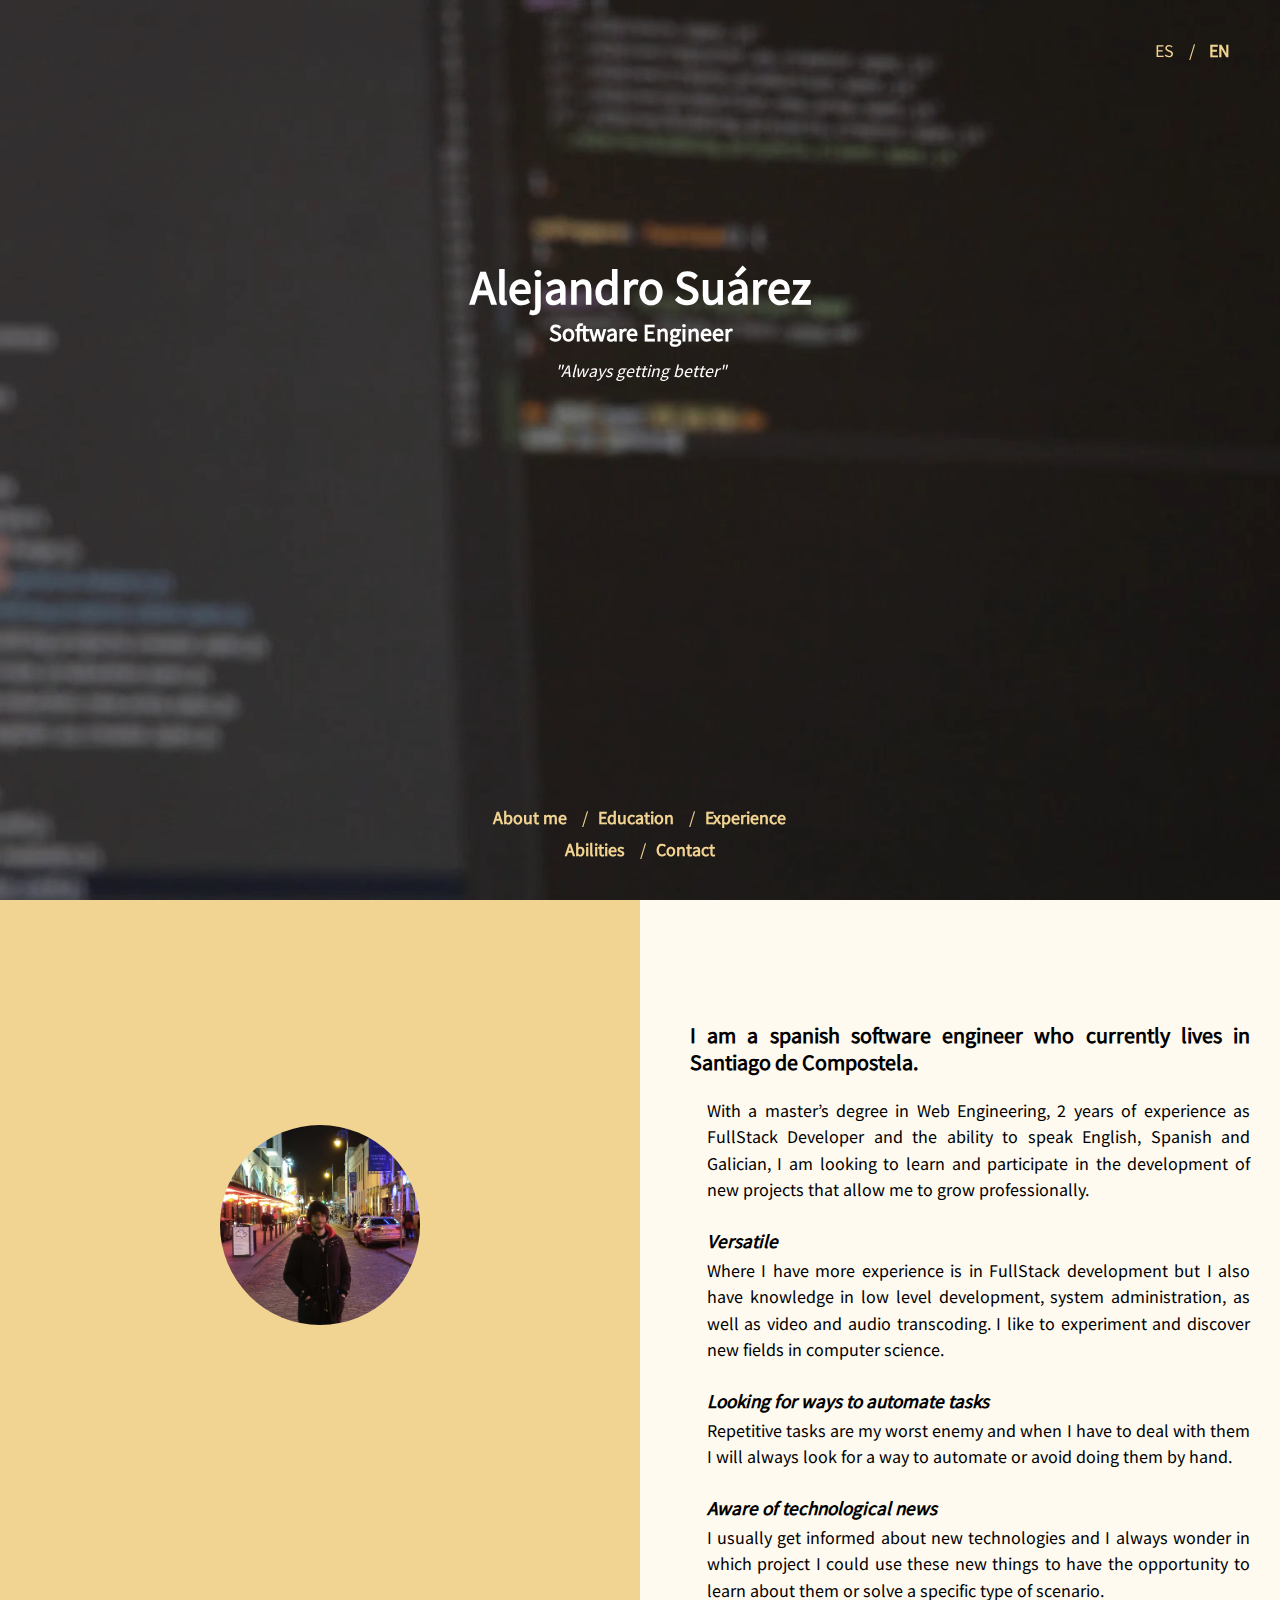
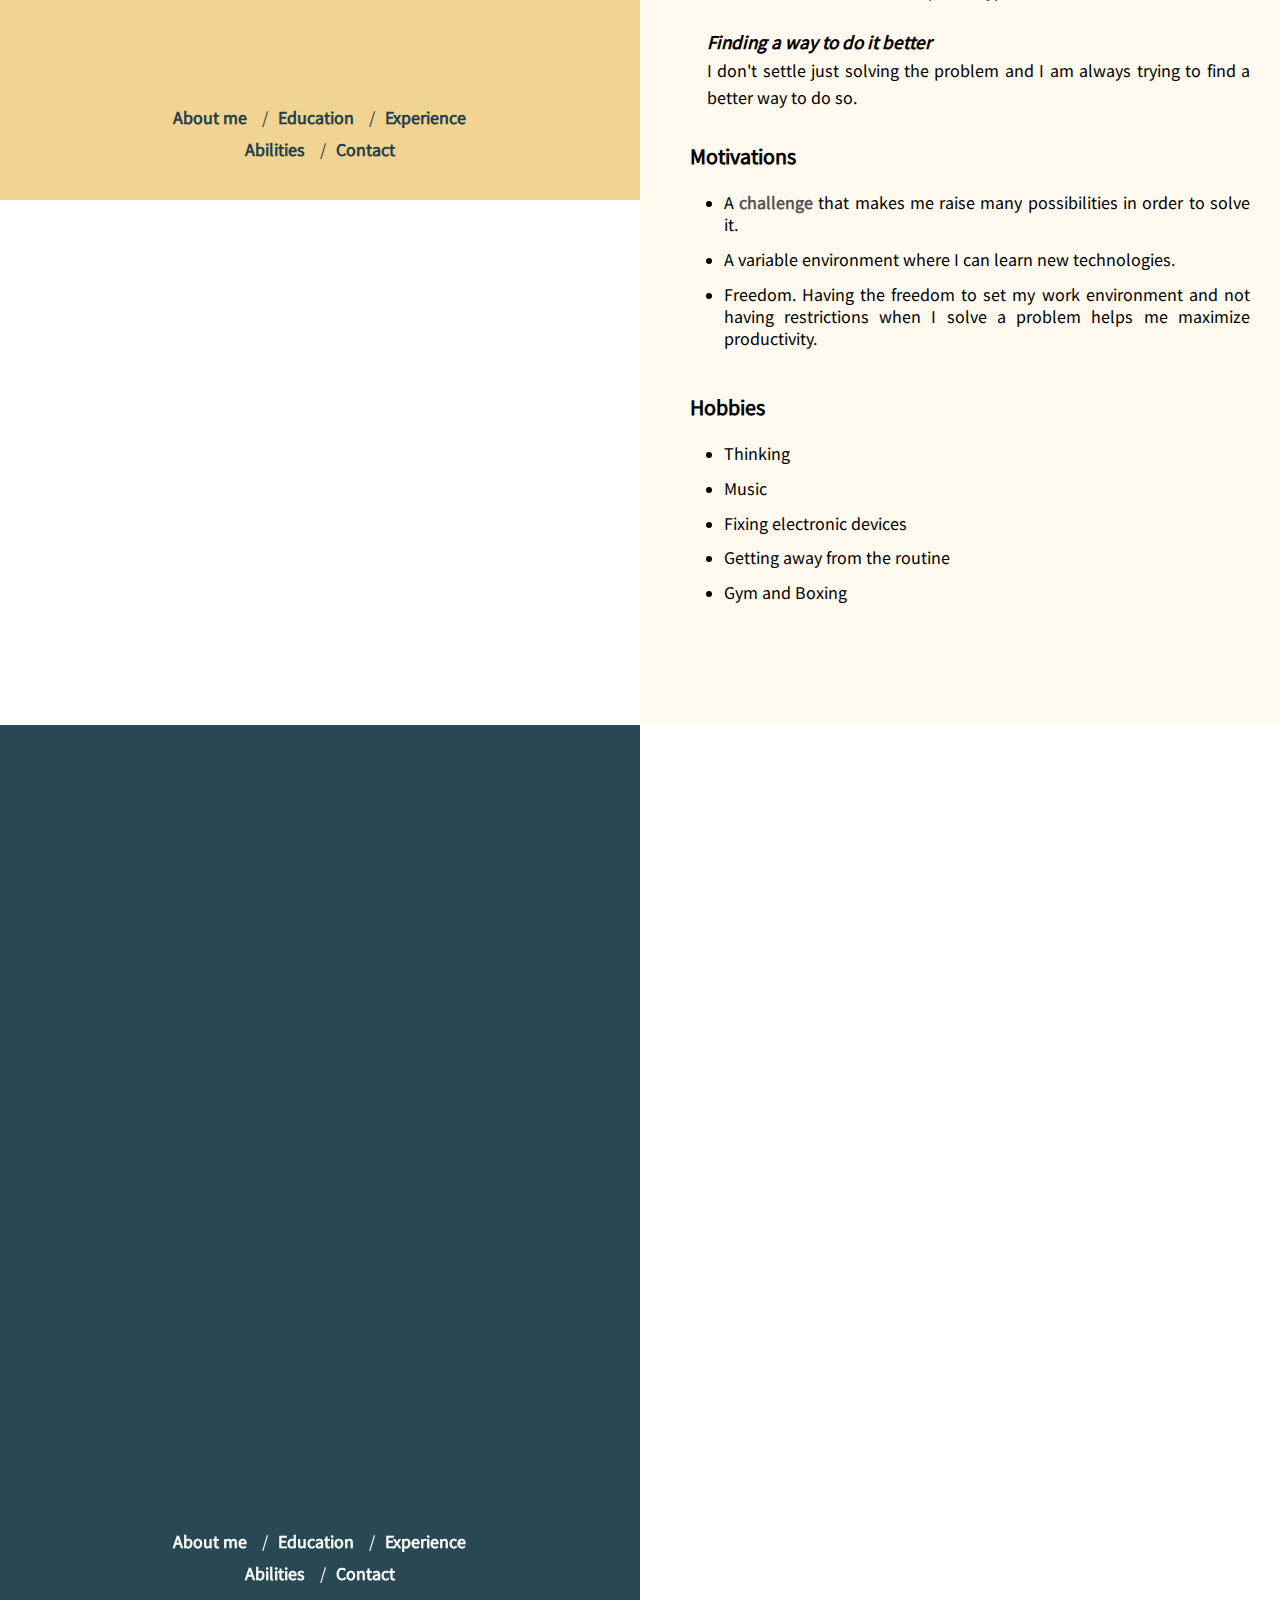
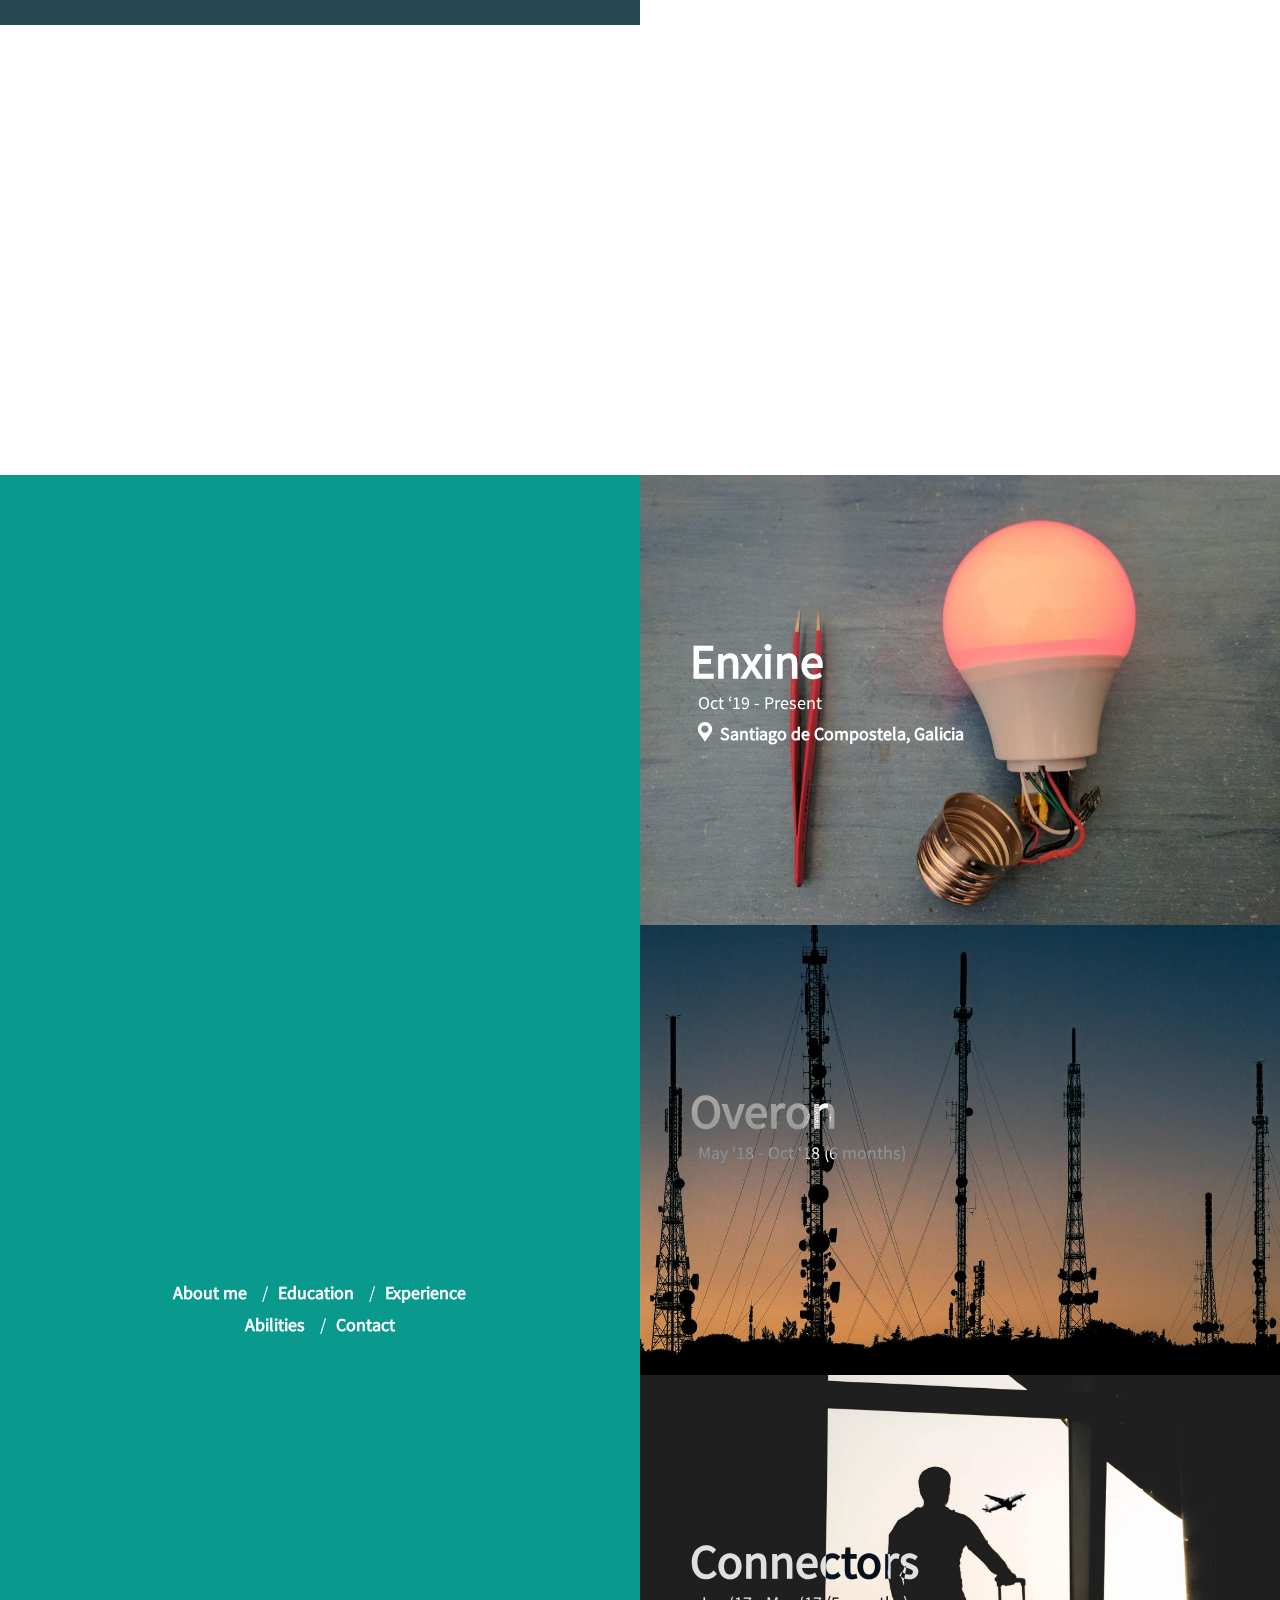
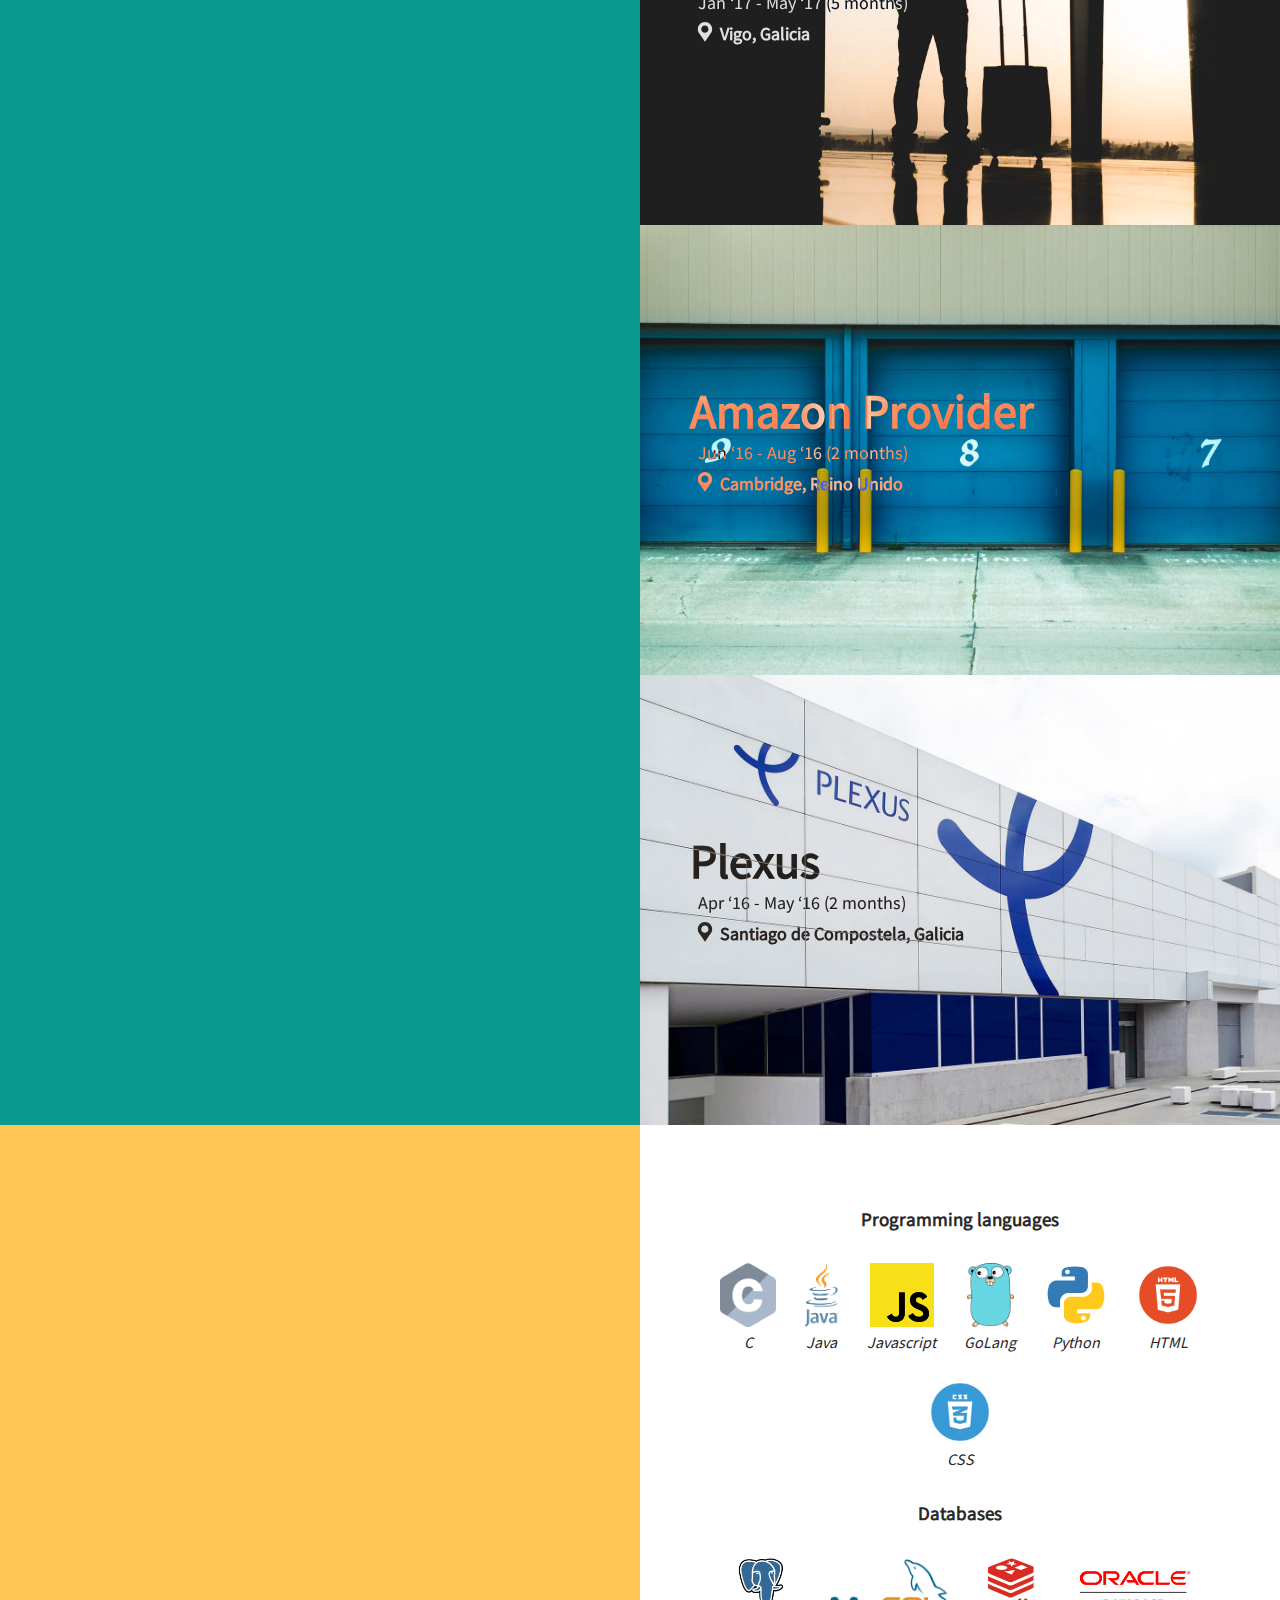
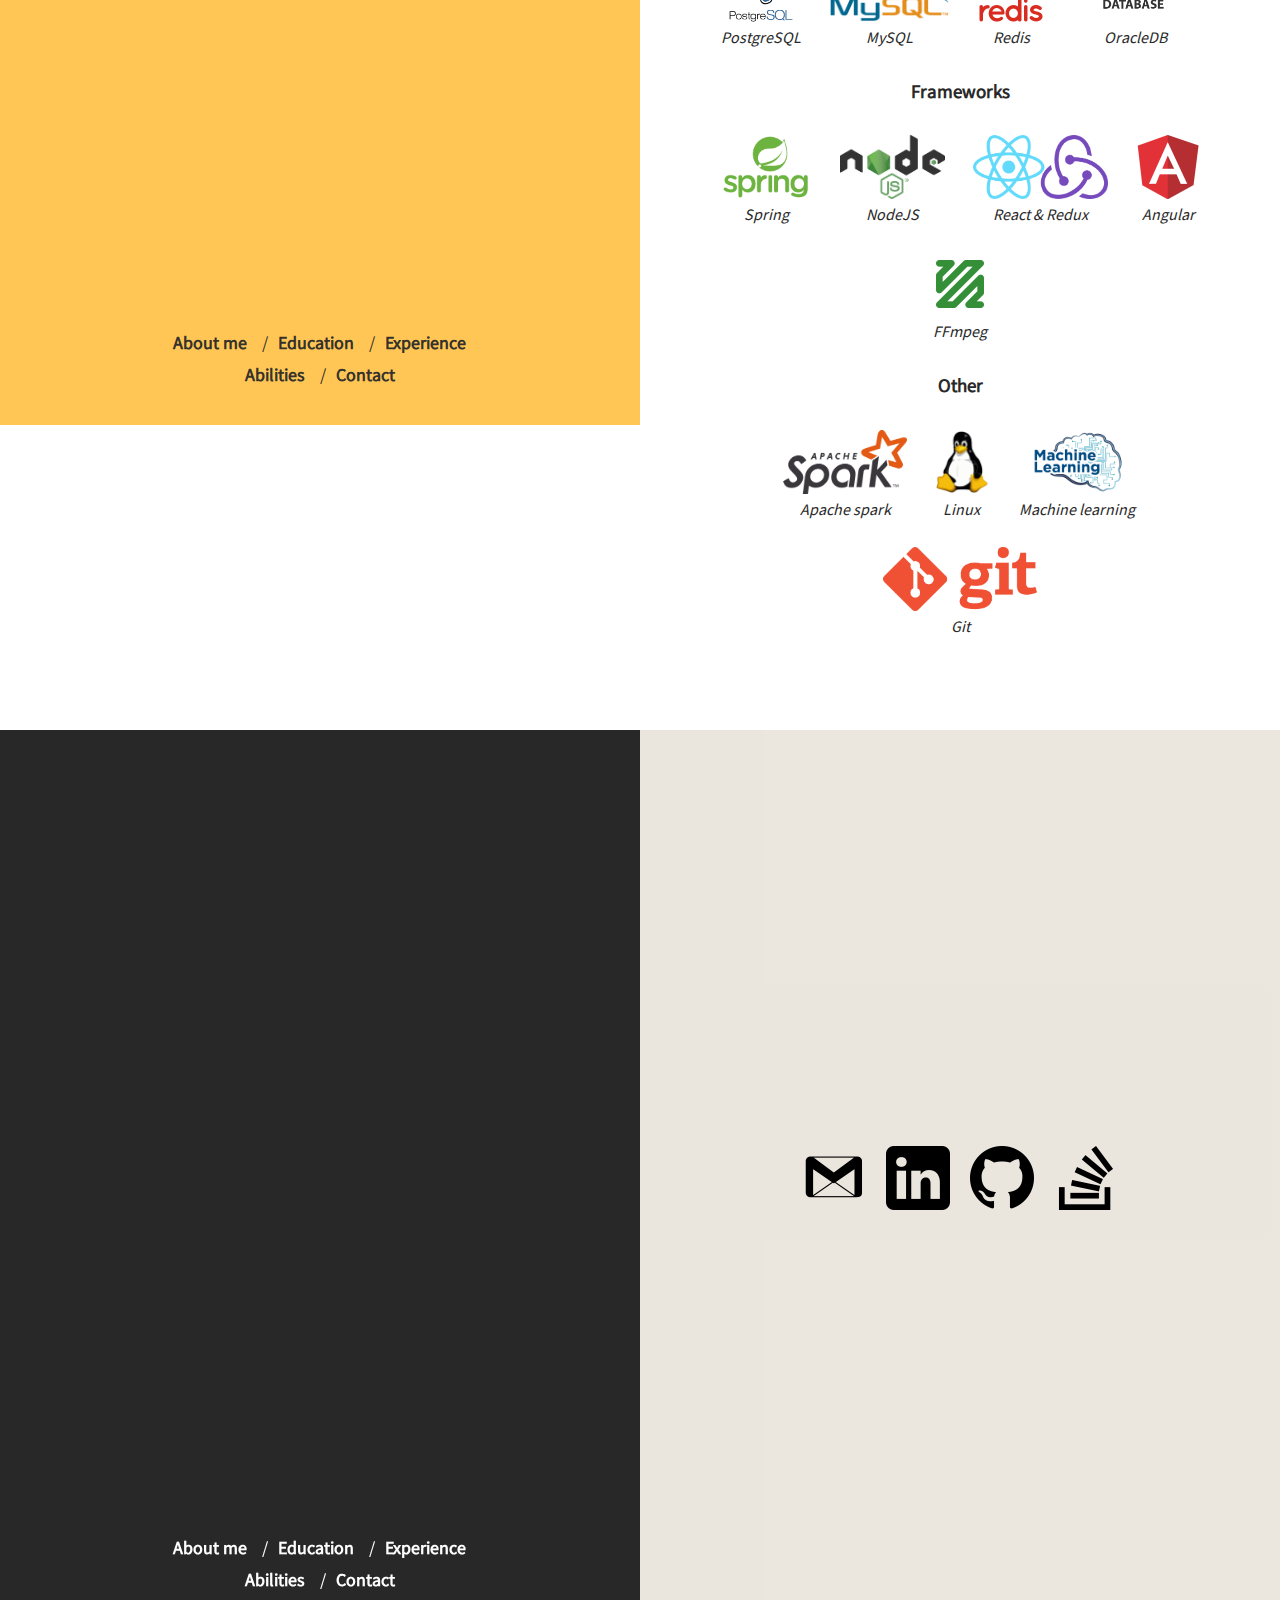
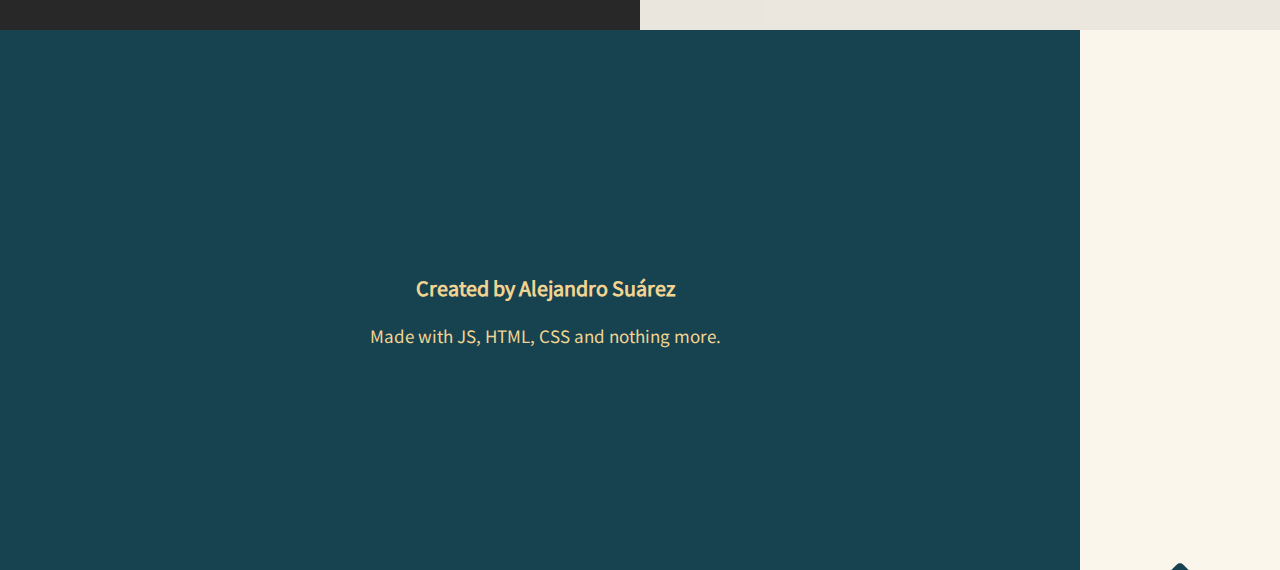
==== commit 54495c55: "Arreglados algunos bugs. Cambio de email." ====
--- a/index.html
+++ b/index.html
@@ -9,800 +9,14 @@
       name="viewport"
       content="width=device-width, initial-scale=1, maximum-scale=1.0, user-scalable=no"
     />
-    <link
-      rel="preload"
-      href="./webfonts/SourceSans.woff2"
-      as="font"
-      type="font/woff"
-      crossorigin
-    />
-    <link rel="stylesheet" type="text/css" href="css/style.css" />
-    <script src="js/main.js"></script>
   </head>
 
   <body>
     <script>
       if(!navigator.language.toLocaleLowerCase().startsWith("es")){
         window.location.replace("./en/index.html");
+      }else{
+        window.location.replace("./en/index.html");
       }
     </script>
-    <section class="wrapper">
-      <header>
-        <img src="./img/loading.jpg" />
-        <video autoplay muted loop id="videoIntro">
-          <source src="./img/intro.webm" type="video/webm" />
-        </video>
-
-        <div class="titulo">
-          <h1>Alejandro Suárez</h1>
-          <h2>Ingeniero Informático.</h2>
-          <h3>
-            "Siempre a mejor"
-          </h3>
-        </div>
-        <nav class="idioma">
-          <ul>
-            <li class="selected">
-              <span>
-                ES
-              </span>
-            </li>
-            <li>
-              <span onclick='window.location.replace("./en/index.html");'>
-                EN
-              </span>
-            </li>
-          </ul>
-        </nav>
-        <nav class="secciones-navegacion">
-          <ul>
-            <li><span>Sobre mi</span></li>
-            <li><span>Estudios</span></li>
-            <li><span>Trabajo</span></li>
-            <li><span>Habilidades</span></li>
-            <li><span>Contacto</span></li>
-          </ul>
-          <div class="load-animation">
-            <div></div>
-            <div></div>
-          </div>
-        </nav>
-      </header>
-
-      <main>
-        <section class="seccion info">
-          <div class="seccion-izquierda">
-            <img src="img/profile.jpg" />
-            <h3 text="Sobre mi">Sobre mi</h3>
-            <nav class="secciones-navegacion"></nav>
-          </div>
-          <div class="seccion-derecha">
-            <div class="seccion-contenido">
-              <h3>
-                Soy un ingeniero informático gallego que se encuentra ahora
-                mismo viviendo en Santiago de Compostela.
-              </h3>
-              <p>
-                Con un máster en Ingeniería Web, 2 años de experiencia como
-                desarrollador FullStack y con capacidad para hablar de forma
-                fluida en idiomas español, inglés y gallego, busco aprender y
-                participar en el desarrollo de proyectos con los que encontrar
-                mis límites y crecer profesionalmente.
-              </p>
-              <h4>
-                Versátil
-              </h4>
-              <p>
-                Donde tengo más experiencia es en el desarrollo FullStack pero también
-                tengo conocimientos en desarrollo a bajo nivel, administración
-                de servidores así como codificación de audio y video. Me gusta
-                experimentar y probar nuevos campos dentro de la informática.
-              </p>
-              <h4>
-                Busco la manera de automatizar las tareas
-              </h4>
-              <p>
-                Las tareas repetitivas son mi peor enemigo y cuando tengo que
-                enfrentarme a ellas siempre buscaré una manera de automatizarlas
-                y evitar a toda costa hacerlas a mano.
-              </p>
-              <h4>
-                Al tanto de las novedades tecnológicas
-              </h4>
-              <p>
-                Me informo habitualmente de las nuevas tecnologías y siempre me
-                pregunto en que proyecto podría emplearlas para tener la
-                oportunidad de aprenderlas, o para solucionar un determinado
-                tipo de escenario.
-              </p>
-              <h4>
-                Trato de encontrar una manera de hacerlo mejor
-              </h4>
-              <p>
-                No me conformo con solucionar el problema y siempre intento
-                buscar la mejor manera de resolverlo.
-              </p>
-              <h3>
-                Motivaciones
-              </h3>
-              <ul>
-                <li>
-                  Un <strong>reto</strong> que me haga plantear muchas
-                  posibilidades para poder resolverlo.
-                </li>
-                <li>
-                  <strong>Entorno cambiante</strong> donde pueda aprender nuevas
-                  tecnologías.
-                </li>
-                <li>
-                  Libertad. <strong>Tener la libertad</strong> para configurar
-                  mi entorno de trabajo y no tener restricciones cuando voy a
-                  resolver un problema me ayuda a
-                  <strong>maximizar la productividad.</strong>
-                </li>
-              </ul>
-
-              <h3>
-                Aficiones
-              </h3>
-
-              <ul>
-                <li>
-                  Pensar
-                </li>
-                <li>
-                  La música
-                </li>
-                <li>
-                  Reparar aparatos electrónicos
-                </li>
-                <li>
-                  Escapar de la rutina
-                </li>
-                <li>
-                  Gimnasio y boxeo
-                </li>
-              </ul>
-            </div>
-          </div>
-        </section>
-        <section class="seccion cronograma">
-          <div class="seccion-izquierda seccion-estudios" style="top: 0px;">
-            <div class="titulo-seccion">
-              <h3 text="Estudios">Estudios</h3>
-              <nav class="secciones-navegacion"></nav>
-            </div>
-          </div>
-
-          <div class="seccion-derecha estudios">
-            <div>
-              <div class="cronograma-elemento">
-                <div class="cronograma-seccion">
-                  <div class="cronograma-contenido">
-                    <div class="texto">
-                      <img
-                        class="cronograma-logo"
-                        src="./img/estudios/logo_cit.png"
-                      />
-                      <h3>
-                        Software Development
-                      </h3>
-                      <div class="cronograma-ubicacion">
-                        Cork Institute of Technology, Irlanda
-                      </div>
-                      <div class="cronograma-fecha">
-                        <div>
-                          2019
-                        </div>
-                      </div>
-                      <p>
-                        Durante mi estancia en el CIT he estudiado en la rama de
-                        desarrollo del software, donde he aprendido a
-                        desarrollar
-                        <strong>aplicaciones web progresivas</strong>, a
-                        analizar datos usando
-                        <strong>Hadoop y Spark</strong> así como a desarrollar
-                        plugins y herramientas para el gestor de contenidos
-                        <strong>Drupal</strong>. En esta etapa también participé
-                        en un <strong>curso de diseño</strong> lo que me
-                        proporcionó unas nociones para mejorar el aspecto visual
-                        de nuevas interfaces de usuario que pudiese desarrollar.
-                        <br /><br />
-                        Gracias a esta oportunidad pude mejorar mi nivel de
-                        <strong>inglés</strong> hasta el nivel de poder
-                        <strong>mantener una conversación</strong> en este
-                        idioma <strong>sin dificultad.</strong>
-                      </p>
-                    </div>
-                  </div>
-                </div>
-              </div>
-              <div class="cronograma-elemento">
-                <div class="cronograma-seccion">
-                  <div class="cronograma-contenido">
-                    <img
-                      class="cronograma-logo"
-                      src="./img/estudios/logo_uniovi.png"
-                    />
-                    <div class="texto">
-                      <h3>Master en Ingeniería Web</h3>
-                      <div class="cronograma-ubicacion">
-                        Universidad de Oviedo
-                      </div>
-                      <div class="cronograma-fecha">
-                        <div class="linea">2017 - 2019</div>
-                      </div>
-                      <p>
-                        El máster en Ingeniería Web me ofreció una formación
-                        transversal dentro de la Ingeniería Informática. Desde
-                        <strong>administración de sistemas</strong> como
-                        administración de servidores web
-                        <strong>Apache y Nginx</strong>,
-                        <strong>recuperación de datos</strong> y
-                        <strong>machine learning</strong> hasta
-                        <strong>frameworks web y patrones de diseño</strong>.
-                        Con esto el máster me proporcionó un amplio abanico de
-                        conocimientos haciéndome una persona
-                        <strong>versátil</strong>
-                        en el ámbito de la informática.
-                      </p>
-                    </div>
-                  </div>
-                </div>
-              </div>
-              <div class="cronograma-elemento">
-                <div class="cronograma-seccion">
-                  <div class="cronograma-contenido">
-                    <img
-                      class="cronograma-logo"
-                      src="./img/estudios/logo_usc.png"
-                    />
-
-                    <div class="texto">
-                      <h3>Grado en ingeniería informática</h3>
-                      <div class="cronograma-ubicacion">
-                        Universidad de Santiago de Compostela
-                      </div>
-                      <div class="cronograma-fecha">
-                        <div class="linea">2012 - 2016</div>
-                      </div>
-                      <p>
-                        Una carrera con una formación mayormente práctica que me
-                        sirvió para establecer las bases de la Ingeniería
-                        Informática. Dentro de las habilidades adquiridas
-                        durante esta etapa he de destacar:
-                        <strong
-                          >resolución de problemas, trabajo en equipo y
-                          organización</strong
-                        >
-                        para afrontar las prácticas que nos proponían.
-                        <br /><br />
-                        Durante la carrera aprendí a programar usando
-                        <strong>C y Java</strong>
-                        como principales lenguajes de programación sobre los
-                        cuáles se han sustentado mis conocimientos.
-                      </p>
-                    </div>
-                  </div>
-                </div>
-              </div>
-            </div>
-          </div>
-        </section>
-
-        <section class="seccion cronograma cronograma-trabajo">
-          <div class="seccion-izquierda seccion-trabajo">
-            <div class="titulo-seccion">
-              <h3 text="Trabajo">Trabajo</h3>
-              <nav class="secciones-navegacion"></nav>
-            </div>
-          </div>
-
-          <div class="seccion-derecha trabajo">
-            <div>
-              <div class="cronograma-elemento">
-                <div class="cronograma-fecha enxine">
-                  <div>Enero de 2019 <span> hasta</span> Julio de 2019</div>
-                </div>
-                <div class="cronograma-seccion">
-                  <div
-                    class="cronograma-contenido-background"
-                    style='background:url("./img/trabajo/enxine.jpg");'
-                  ></div>
-                  <div class="title" style="mix-blend-mode:hard-light;">
-                    <h3>Enxine</h3>
-                    <div class="cronograma-descripcion">
-                      Empresa especializada en IOT
-                    </div>
-                    <div class="cronograma-ubicacion">
-                      Santiago de Compostela, Galicia
-                    </div>
-                    <div class="vermas">Ver mas</div>
-                  </div>
-                </div>
-                <div class="cronograma-contenido">
-                  <div class="texto">
-                    <h3>Sobre la empresa</h3>
-                    <p>
-                      <a href="https://www.enxine.com" target="_blank">
-                        <img src="img/trabajo/logo/enxine.png"
-                      /></a>
-
-                      Enxine es una empresa especializada en
-                      <strong>Internet de las Cosas</strong>. Ofrecen todo tipo
-                      de soluciones hardware o software para controlar y
-                      monitorizar componentes electrónicos a través de internet.
-                    </p>
-                  </div>
-                  <div class="texto">
-                    <h3>Trabajo realizado</h3>
-                    <p>
-                      Dentro de la empresa he participado en el mantenimiento y
-                      desarrollo de nuevas funcionalidades dentro de la parte de
-                      <strong>backend</strong> de un sistema que se encarga del
-                      <strong>control de cargadores de coches eléctricos</strong
-                      >. Este sistema pertenece a Efimob, empresa que
-                      proporciona una red de cargadores para coches eléctricos
-                      en toda España. La monitorización, pago automático de
-                      recargas, mantenimiento y control de estos cargadores son
-                      algunas de las funcionalidades que este sistema incluye y
-                      en las cuales yo participo activamente.
-                    </p>
-                  </div>
-                  <div class="texto">
-                    <h3>Tecnologías usadas</h3>
-                    <ul class="lista-habilidades">
-                      <div>
-                        <img src="img/habilidades/javascript.png" />
-                        <span>Javascript</span>
-                      </div>
-                      <div>
-                        <img src="img/habilidades/nodejs.png" />
-                        <span>NodeJS</span>
-                      </div>
-                      <div>
-                        <img src="img/habilidades/postgresql.png" />
-                        <span>PostgreSQL</span>
-                      </div>
-                      <div>
-                        <img src="img/habilidades/redis.png" />
-                        <span>Redis</span>
-                      </div>
-                    </ul>
-                  </div>
-                </div>
-              </div>
-              <div class="cronograma-elemento">
-                <div class="cronograma-fecha">
-                  <div>Enero de 2019 <span> hasta</span> Julio de 2019</div>
-                </div>
-                <div class="cronograma-seccion">
-                  <div
-                    class="cronograma-contenido-background"
-                    style='background:url("./img/trabajo/overon.jpeg");'
-                  ></div>
-                  <div class="title">
-                    <h3>Overon</h3>
-                    <div class="cronograma-descripcion">
-                      Empresa de telecomunicaciones
-                    </div>
-
-                    <div class="vermas">Ver mas</div>
-                  </div>
-                </div>
-                <div class="cronograma-contenido">
-                  <div class="texto">
-                    <h3>Sobre la empresa</h3>
-                    <p>
-                      <a href="https://www.overon.es" target="_blank">
-                        <img src="img/trabajo/logo/overon.png"
-                      /></a>
-
-                      Empresa multinacional de telecomunicaciones cuya principal
-                      fuente de ingresos es la
-                      <strong>difusión de contenidos multimedia.</strong>
-                    </p>
-                  </div>
-                  <div class="texto">
-                    <h3>Trabajo realizado</h3>
-                    <p>
-                      Durante mi período en Overon me encargué del desarrollo de
-                      un <strong>transcodificador</strong> que tenía la misión
-                      de transformar una señal de video/audio y subtítulos desde
-                      cualquier formato u origen a un formato que pueda ser
-                      interpretado por cualquier navegador web. Junto con el
-                      transcodificador también cree un
-                      <strong>reproductor web</strong> a medida para la empresa.
-                    </p>
-                  </div>
-                  <div class="texto">
-                    <h3>Tecnologías usadas</h3>
-                    <ul class="lista-habilidades">
-                      <div>
-                        <img src="img/habilidades/golang.png" />
-                        <span>GoLang</span>
-                      </div>
-                      <div>
-                        <img src="img/habilidades/ffmpeg.png" />
-                        <span>FFmpeg</span>
-                      </div>
-                      <div>
-                        <img src="img/habilidades/javascript.png" />
-                        <span>Javascript</span>
-                      </div>
-                    </ul>
-                  </div>
-                </div>
-              </div>
-              <div class="cronograma-elemento">
-                <div class="cronograma-fecha">
-                  <div>Enero de 2019 <span> hasta</span> Julio de 2019</div>
-                </div>
-                <div class="cronograma-seccion">
-                  <div
-                    class="cronograma-contenido-background"
-                    style='background:url("./img/trabajo/connectors.jpeg");'
-                  ></div>
-                  <div class="title">
-                    <h3>Connectors</h3>
-                    <div class="cronograma-descripcion">
-                      Empresa de movilidad al extranjero
-                    </div>
-                    <div class="cronograma-ubicacion">
-                      Vigo, Galicia
-                    </div>
-                    <div class="vermas">Ver mas</div>
-                  </div>
-                </div>
-                <div class="cronograma-contenido">
-                  <div class="texto">
-                    <h3>Sobre la empresa</h3>
-                    <p>
-                      <a href="https://connectors-plus.com/" target="_blank">
-                        <img src="img/trabajo/logo/connectors.jpg"
-                      /></a>
-                      <strong>Agencia de movilidad internacional</strong> que
-                      facilita experiencias en el extranjero con el fin de
-                      mejorar las capacidades lingüísticas y formativas de las
-                      personas.
-                    </p>
-                  </div>
-                  <div class="texto">
-                    <h3>Trabajo realizado</h3>
-                    <p>
-                      Desarrollé una
-                      <strong>red social multiplataforma</strong> que fomenta
-                      las relaciones entre los clientes adscritos a los
-                      programas de movilidad asi como la comunicación entre la
-                      empresa y sus clientes. Entre algunas de las
-                      funcionalidades de la red social se incluye la subida y
-                      gestión de imágenes, creación de grupos, gestión de roles,
-                      permisos, usuarios y chats grupales.
-                    </p>
-                  </div>
-                  <div class="texto">
-                    <h3>Tecnologías usadas</h3>
-                    <ul class="lista-habilidades">
-                      <div>
-                        <img src="img/habilidades/react-redux.png" />
-                        <span>React & Redux</span>
-                      </div>
-                      <div>
-                        <img src="img/habilidades/spring-framework.png" />
-                        <span>Spring</span>
-                      </div>
-                      <div>
-                        <img src="img/habilidades/postgresql.png" />
-                        <span>PostgreSQL</span>
-                      </div>
-                    </ul>
-                  </div>
-                </div>
-              </div>
-              <div class="cronograma-elemento">
-                <div class="cronograma-fecha">
-                  <div>Enero de 2019 <span> hasta</span> Julio de 2019</div>
-                </div>
-                <div class="cronograma-seccion">
-                  <div
-                    class="cronograma-contenido-background"
-                    style='background:url("./img/trabajo/almacen.jpeg");'
-                  ></div>
-                  <div class="title">
-                    <h3>Amazon Provider</h3>
-
-                    <div class="cronograma-ubicacion">
-                      Cambridge, Reino Unido
-                    </div>
-                    <div class="vermas">Ver mas</div>
-                  </div>
-                </div>
-                <div class="cronograma-contenido">
-                  <div class="texto">
-                    <h3>Sobre la empresa</h3>
-                    <p>
-                      Durante mi estancia en Reino Unido he trabajado para un
-                      pequeño proveedor de Amazon.
-                    </p>
-                  </div>
-                  <div class="texto">
-                    <h3>Trabajo realizado</h3>
-                    <p>
-                      El trabajo que hice fue el de crear un software cuyo
-                      objetivo era la
-                      <strong>automatización de procesos</strong> como llevar un
-                      registro de los productos y su stock, los pedidos y la
-                      generación e impresión de las etiquetas de envío. La
-                      visualización de los registros y ejecución de las tareas
-                      podían realizarse a través de la interacción con una
-                      interfaz gráfica.
-                    </p>
-                  </div>
-                  <div class="texto">
-                    <h3>Tecnologías usadas</h3>
-                    <ul class="lista-habilidades">
-                      <div>
-                        <img src="img/habilidades/java.png" />
-                        <span>Java</span>
-                      </div>
-                      <div>
-                        <img src="img/habilidades/postgresql.png" />
-                        <span>PostgreSQL</span>
-                      </div>
-                    </ul>
-                  </div>
-                </div>
-              </div>
-
-              <div class="cronograma-elemento">
-                <div class="cronograma-fecha">
-                  <div>Enero de 2019 <span> hasta</span> Julio de 2019</div>
-                </div>
-                <div class="cronograma-seccion">
-                  <div
-                    class="cronograma-contenido-background"
-                    style='background:url("./img/trabajo/plexus.jpg");'
-                  ></div>
-                  <div class="title">
-                    <h3>Plexus</h3>
-                    <div class="cronograma-descripcion">
-                      Empresa de software
-                    </div>
-                    <div class="cronograma-ubicacion">
-                      Santiago de Compostela, Galicia
-                    </div>
-                    <div class="vermas">Ver mas</div>
-                  </div>
-                </div>
-                <div class="cronograma-contenido">
-                  <div class="texto">
-                    <h3>Sobre la empresa</h3>
-                    <p>
-                      <a
-                        href="https://www.tecnologiasplexus.com/"
-                        target="_blank"
-                      >
-                        <img src="img/trabajo/logo/Plexus.png"
-                      /></a>
-                      Empresa internacional de consultaría software
-                    </p>
-                  </div>
-                  <div class="texto">
-                    <h3>Trabajo realizado</h3>
-                    <p>
-                      Participé en el desarrollo de un
-                      <strong
-                        >sistema de ingesta de datos y su procesado</strong
-                      >
-                      para la muestra de estadísticas sobre ciertos parámetros
-                      como puede ser el sexo, edad, localidad.. de gente que
-                      realiza conexiones desde diferentes plataformas. Participé
-                      en la
-                      <strong
-                        >refactorización de una base de datos y el sistema
-                        asociado</strong
-                      >
-                      encargado de realizar la gestión de usuarios para
-                      distintas aplicaciones haciendo uso de servicios Web REST
-                    </p>
-                  </div>
-                  <div class="texto">
-                    <h3>Tecnologías usadas</h3>
-                    <ul class="lista-habilidades">
-                      <div>
-                        <img src="img/habilidades/java.png" />
-                        <span>Java</span>
-                      </div>
-                      <div>
-                        <img src="img/habilidades/mysql.png" />
-                        <span>MySQL</span>
-                      </div>
-                    </ul>
-                  </div>
-                </div>
-              </div>
-            </div>
-          </div>
-        </section>
-
-        <section class="seccion habilidades">
-          <div class="seccion-izquierda">
-            <h3 text="Habilidades">Habilidades</h3>
-            <nav class="secciones-navegacion"></nav>
-          </div>
-          <div class="seccion-derecha">
-            <div class="seccion-contenido">
-              <h3>Lenguajes de programación</h3>
-              <ul class="lista-habilidades">
-                <div>
-                  <img src="img/habilidades/c.png" />
-                  <span>C</span>
-                </div>
-                <div>
-                  <img src="img/habilidades/java.png" />
-                  <span>Java</span>
-                </div>
-                <div>
-                  <img src="img/habilidades/javascript.png" />
-                  <span>Javascript</span>
-                </div>
-                <div>
-                  <img src="img/habilidades/golang.png" />
-                  <span>GoLang</span>
-                </div>
-                <div>
-                  <img src="img/habilidades/python.svg" />
-                  <span>Python</span>
-                </div>
-                <div>
-                  <img src="img/habilidades/html.png" />
-                  <span>HTML</span>
-                </div>
-                <div>
-                  <img src="img/habilidades/css.png" />
-                  <span>CSS</span>
-                </div>
-              </ul>
-
-              <h3>Bases de datos</h3>
-              <ul class="lista-habilidades">
-                <div>
-                  <img src="img/habilidades/postgresql.png" />
-                  <span>PostgreSQL</span>
-                </div>
-
-                <div>
-                  <img src="img/habilidades/mysql.png" />
-                  <span>MySQL</span>
-                </div>
-                <div>
-                  <img src="img/habilidades/redis.png" />
-                  <span>Redis</span>
-                </div>
-                <div>
-                  <img src="img/habilidades/oracle.png" />
-                  <span>OracleDB</span>
-                </div>
-              </ul>
-              <h3>Frameworks</h3>
-              <ul class="lista-habilidades">
-                <div>
-                  <img src="img/habilidades/spring-framework.png" />
-                  <span>Spring</span>
-                </div>
-                <div>
-                  <img src="img/habilidades/nodejs.png" />
-                  <span>NodeJS</span>
-                </div>
-                <div>
-                  <img src="img/habilidades/react-redux.png" />
-                  <span>React & Redux</span>
-                </div>
-                <div>
-                  <img src="img/habilidades/angular2.png" />
-                  <span>Angular</span>
-                </div>
-                <div>
-                  <img src="img/habilidades/ffmpeg.png" />
-                  <span>FFmpeg</span>
-                </div>
-              </ul>
-              <h3>Otros conocimientos</h3>
-              <ul class="lista-habilidades">
-                <div>
-                  <img src="img/habilidades/spark.png" />
-                  <span>Apache spark</span>
-                </div>
-                <div>
-                  <img src="img/habilidades/linux.png" />
-                  <span>Linux</span>
-                </div>
-                <div>
-                  <img src="img/habilidades/machine-learning.png" />
-                  <span>Machine learning</span>
-                </div>
-                <div>
-                  <img src="img/habilidades/git.png" />
-                  <span>Git</span>
-                </div>
-              </ul>
-              <!-- <h3>Idiomas hablados</h3> -->
-              <!-- <ul class="lista-habilidades">
-                <div>
-                  <img src="img/habilidades/spanish.png">
-                  <span>Español</span>
-                </div>
-                <div>
-                  <img src="img/habilidades/english.png">
-                  <span>Ingles</span>
-                </div>
-                <div>
-                  <img src="img/habilidades/galician.gif">
-                  <span>Gallego</span>
-                </div>
-              
-              </ul> -->
-            </div>
-          </div>
-        </section>
-        <section class="seccion contacto">
-          <div class="seccion-izquierda">
-            <h3 text="Contacto">Contacto</h3>
-            <nav class="secciones-navegacion"></nav>
-          </div>
-          <div class="seccion-derecha">
-            <div class="seccion-contenido">
-              <ul>
-                <li>
-                  <a href="mailto:alexsuarez@protonmail.com" target="_blank">
-                    <img src="./img/contacto/gmail.png" />
-                  </a>
-                </li>
-                <li>
-                  <a
-                    href="https://www.linkedin.com/in/alejandro-suárez-430986b4"
-                    target="_blank"
-                  >
-                    <img src="./img/contacto/linkedin.png" />
-                  </a>
-                </li>
-                <li>
-                  <a href="https://github.com/AlexSua" target="_blank">
-                    <img src="./img/contacto/github.png" />
-                  </a>
-                </li>
-                <li>
-                  <a
-                    href="https://stackoverflow.com/users/10006284/alexsua"
-                    target="_blank"
-                    ><img src="./img/contacto/stackoverflow.png"
-                  /></a>
-                </li>
-              </ul>
-            </div>
-          </div>
-        </section>
-      </main>
-
-      <footer>
-        <div>
-          <div class="creador">
-            <h3>
-              Creado por Alejandro Suárez
-            </h3>
-
-            <div>
-              Hecho con puro JS, HTML, CSS y nada más.
-            </div>
-          </div>
-
-          <div>
-            <div class="arriba">
-              <img src="./img/Arrow.svg" />
-            </div>
-          </div>
-        </div>
-      </footer>
-    </section>
-  </body>
 </html>
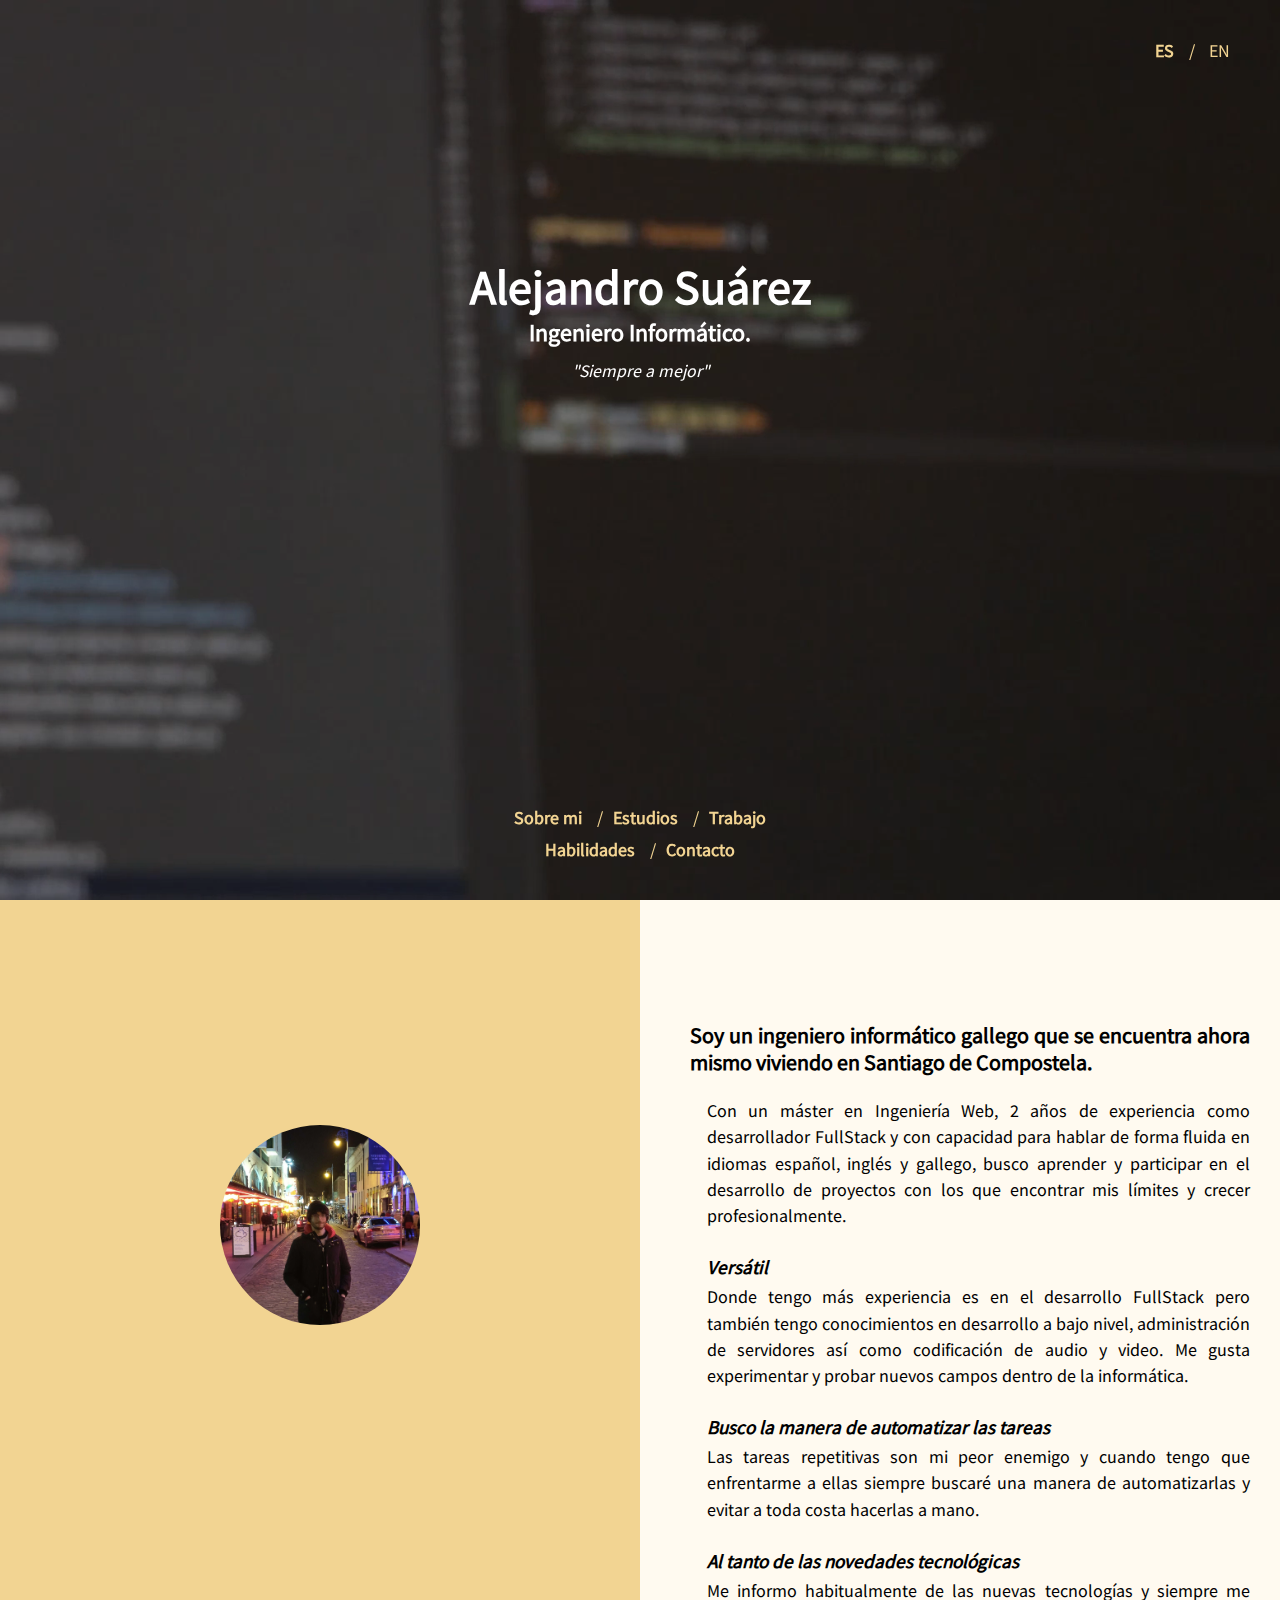
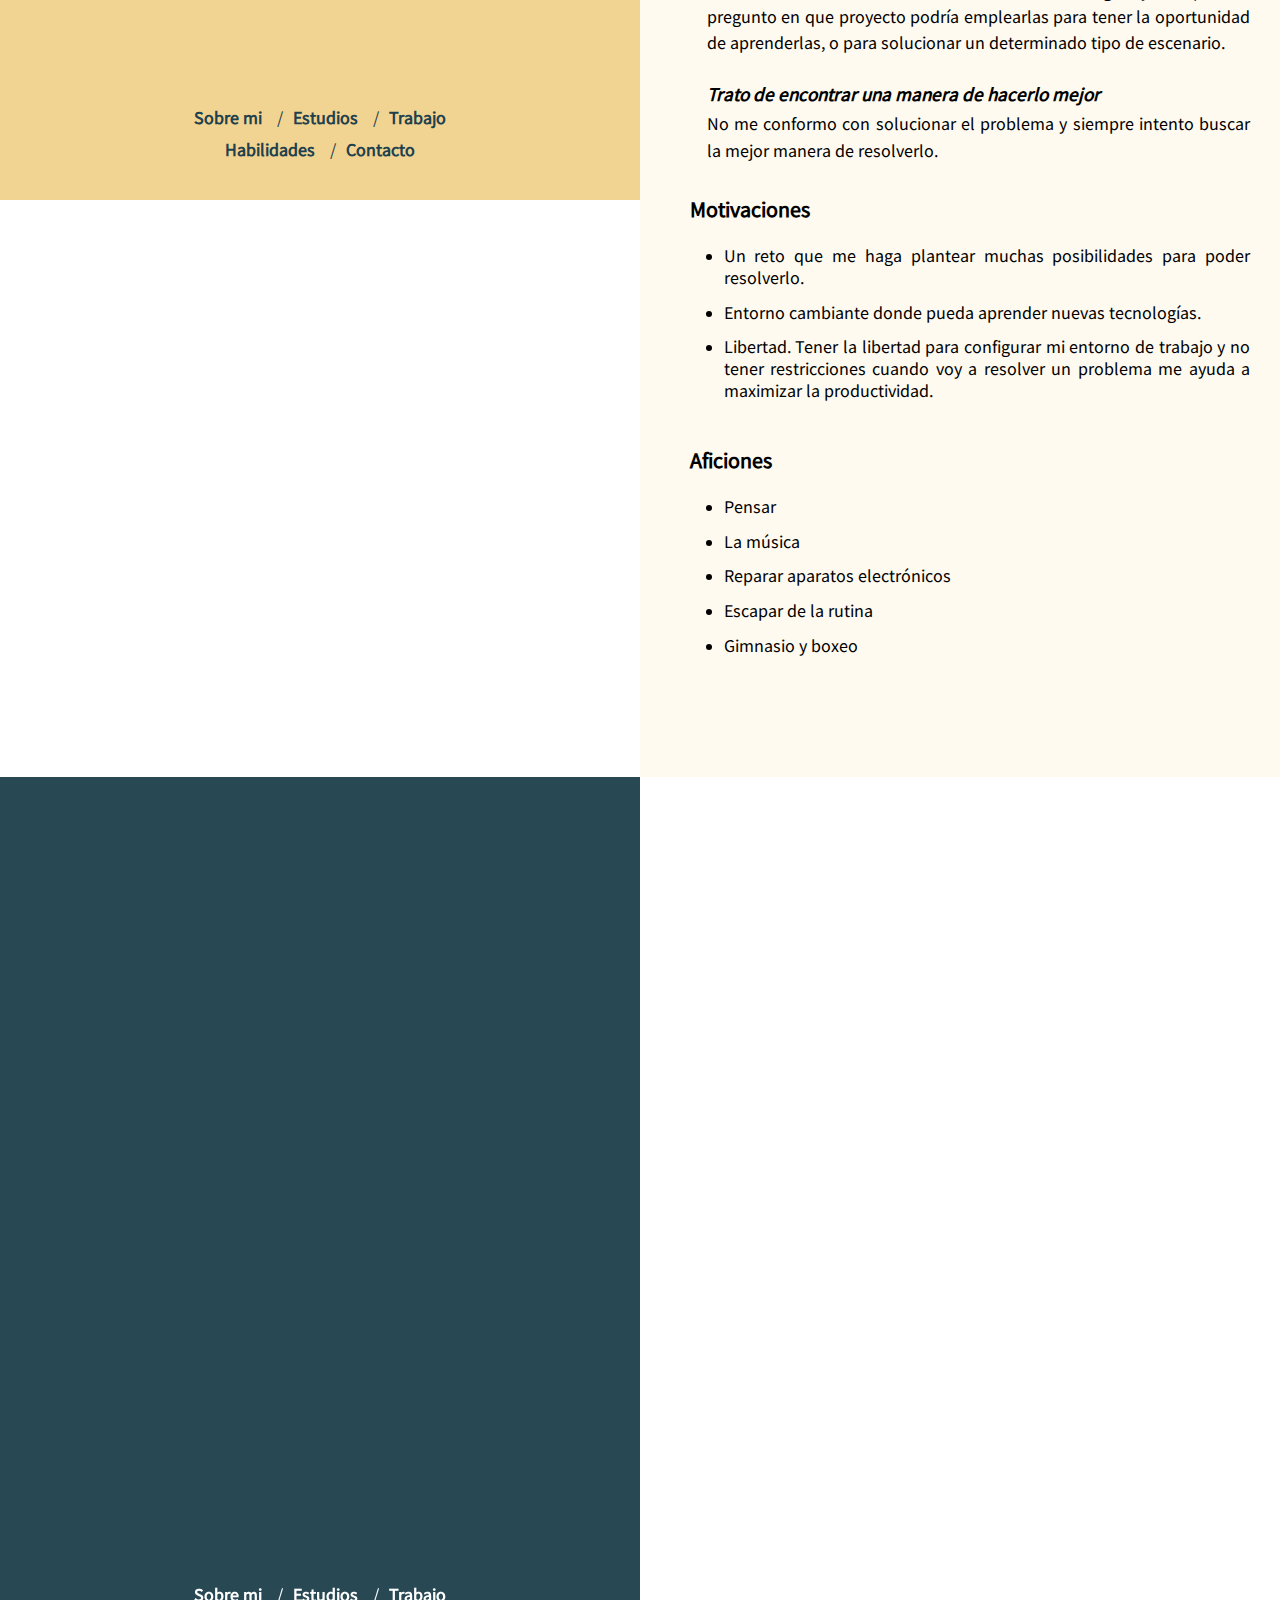
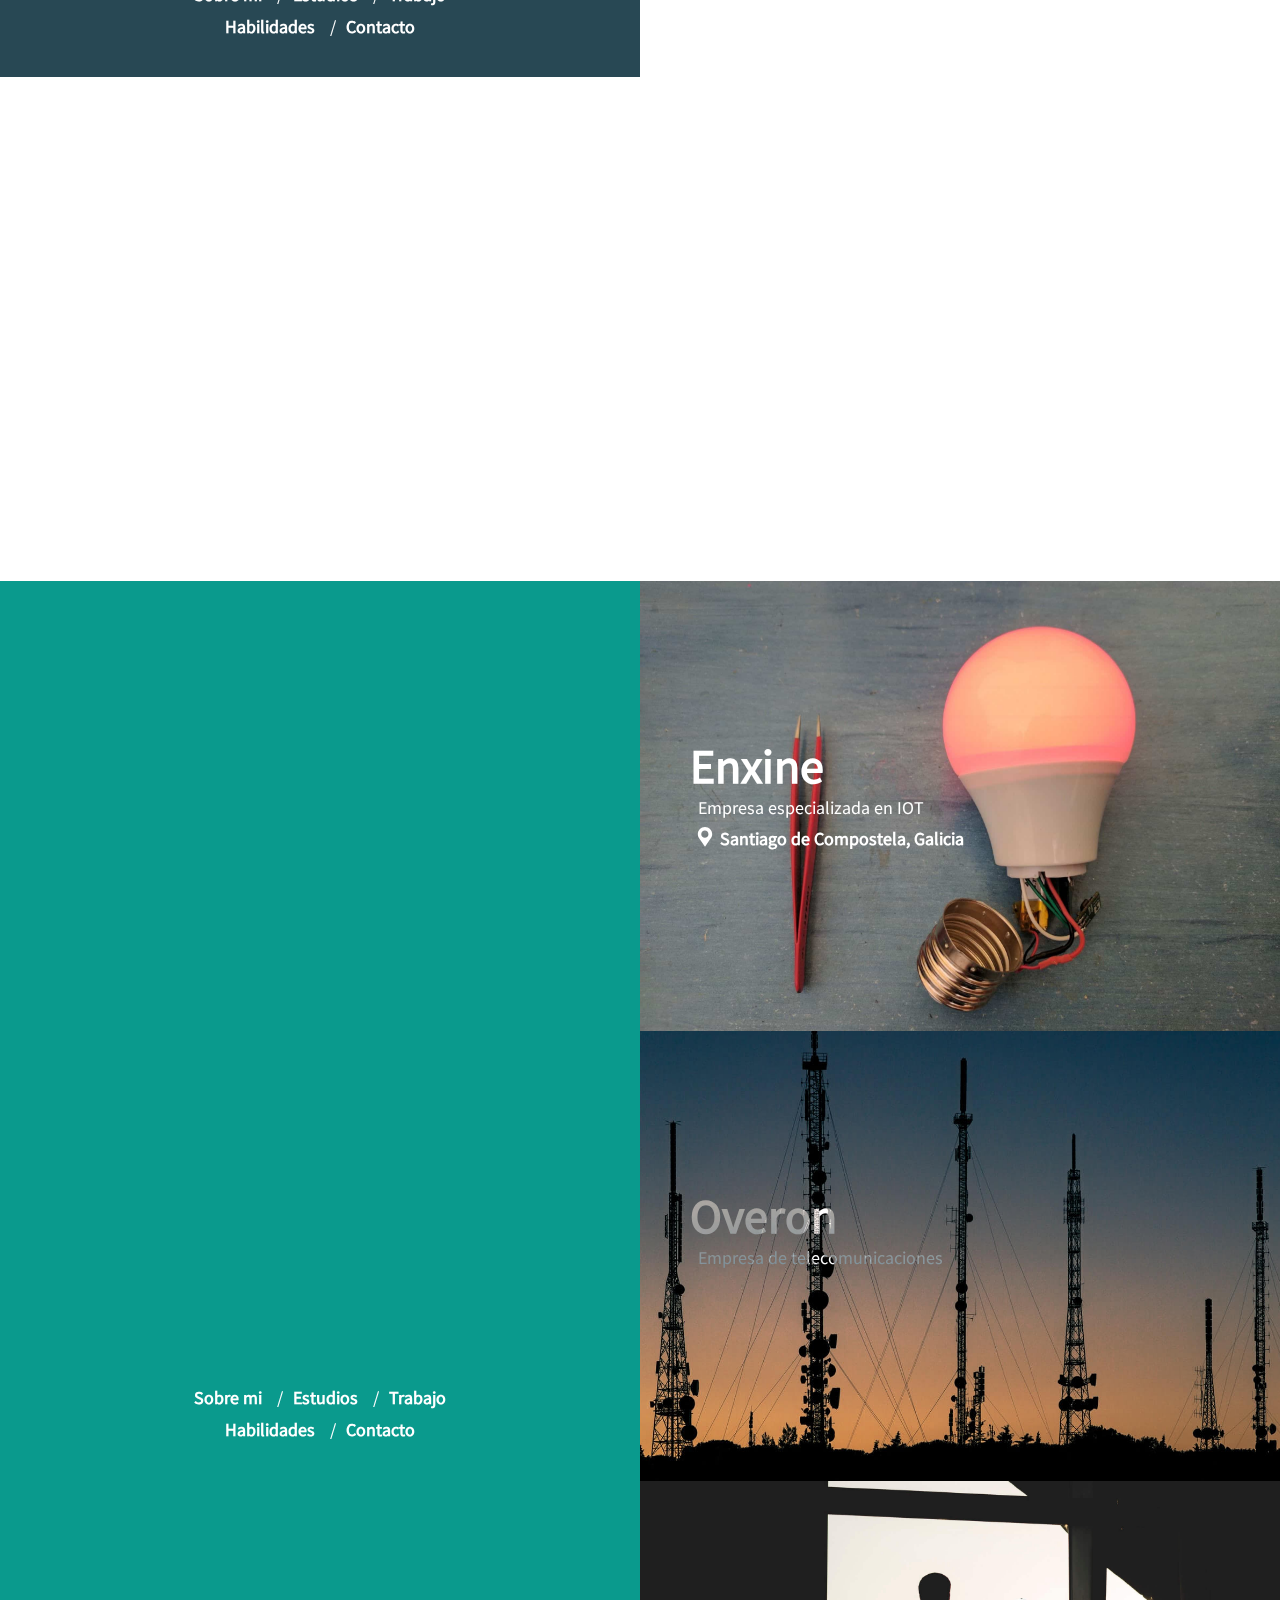
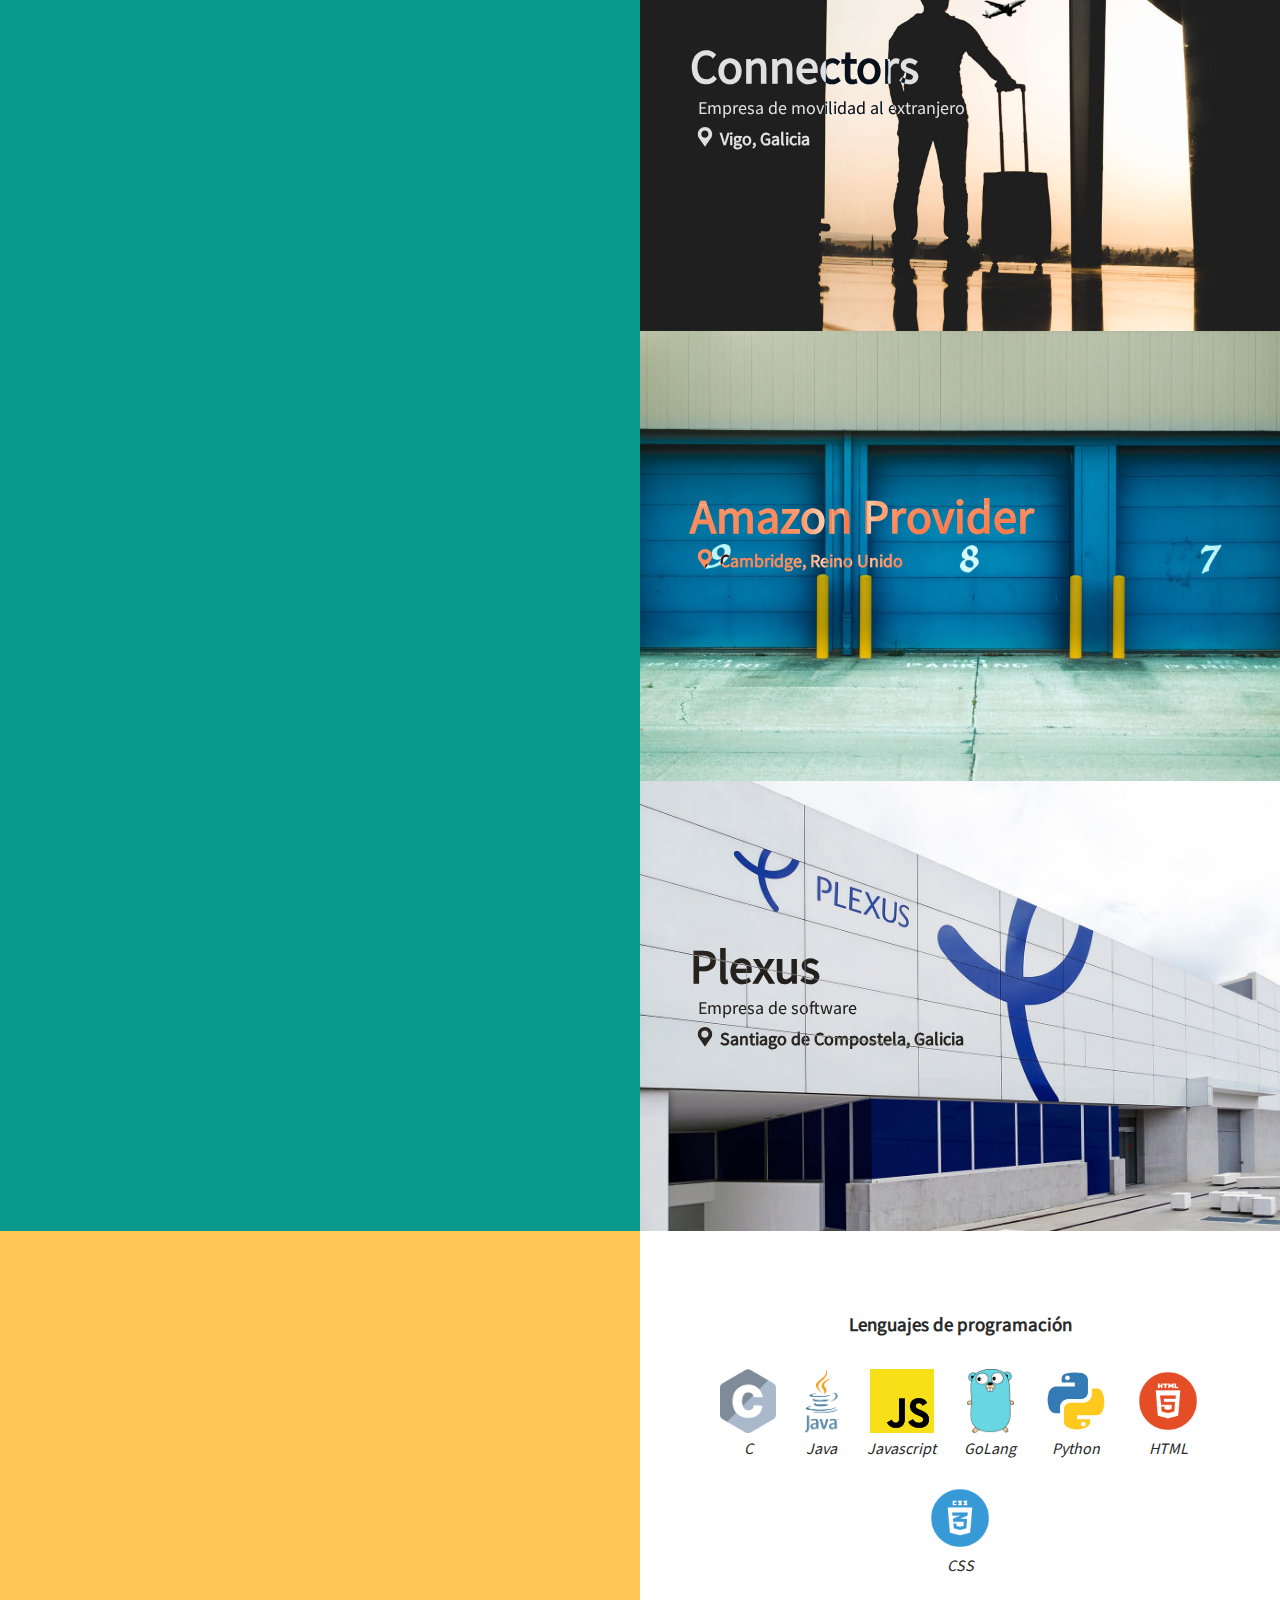
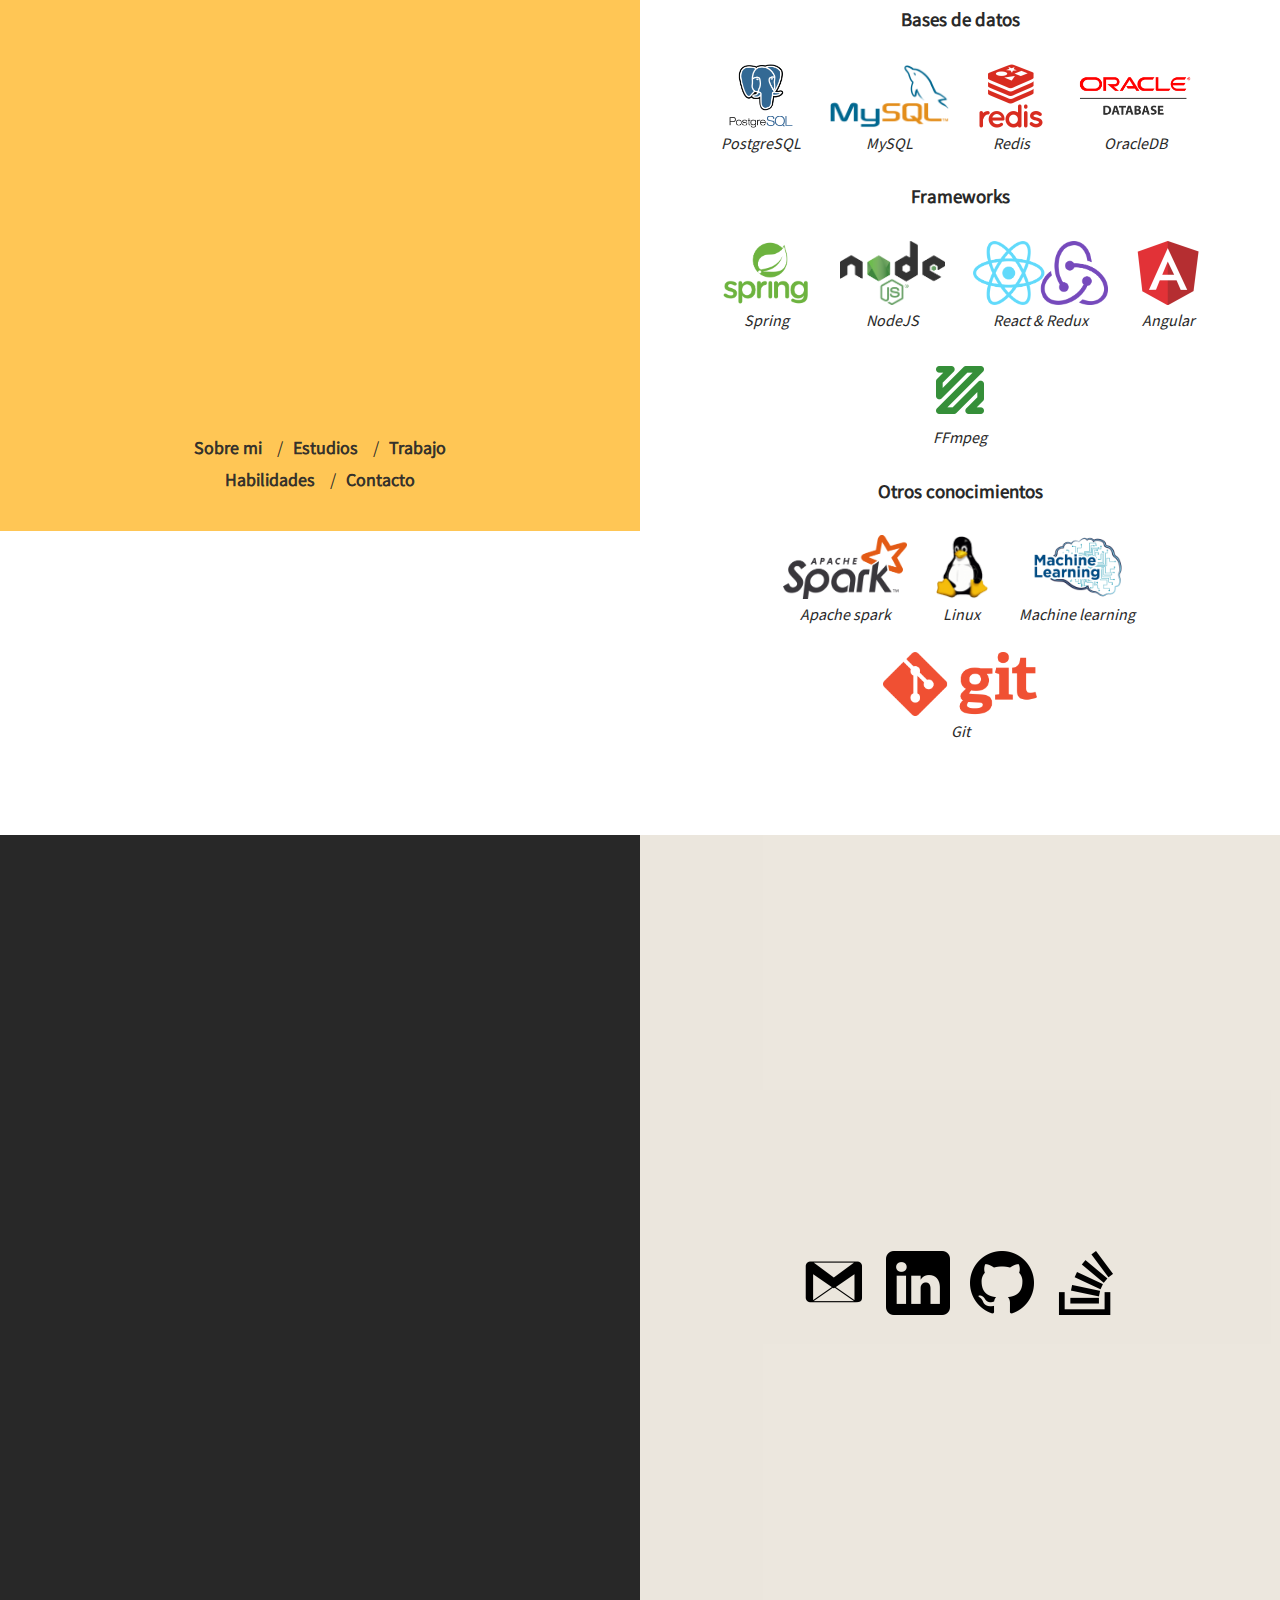
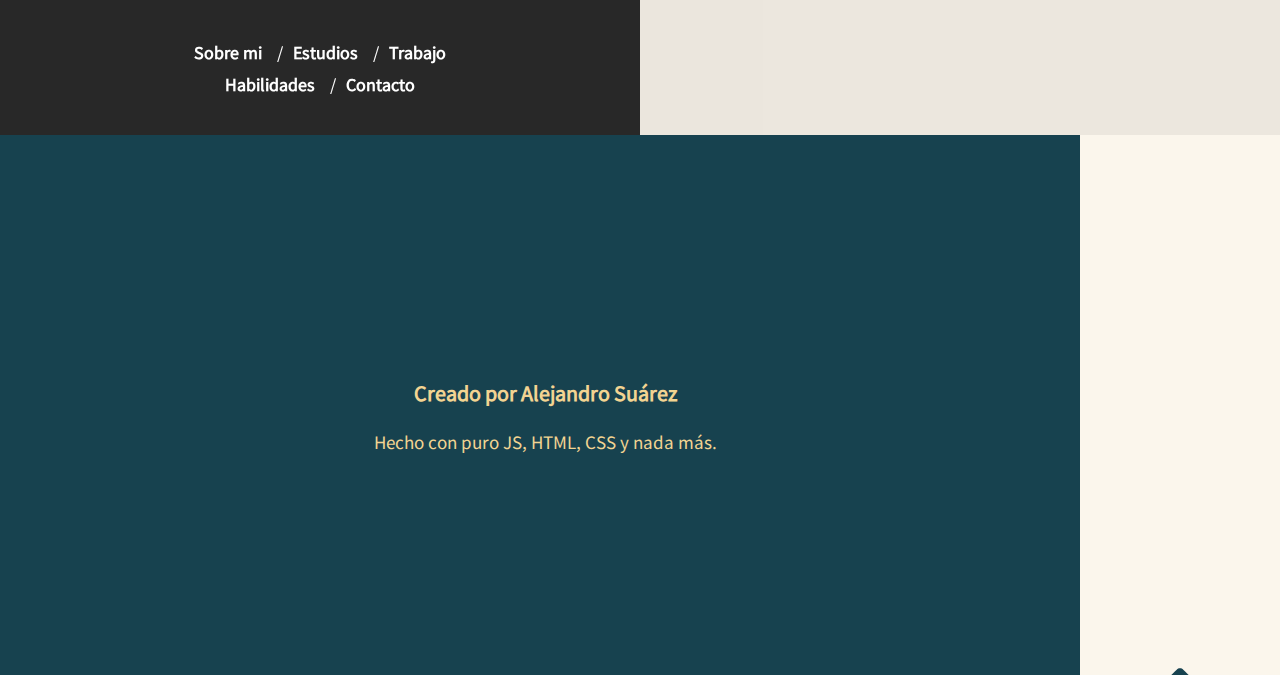
==== commit 7800aa65: "bug idioma" ====
--- a/index.html
+++ b/index.html
@@ -14,7 +14,7 @@
   <body>
     <script>
       if(!navigator.language.toLocaleLowerCase().startsWith("es")){
-        window.location.replace("./en/index.html");
+        window.location.replace("./es/index.html");
       }else{
         window.location.replace("./en/index.html");
       }
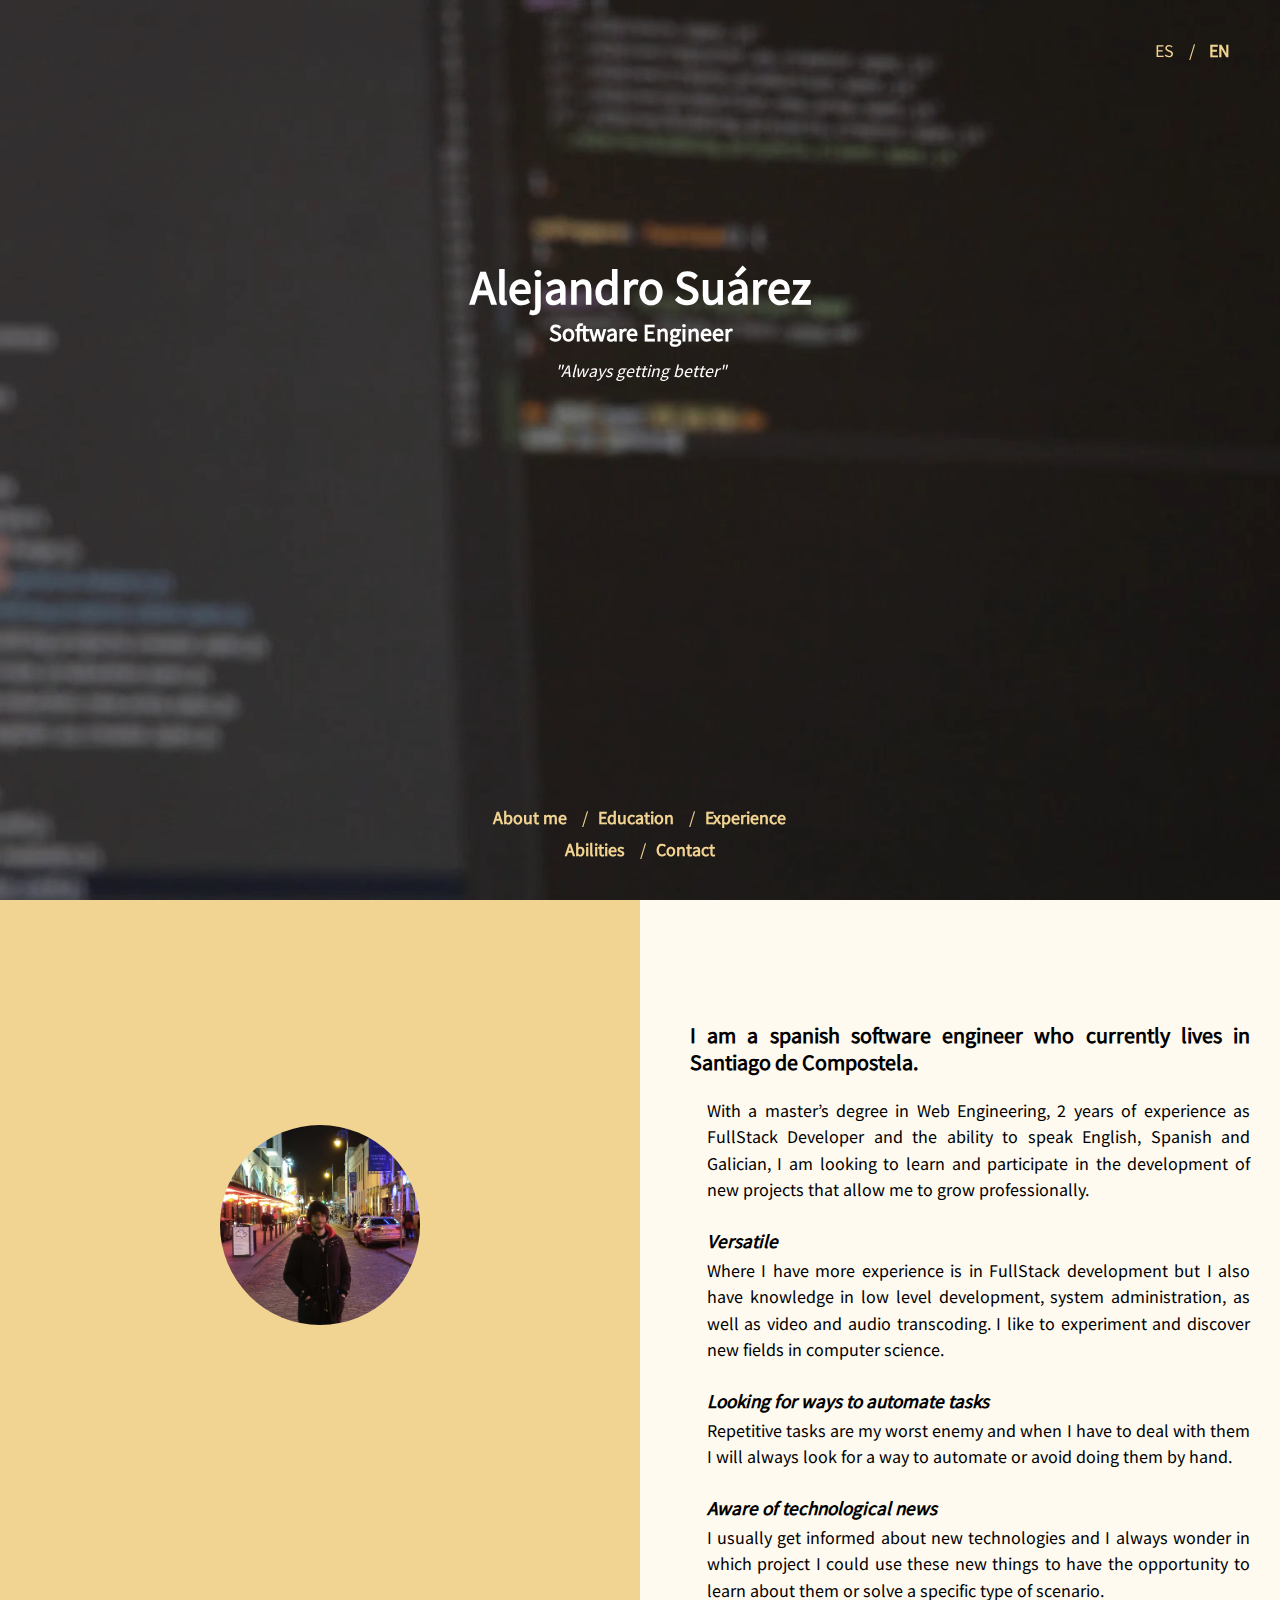
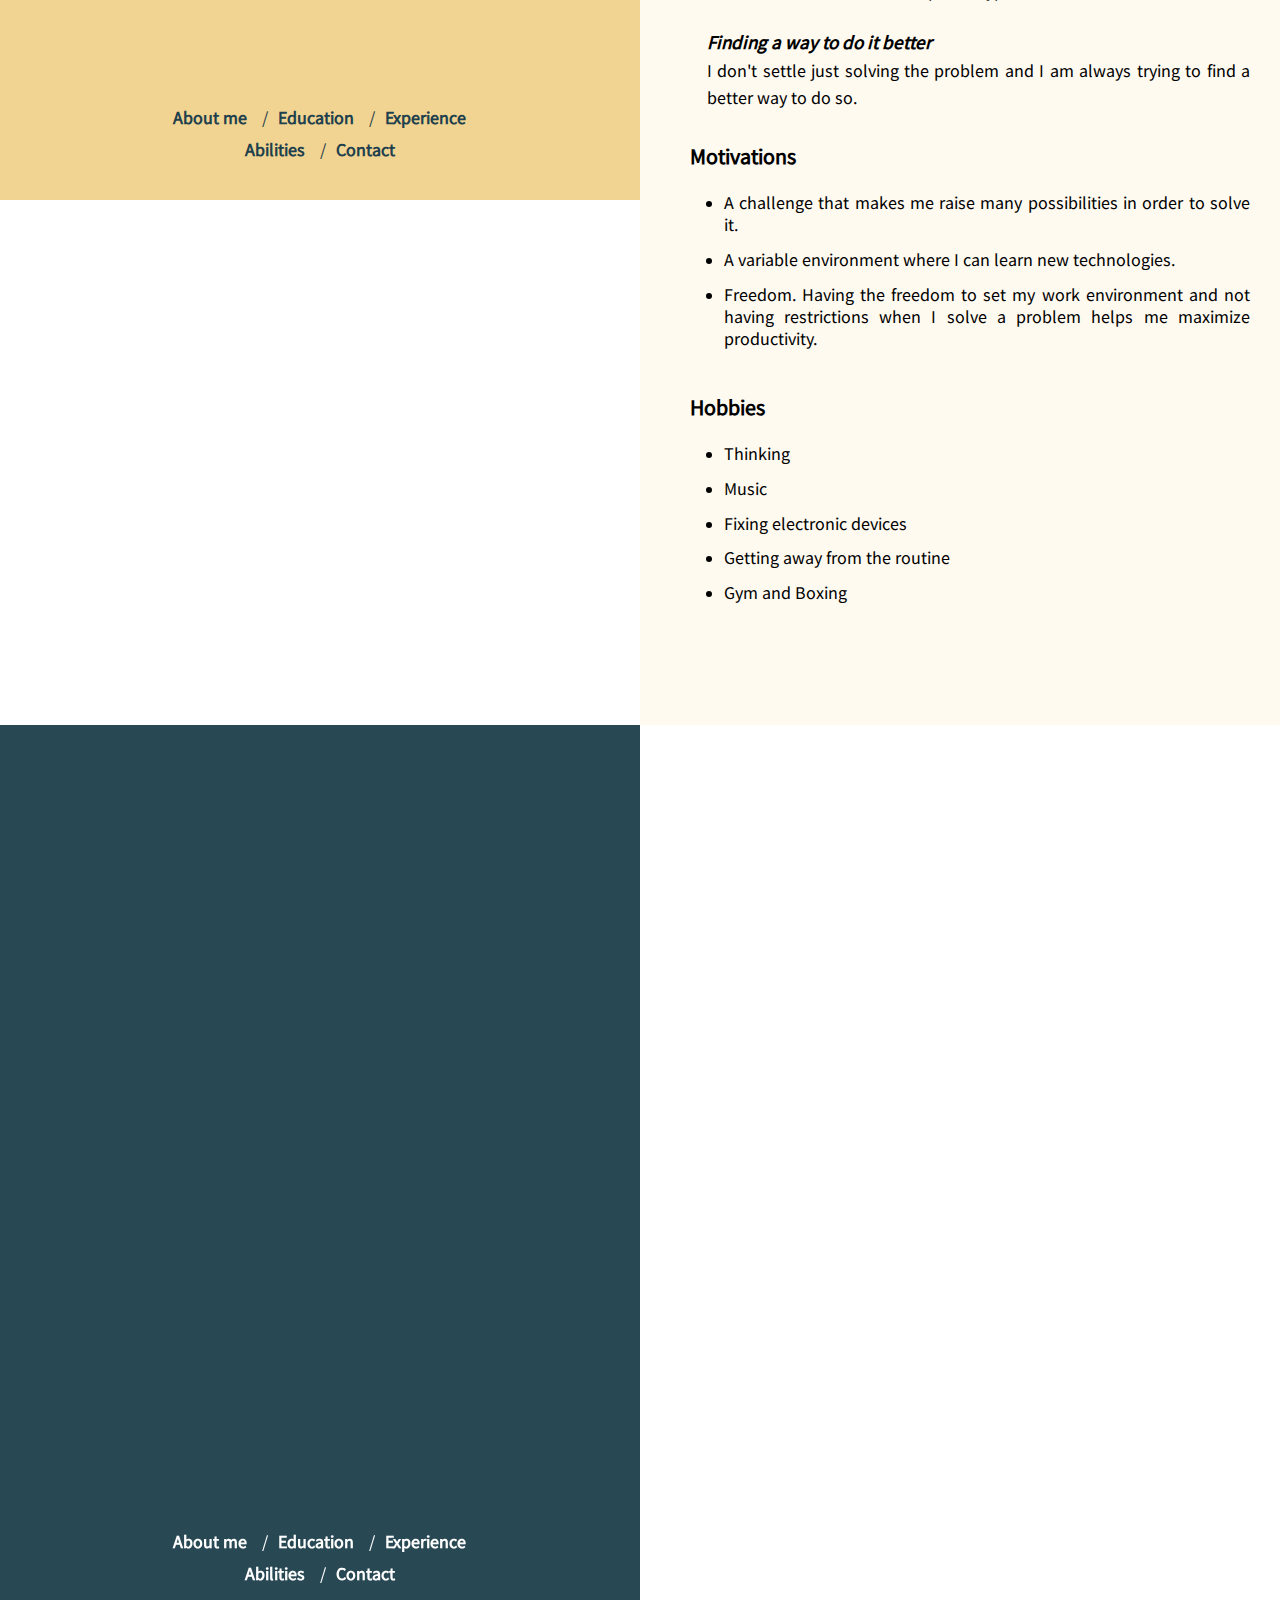
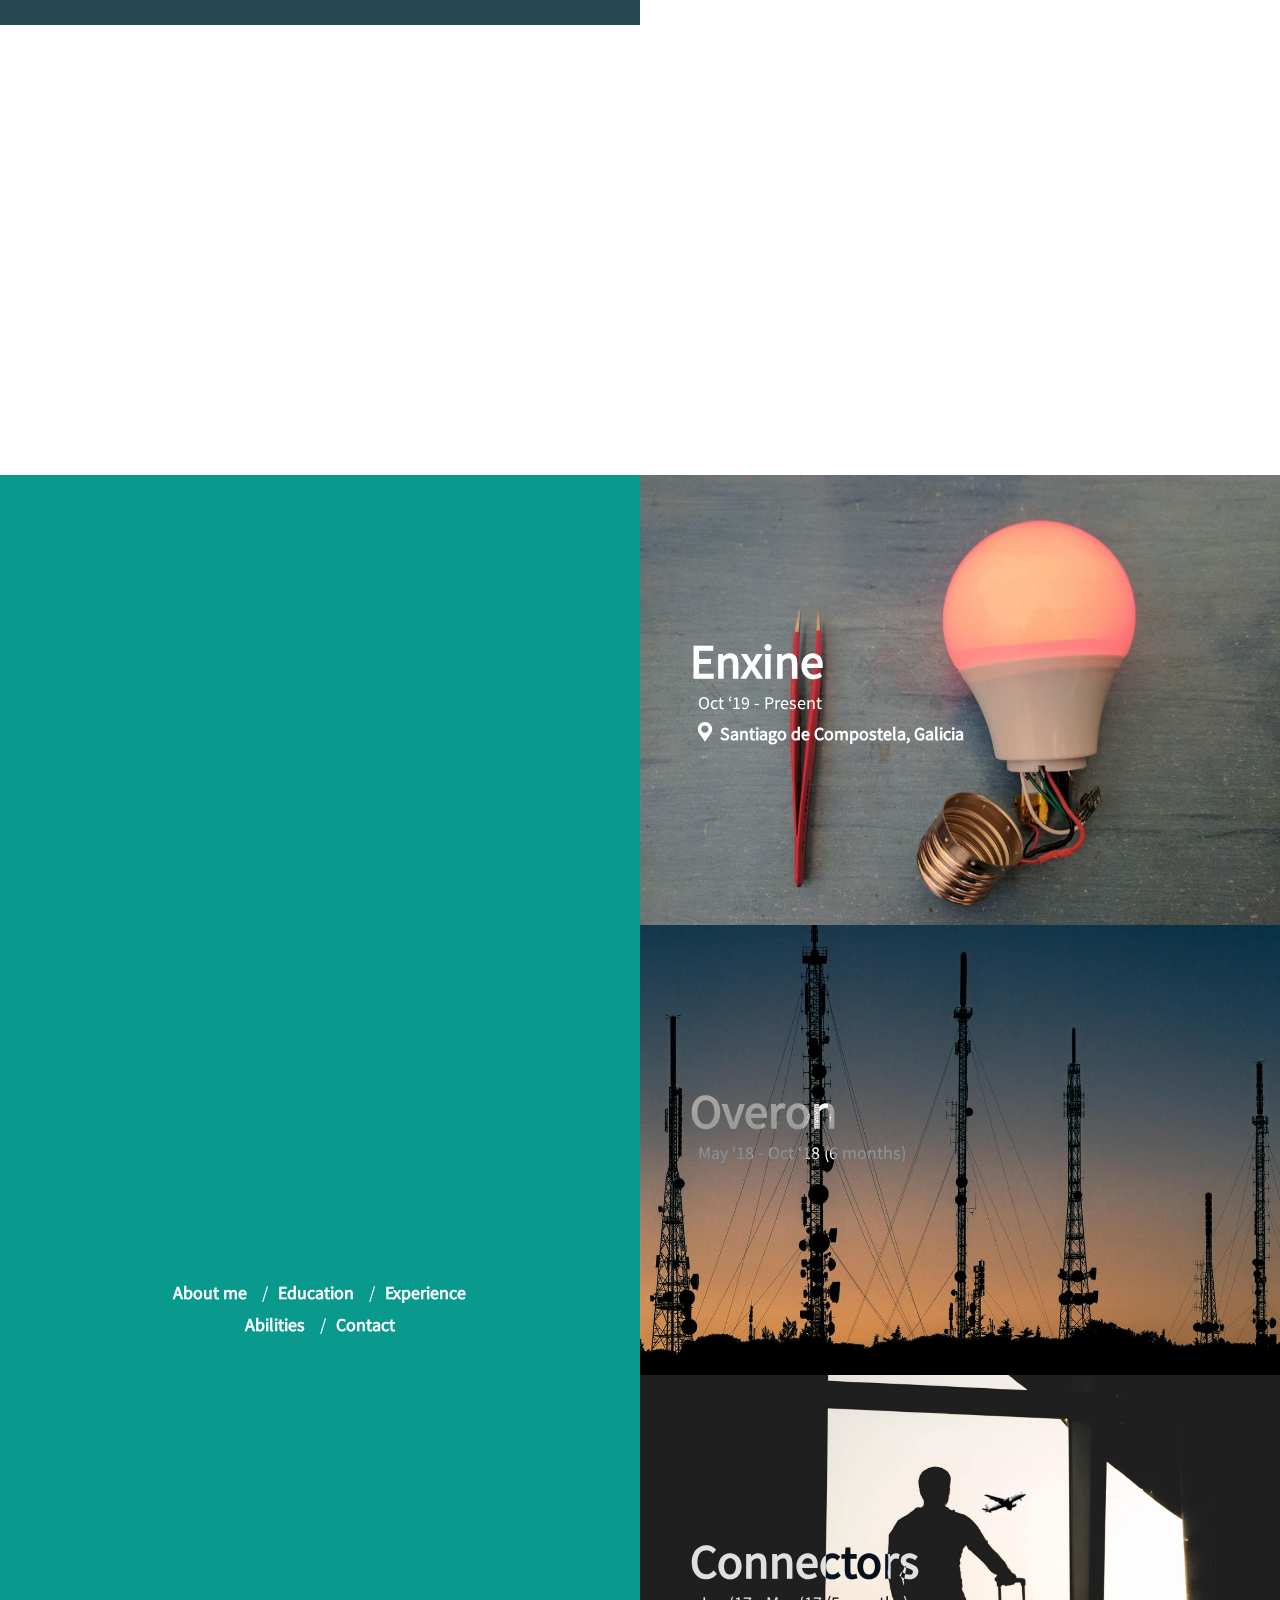
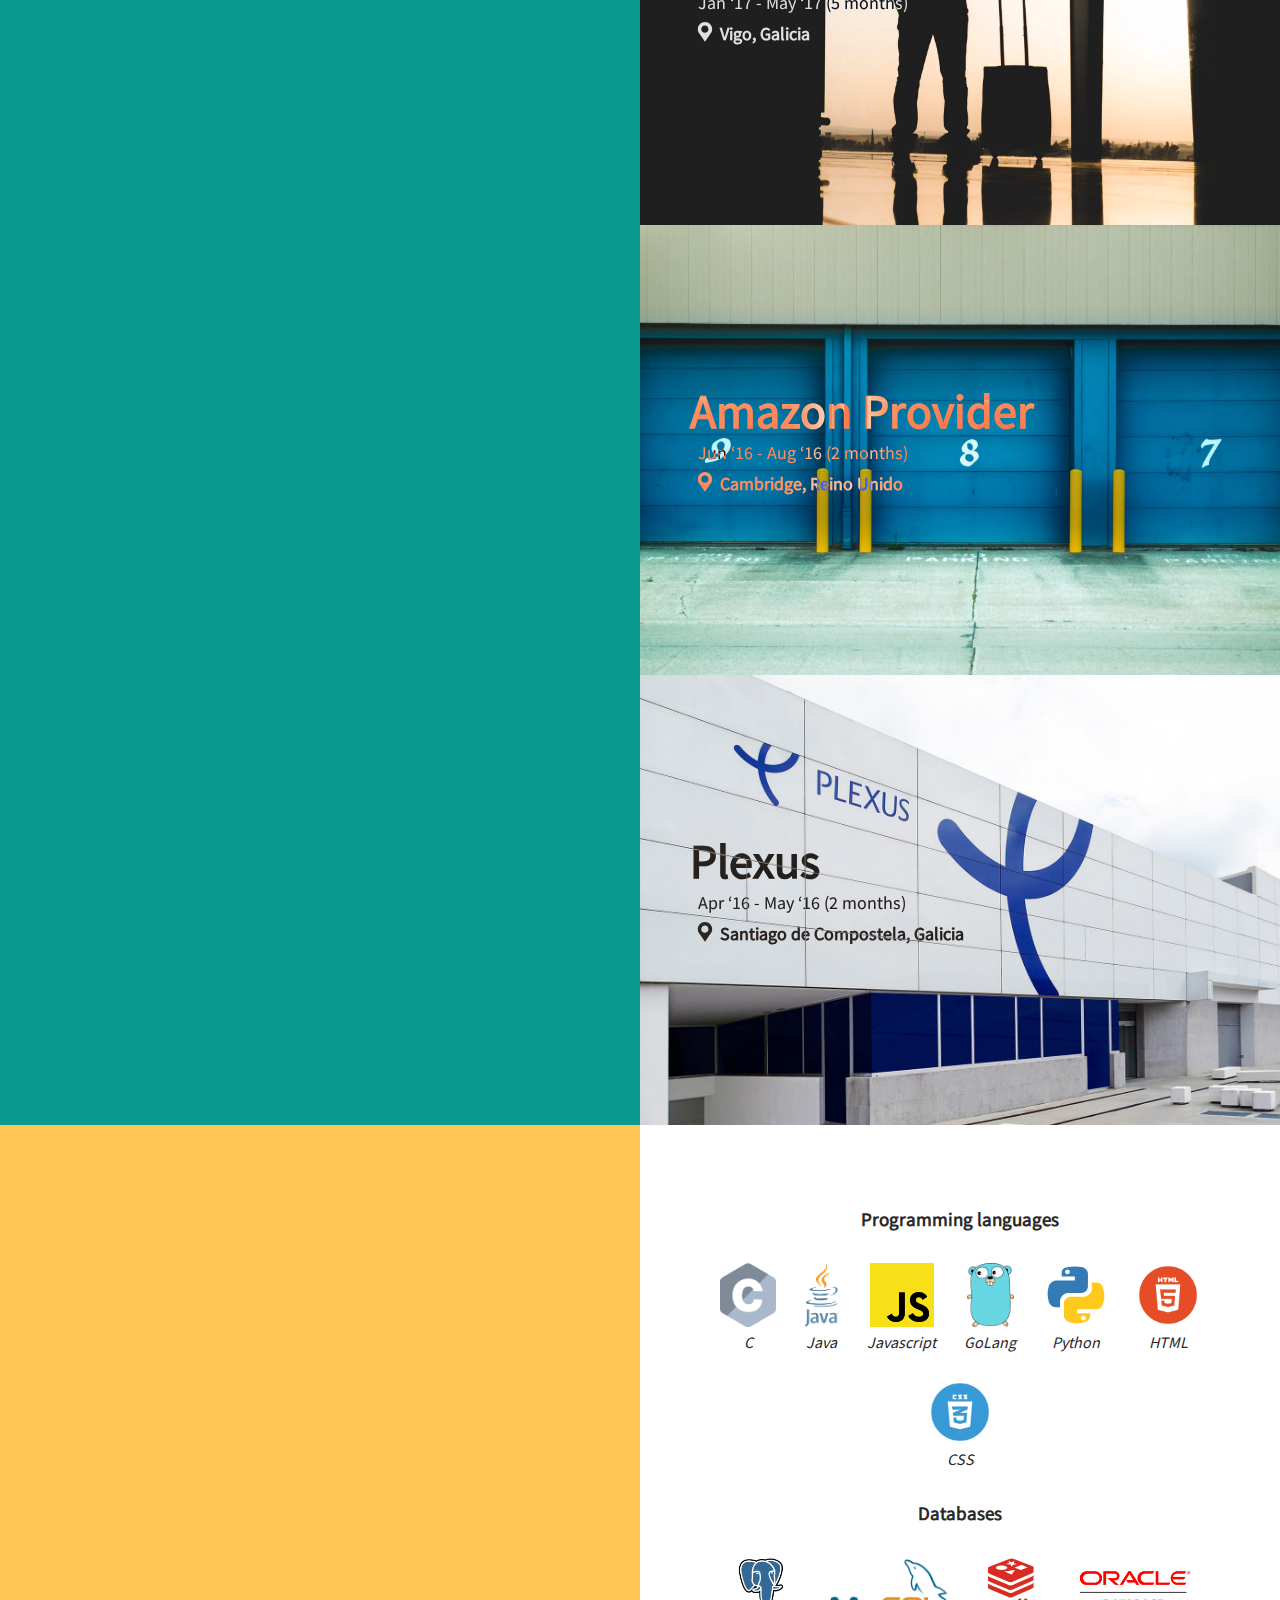
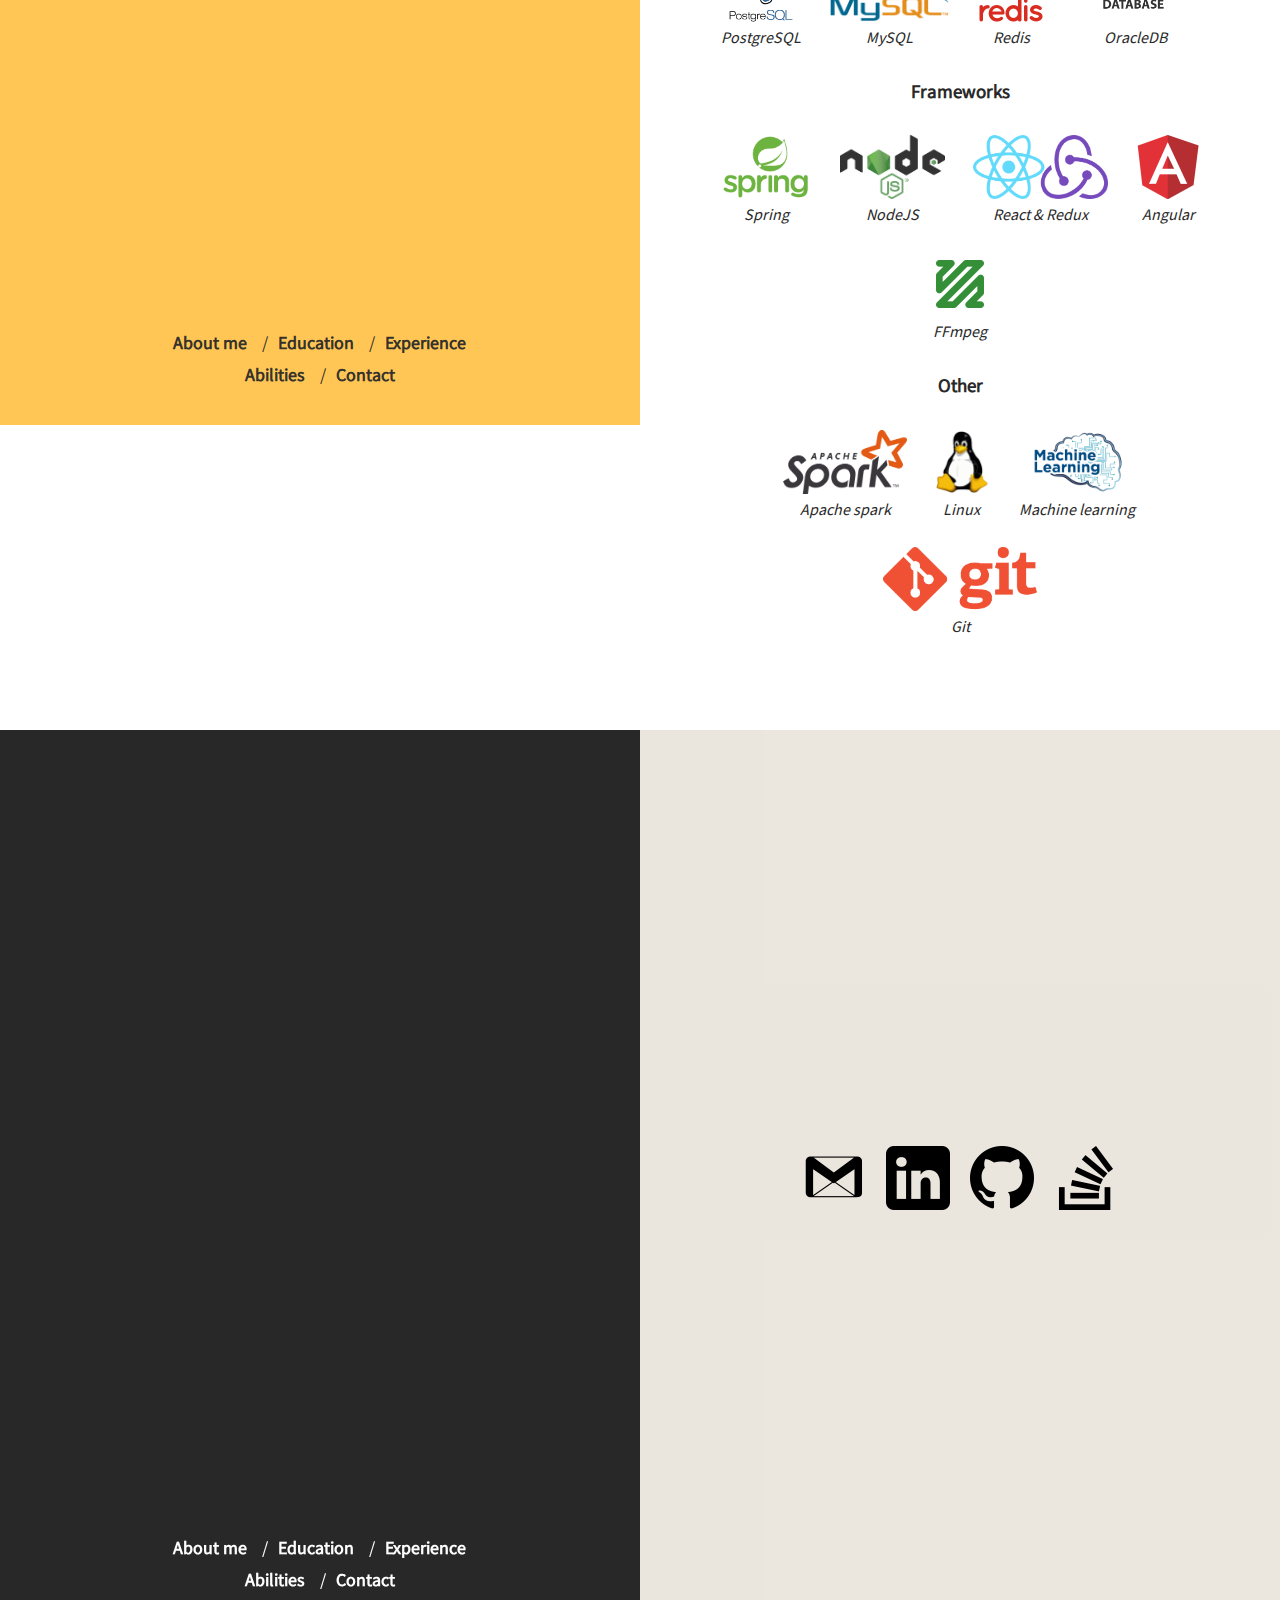
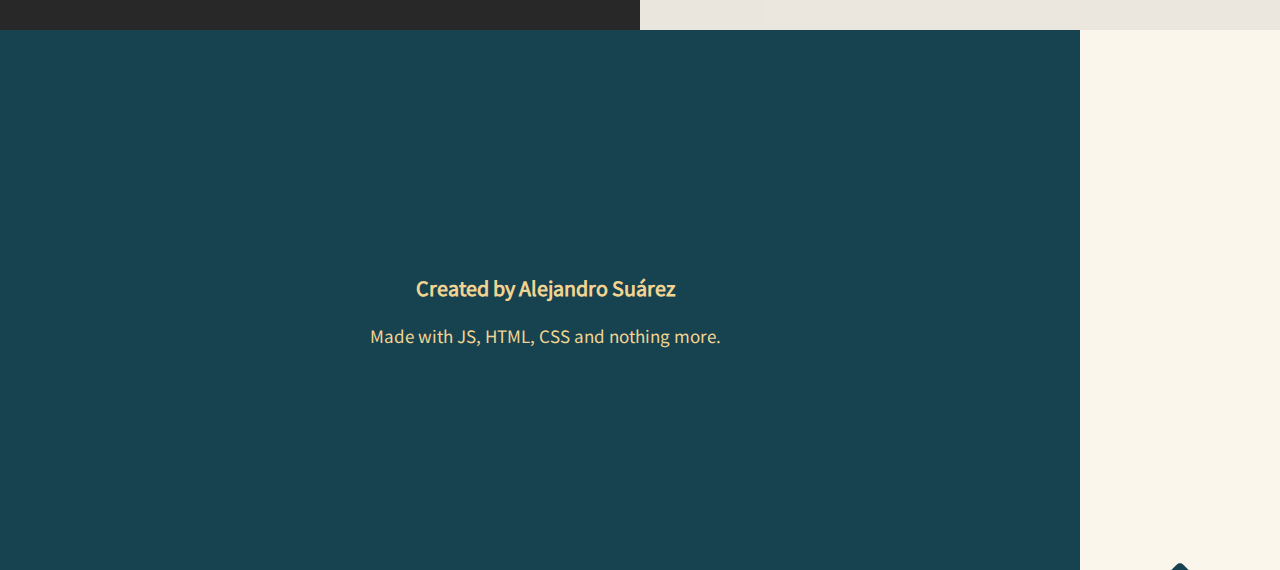
==== commit a169f8bc: "bug idioma" ====
--- a/index.html
+++ b/index.html
@@ -13,7 +13,7 @@
 
   <body>
     <script>
-      if(!navigator.language.toLocaleLowerCase().startsWith("es")){
+      if(navigator.language.toLocaleLowerCase().startsWith("es")){
         window.location.replace("./es/index.html");
       }else{
         window.location.replace("./en/index.html");
